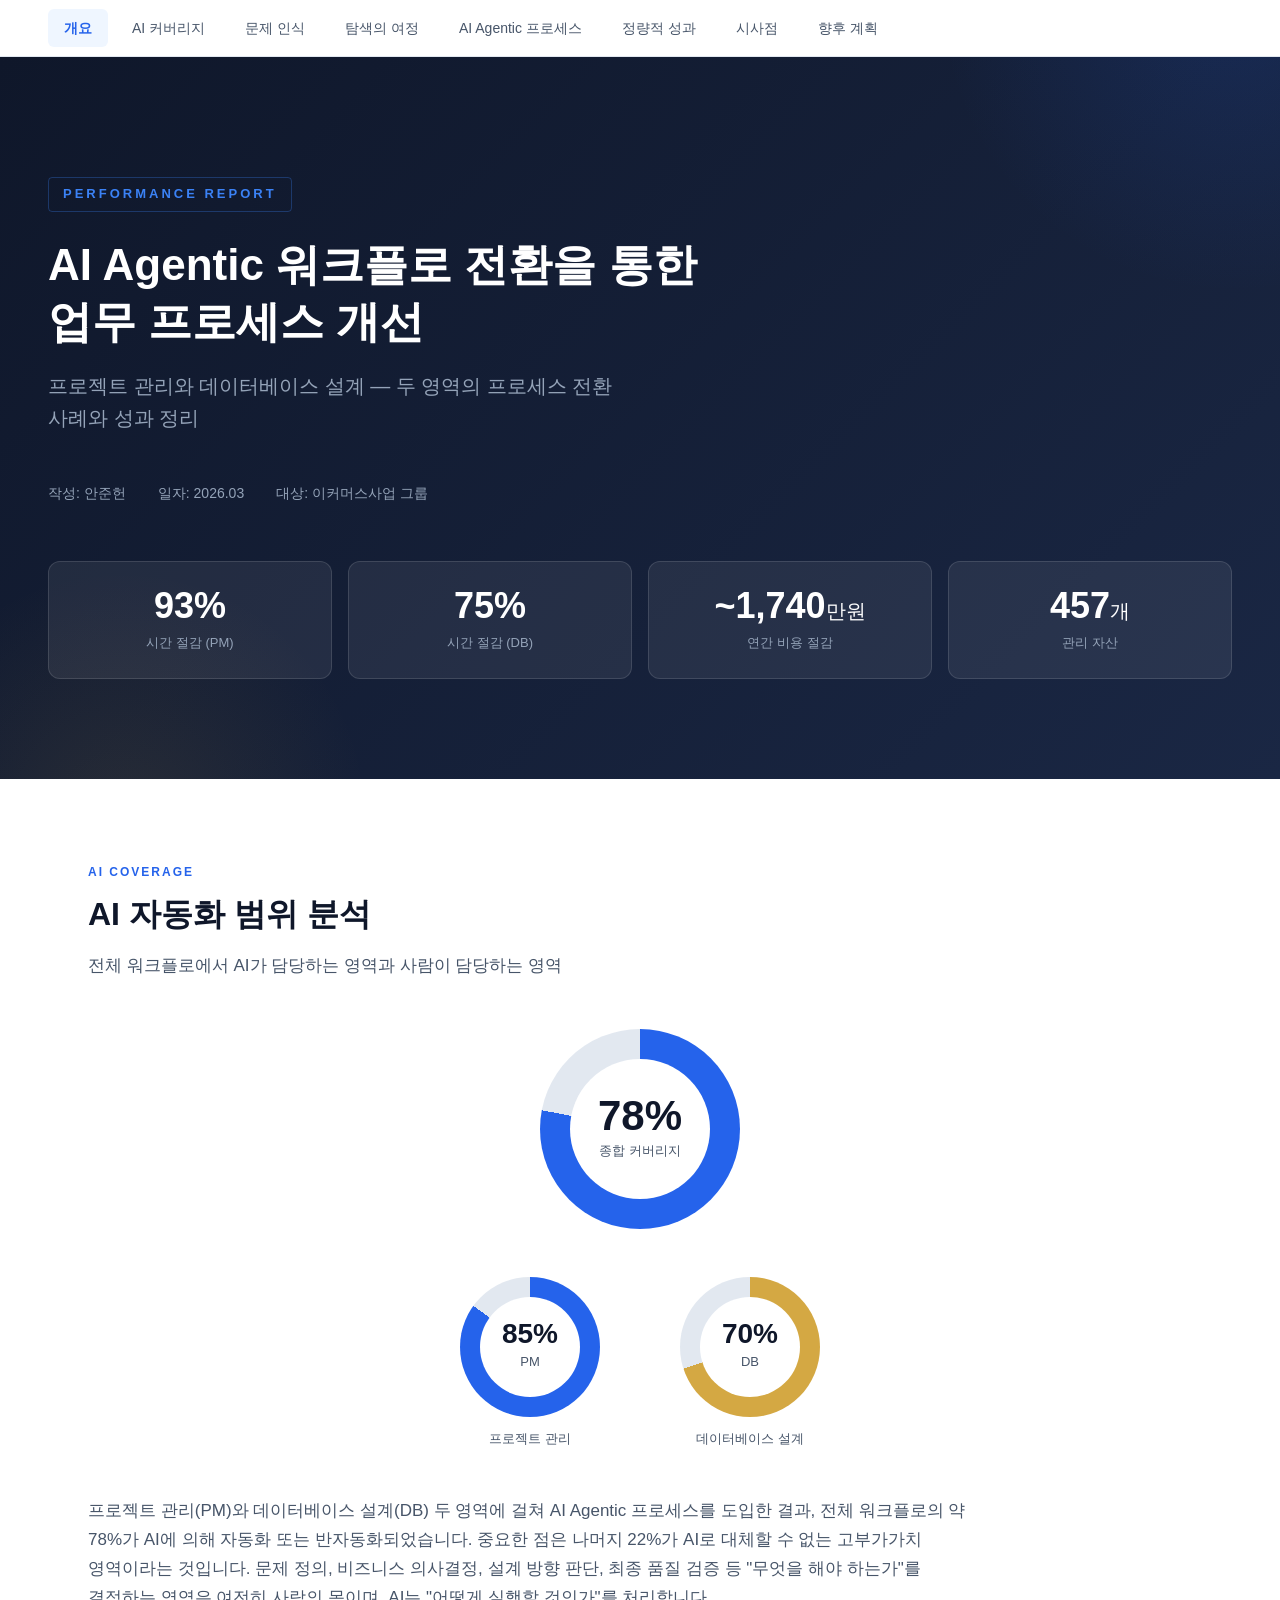
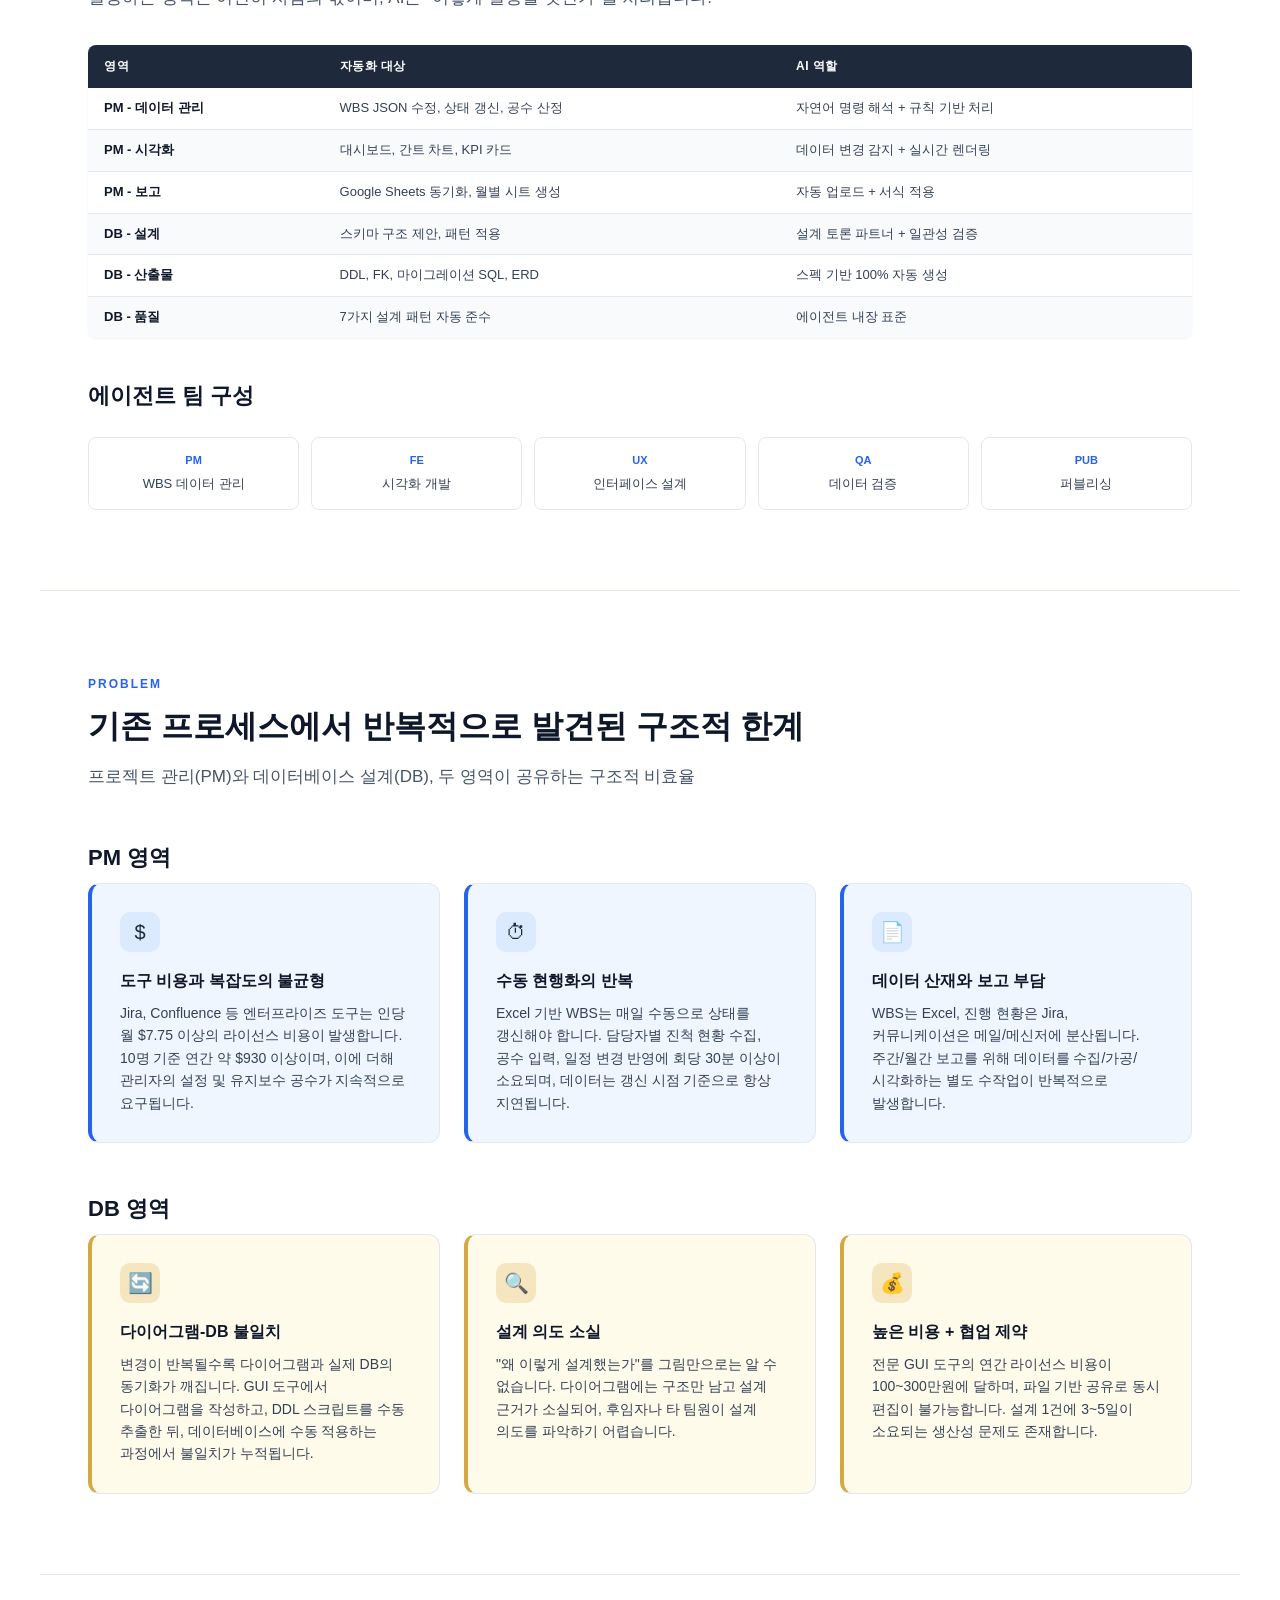
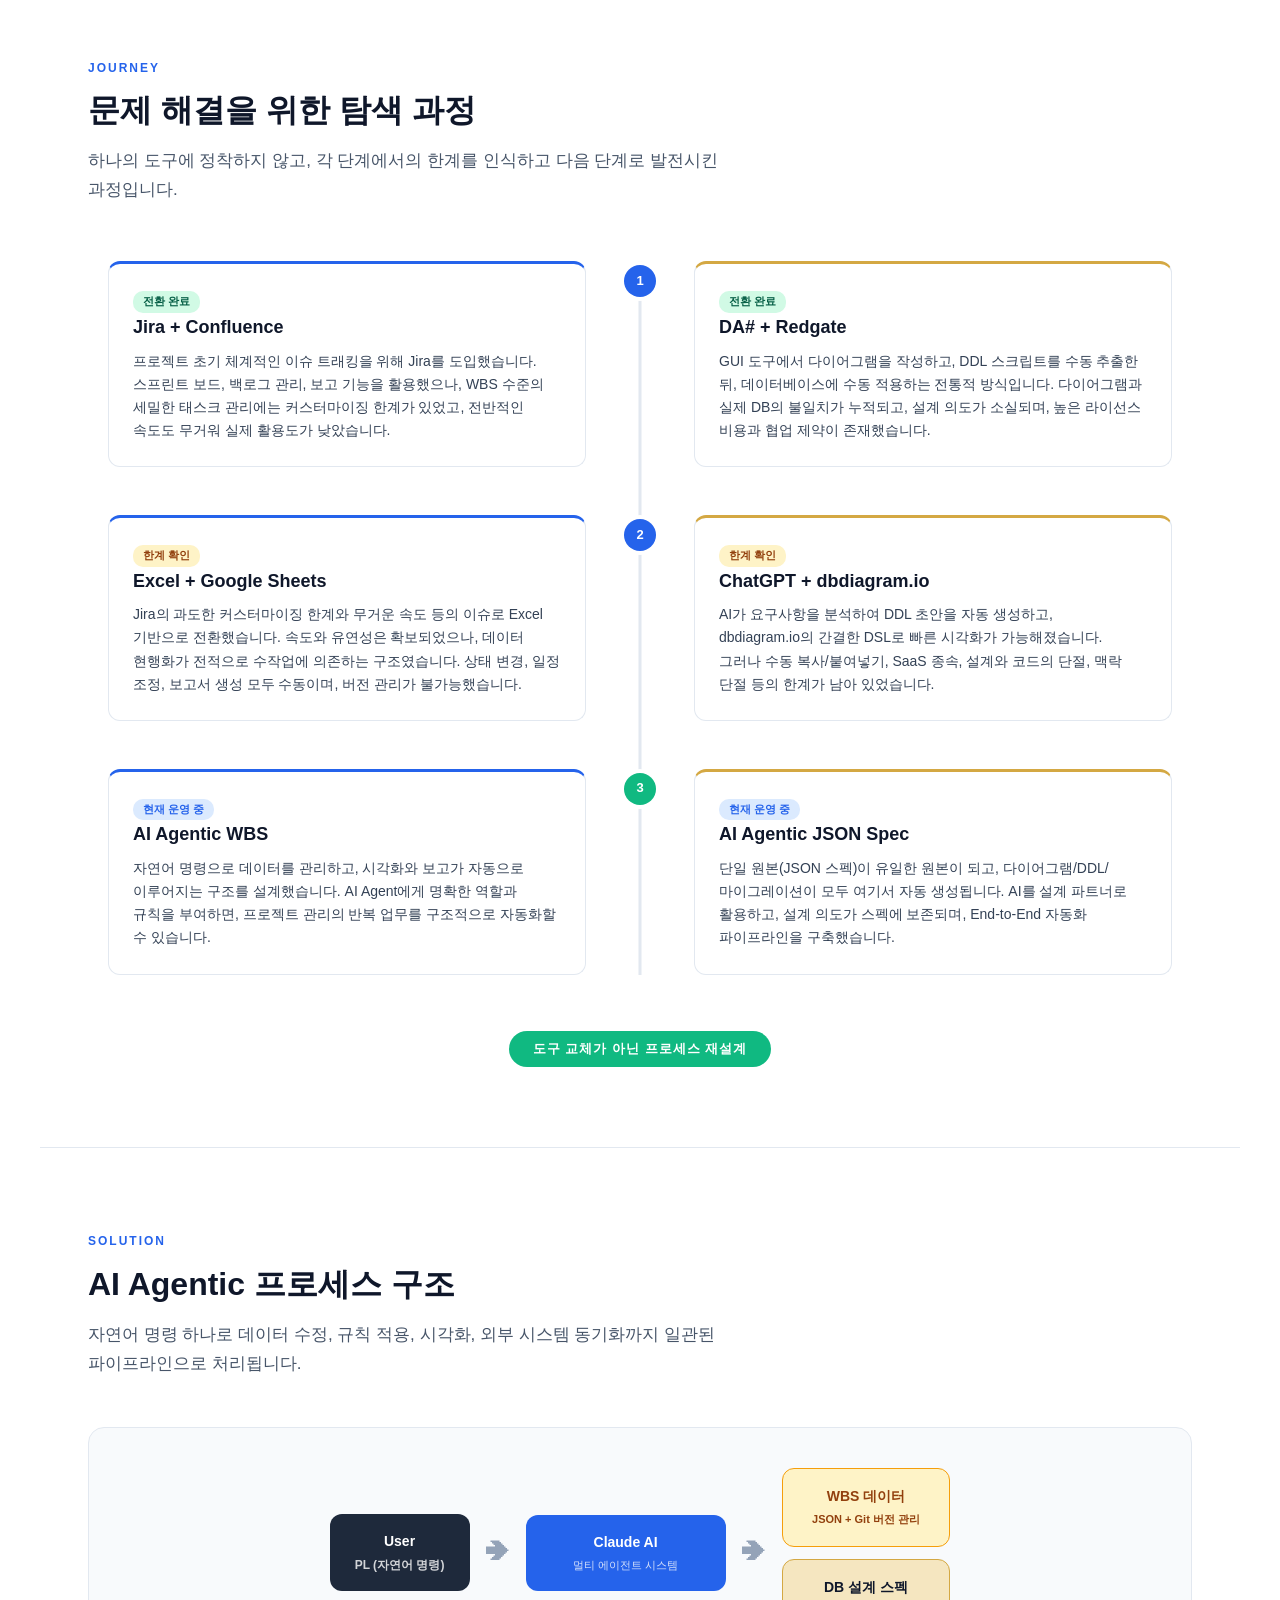
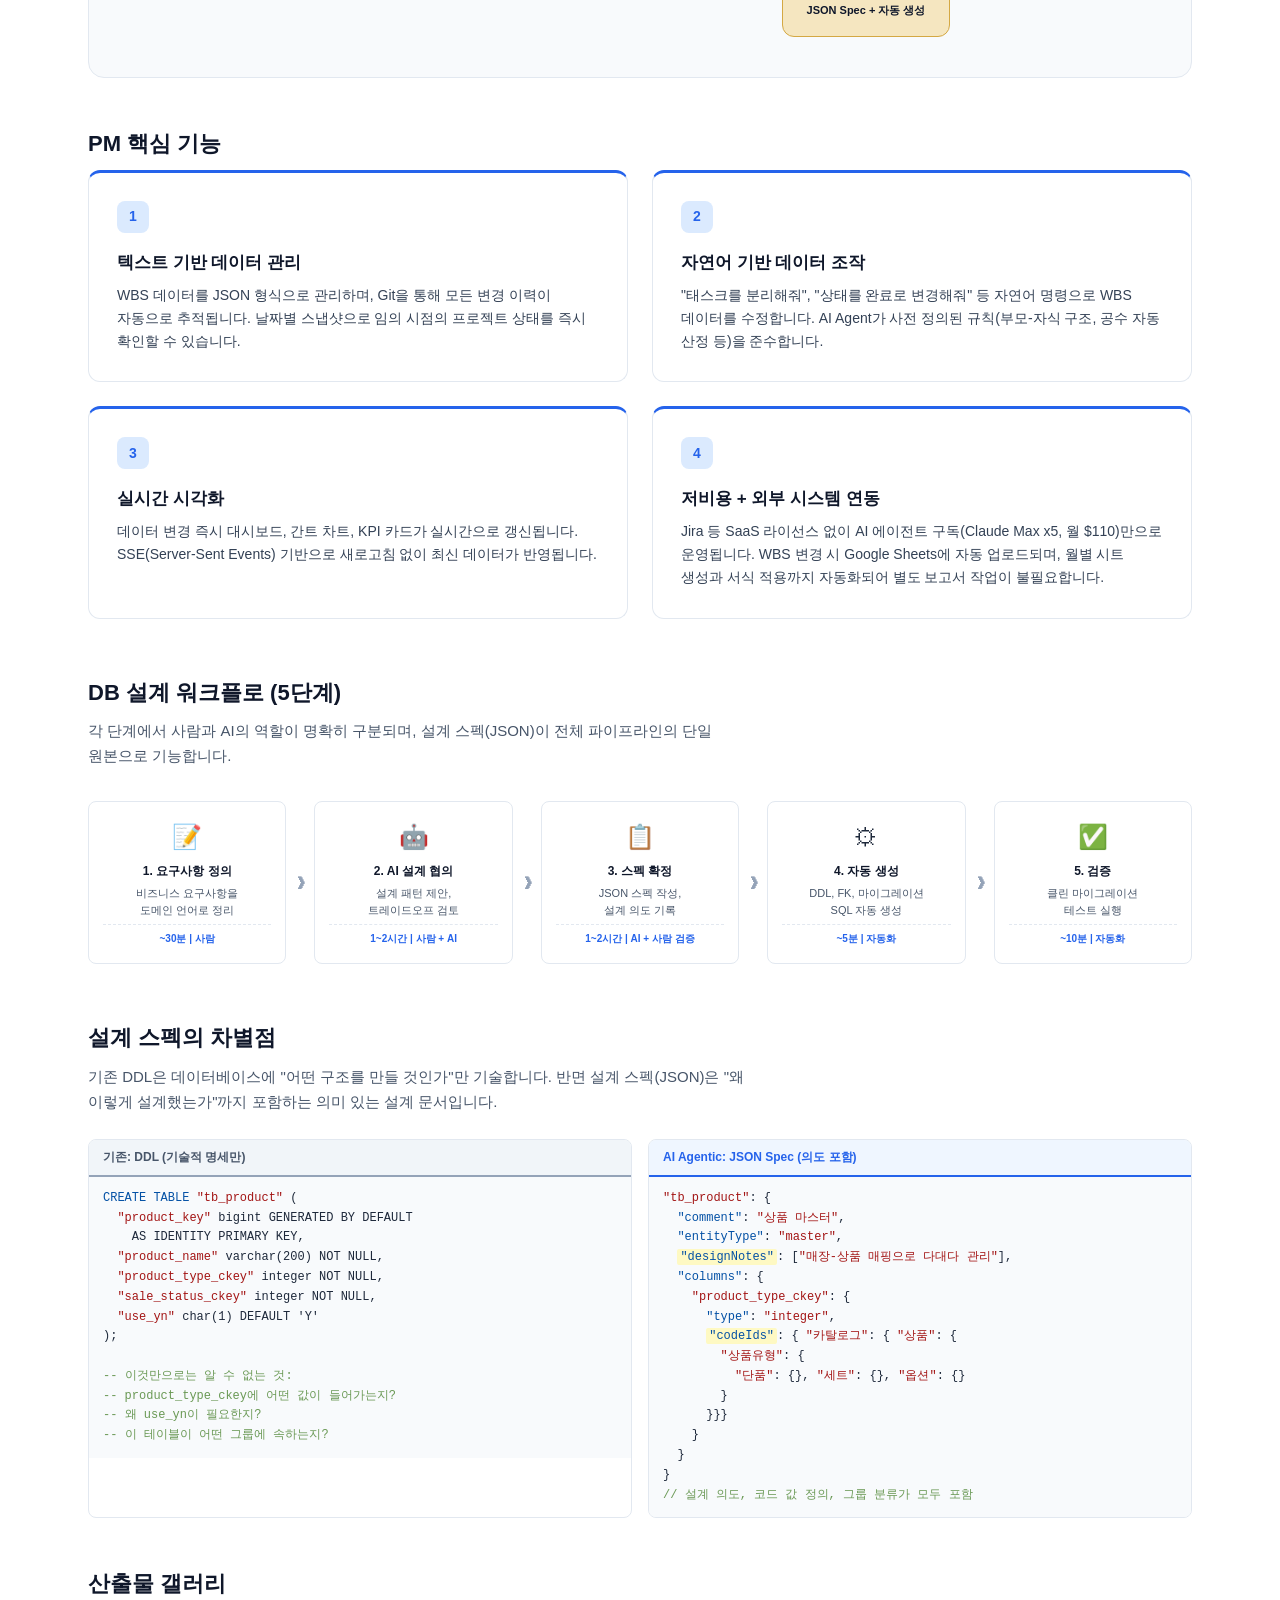
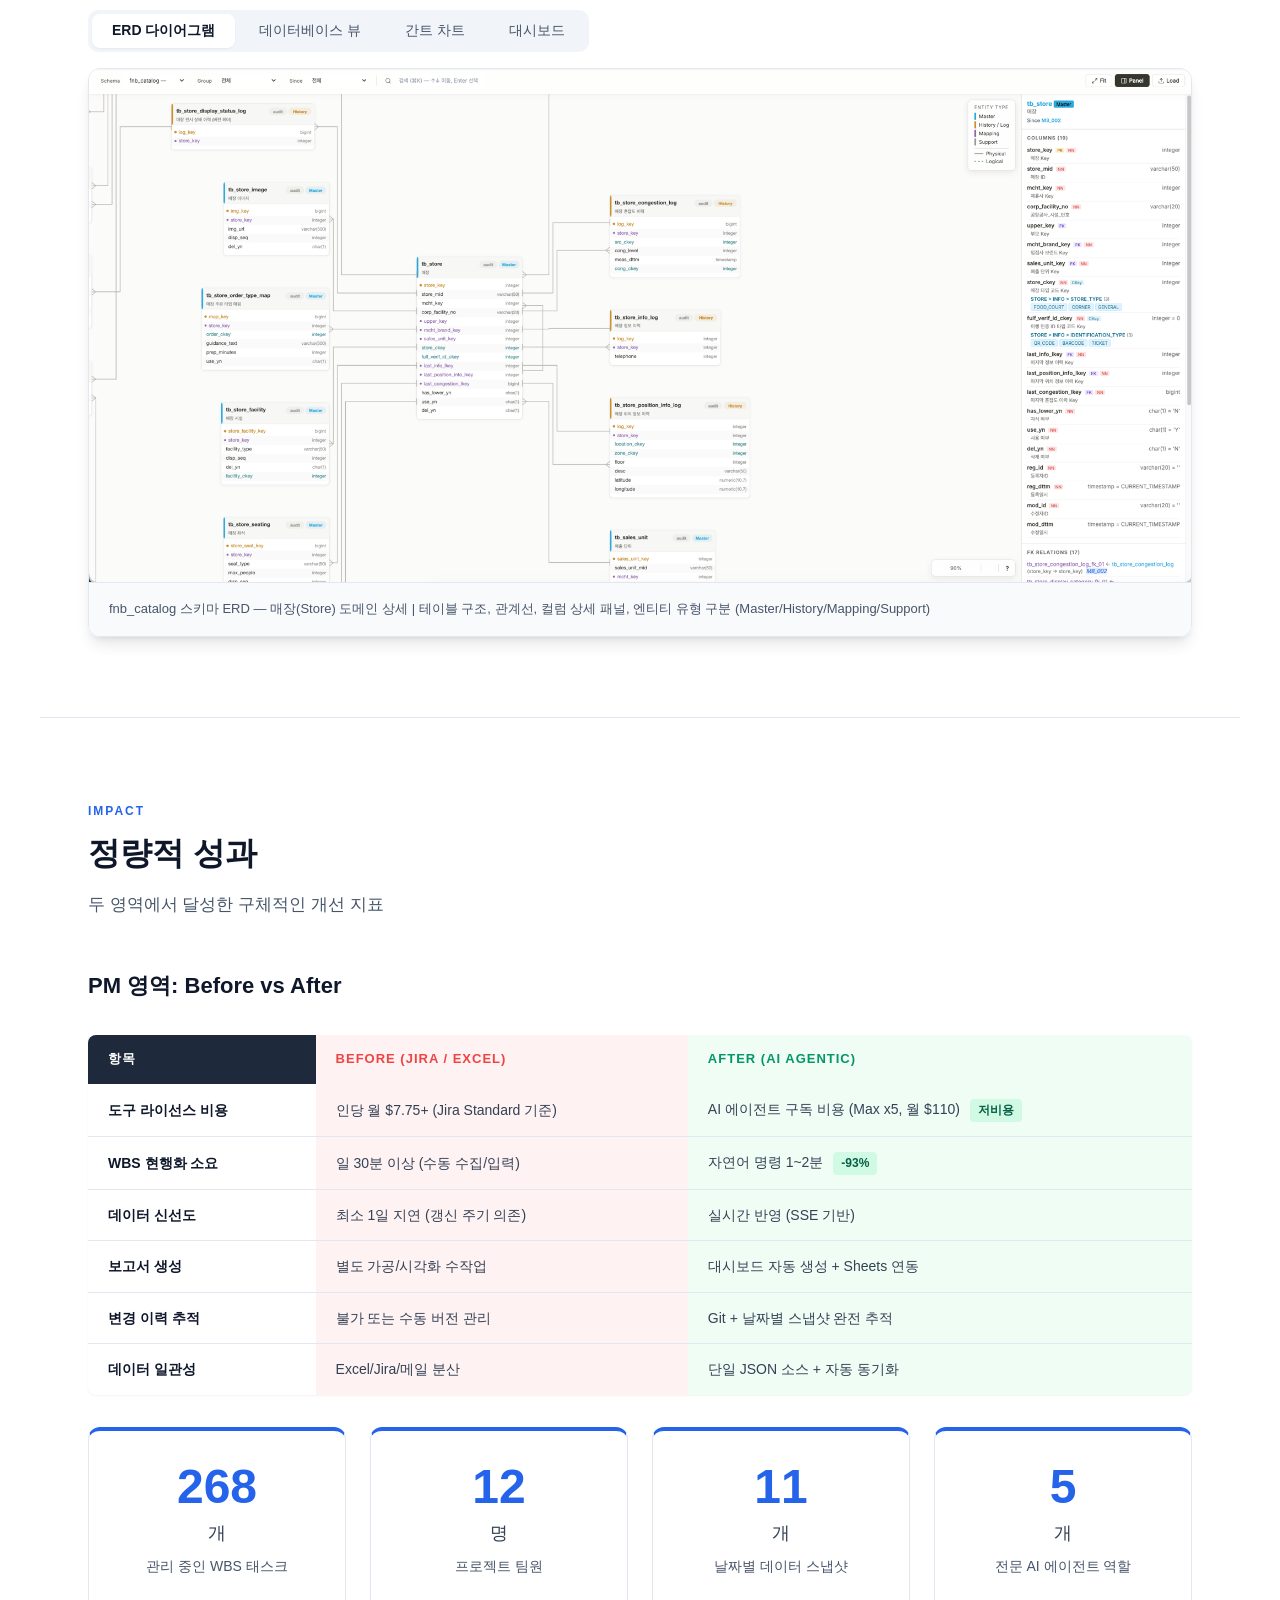
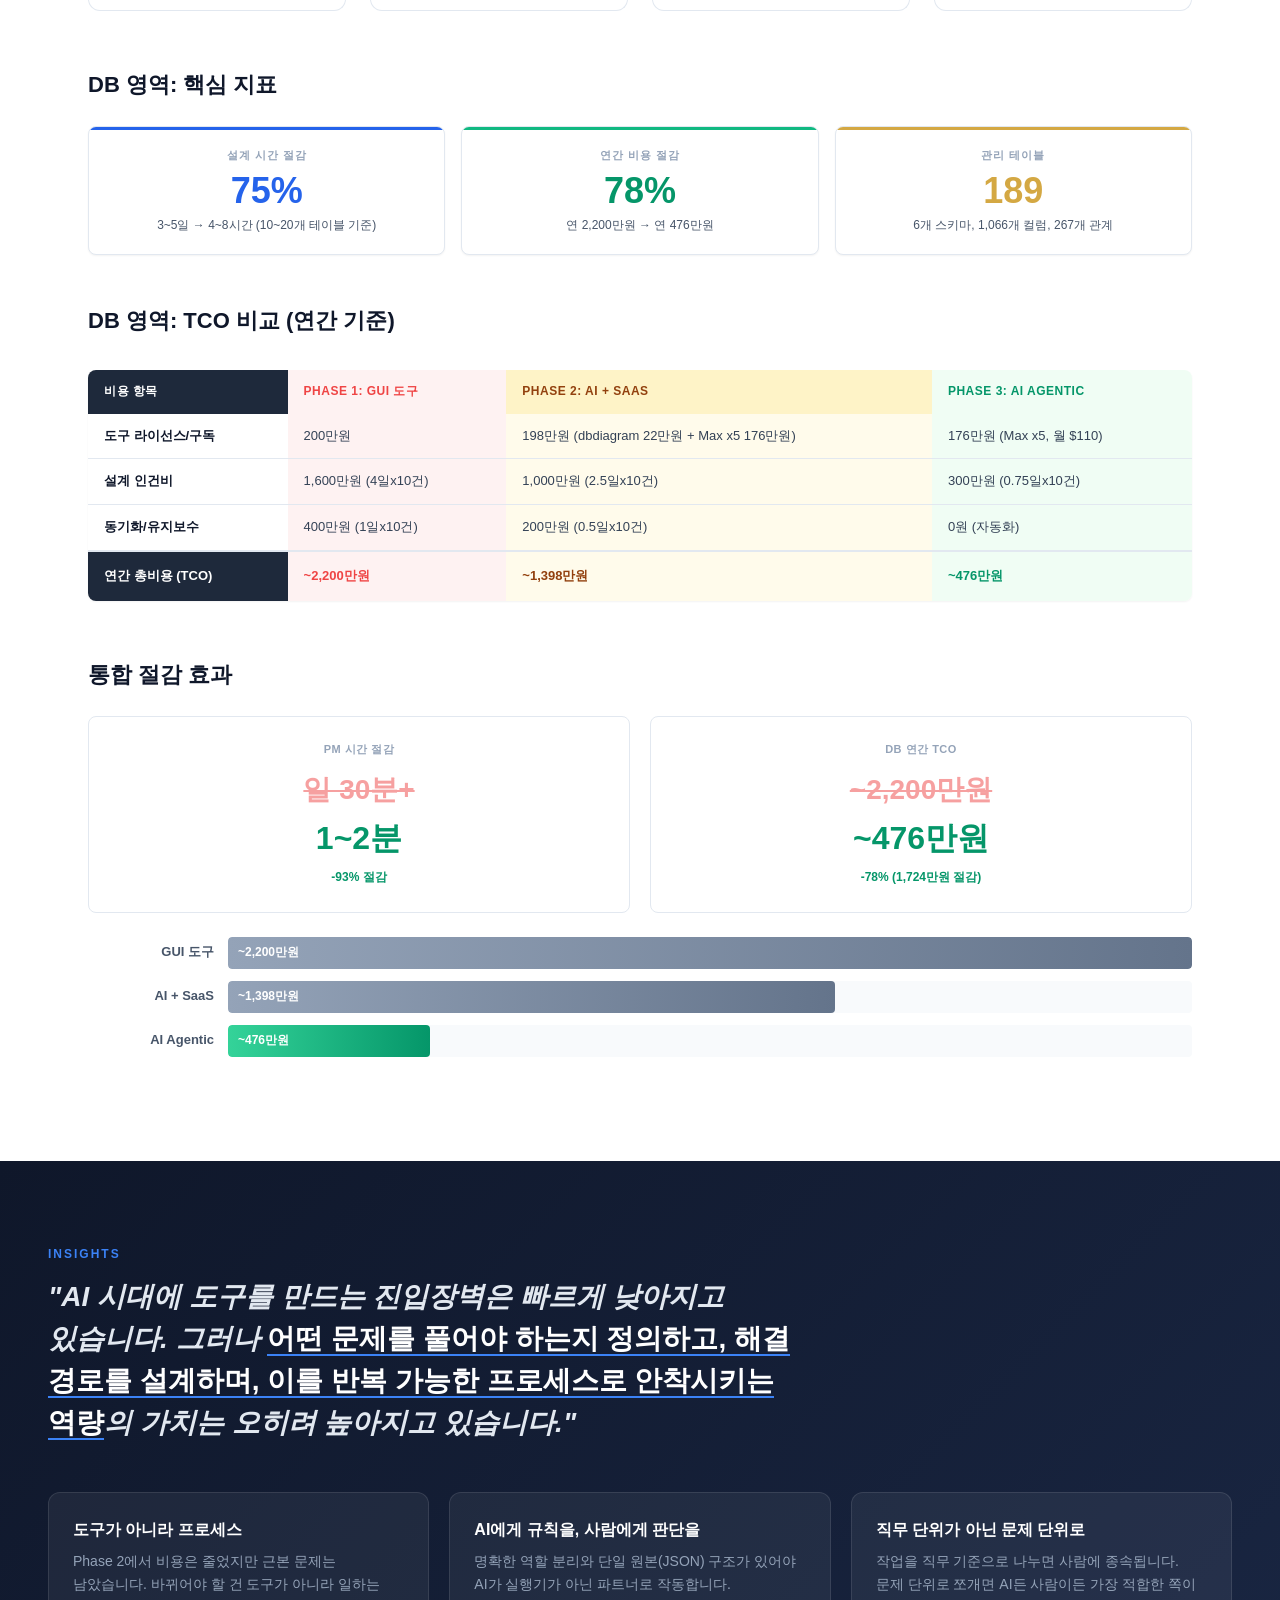
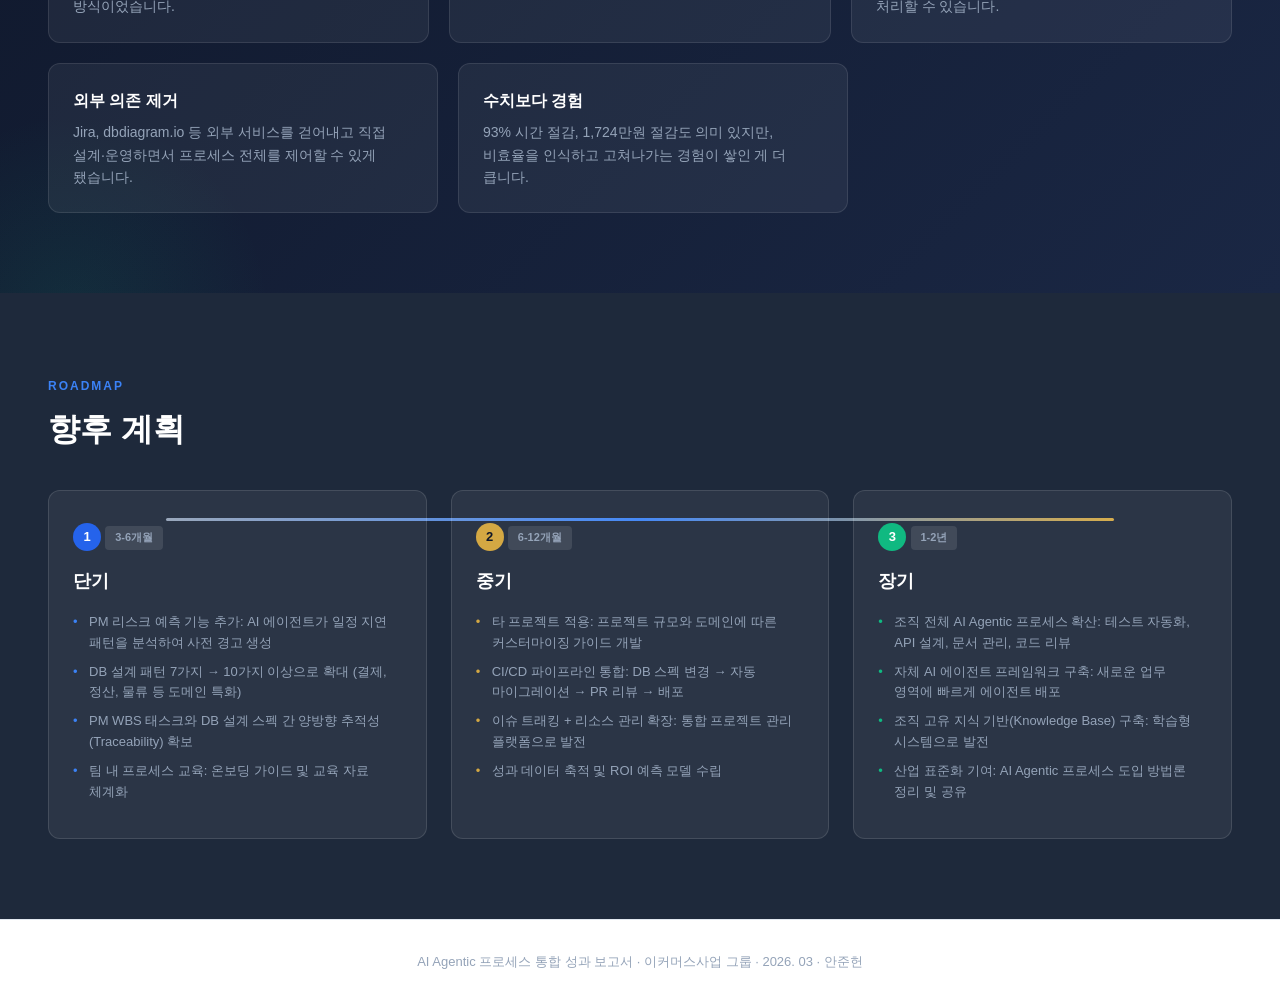
==== docs/index.html @ 4dbf7c89 "update: trim insights section, add problem-unit decomposition point Co-Authored-By: Claude Opus 4.6 " ====
<!DOCTYPE html>
<html lang="ko">
<head>
<meta charset="UTF-8">
<meta name="viewport" content="width=device-width, initial-scale=1.0">
<title>AI Agentic 워크플로 전환을 통한 업무 프로세스 개선</title>
<style>
/* ================================================================
   AI Agentic Workflow Report — Unified Design System
   Base: index.html (1200px, scroll-based navigation)
   Extended: ai-erd-process-report.html (gold accents, domain coding)

   Domain Color Coding:
     Blue (#2563EB) = PM (Project Management) domain
     Gold (#D4A843) = DB (Database Design) domain
   ================================================================ */

/* ===== 1. Reset & Custom Properties ===== */
*, *::before, *::after {
  margin: 0;
  padding: 0;
  box-sizing: border-box;
}

:root {
  /* --- Navy palette (primary neutrals) --- */
  --navy-900: #0F172A;
  --navy-800: #1E293B;
  --navy-700: #334155;
  --navy-600: #475569;
  --navy-400: #94A3B8;
  --navy-200: #E2E8F0;
  --navy-100: #F1F5F9;
  --navy-50:  #F8FAFC;

  /* --- Blue palette (PM domain accent) --- */
  --blue-600: #2563EB;
  --blue-500: #3B82F6;
  --blue-100: #DBEAFE;
  --blue-50:  #EFF6FF;

  /* --- Gold palette (DB domain accent) --- */
  --gold:       #D4A843;
  --gold-light: #F5E6C0;
  --gold-dark:  #B8941F;
  --gold-50:    #FFFBEB;

  /* --- Semantic colors --- */
  --green-600: #059669;
  --green-500: #10B981;
  --green-100: #D1FAE5;
  --red-500:   #EF4444;
  --red-100:   #FEE2E2;
  --red-50:    #FEF2F2;
  --amber-500: #F59E0B;
  --amber-100: #FEF3C7;

  /* --- Surfaces & Shadows --- */
  --white:     #FFFFFF;
  --row-alt:   #F8FAFC;
  --border:    #E2E8F0;
  --shadow-sm: 0 1px 2px rgba(0,0,0,0.05);
  --shadow-md: 0 4px 6px -1px rgba(0,0,0,0.1), 0 2px 4px -2px rgba(0,0,0,0.1);
  --shadow-lg: 0 10px 15px -3px rgba(0,0,0,0.1), 0 4px 6px -4px rgba(0,0,0,0.1);
  --radius:    8px;

  /* --- Typography --- */
  --font-sans: -apple-system, BlinkMacSystemFont, "Segoe UI",
               "Apple SD Gothic Neo", "Noto Sans KR", "Pretendard", sans-serif;
  --font-mono: "SF Mono", "Fira Code", "Consolas", monospace;
}

html { scroll-behavior: smooth; }

body {
  font-family: var(--font-sans);
  font-size: 15px;
  color: var(--navy-800);
  line-height: 1.6;
  background: var(--white);
  -webkit-font-smoothing: antialiased;
  word-break: keep-all;
}


/* ===== 2. Scroll Progress Bar ===== */
.scroll-progress {
  position: fixed;
  top: 0;
  left: 0;
  height: 3px;
  background: linear-gradient(90deg, var(--blue-600) 0%, var(--gold) 100%);
  z-index: 200;
  width: 0%;
  transition: width 0.1s linear;
}


/* ===== 3. Sticky Navigation ===== */
.nav {
  position: sticky;
  top: 0;
  z-index: 100;
  background: rgba(255,255,255,0.92);
  backdrop-filter: blur(12px);
  -webkit-backdrop-filter: blur(12px);
  border-bottom: 1px solid var(--navy-200);
  padding: 0 48px;
}
.nav-inner {
  max-width: 1200px;
  margin: 0 auto;
  display: flex;
  align-items: center;
  gap: 8px;
  height: 56px;
  overflow-x: auto;
}
.nav-link {
  display: inline-flex;
  align-items: center;
  padding: 8px 16px;
  font-size: 14px;
  font-weight: 500;
  color: var(--navy-600);
  text-decoration: none;
  border-radius: 6px;
  white-space: nowrap;
  transition: color 0.2s, background 0.2s;
}
.nav-link:hover {
  color: var(--navy-900);
  background: var(--navy-100);
}
.nav-link.active {
  color: var(--blue-600);
  background: var(--blue-50);
  font-weight: 600;
}


/* ===== 4. Section Base & Typography ===== */
.section {
  max-width: 1200px;
  margin: 0 auto;
  padding: 80px 48px;
}
.section-label {
  display: inline-block;
  font-size: 12px;
  font-weight: 700;
  letter-spacing: 2px;
  text-transform: uppercase;
  color: var(--blue-600);
  margin-bottom: 12px;
}
.section-label.gold { color: var(--gold); }

.section-title {
  font-size: 32px;
  font-weight: 700;
  color: var(--navy-900);
  line-height: 1.3;
  margin-bottom: 16px;
}
.section-desc {
  font-size: 17px;
  color: var(--navy-600);
  max-width: 680px;
  line-height: 1.7;
}
.divider {
  border: none;
  border-top: 1px solid var(--navy-200);
  margin: 0 48px;
  max-width: 1200px;
  margin-left: auto;
  margin-right: auto;
}

/* Grid utilities */
.grid-2 { display: grid; grid-template-columns: 1fr 1fr; gap: 24px; }
.grid-3 { display: grid; grid-template-columns: repeat(3, 1fr); gap: 24px; }
.grid-4 { display: grid; grid-template-columns: repeat(4, 1fr); gap: 24px; }


/* ===== 5. Cover / Hero (Section 1) ===== */
.cover {
  background: linear-gradient(135deg, var(--navy-900) 0%, #1a2744 100%);
  color: var(--white);
  padding: 120px 48px 100px;
  position: relative;
  overflow: hidden;
}
.cover::before {
  content: '';
  position: absolute;
  top: -50%;
  right: -20%;
  width: 600px;
  height: 600px;
  background: radial-gradient(circle, rgba(37,99,235,0.15) 0%, transparent 70%);
  border-radius: 50%;
}
.cover::after {
  content: '';
  position: absolute;
  bottom: -40%;
  left: -10%;
  width: 500px;
  height: 500px;
  background: radial-gradient(circle, rgba(212,168,67,0.1) 0%, transparent 70%);
  border-radius: 50%;
}
.cover-inner {
  max-width: 1200px;
  margin: 0 auto;
  position: relative;
  z-index: 1;
}
.cover-label {
  display: inline-block;
  font-size: 13px;
  font-weight: 600;
  letter-spacing: 3px;
  text-transform: uppercase;
  color: var(--blue-500);
  margin-bottom: 24px;
  padding: 6px 14px;
  border: 1px solid rgba(59,130,246,0.3);
  border-radius: 4px;
}
.cover-title {
  font-size: 44px;
  font-weight: 700;
  line-height: 1.3;
  margin-bottom: 20px;
  max-width: 800px;
}
.cover-subtitle {
  font-size: 20px;
  color: var(--navy-400);
  margin-bottom: 48px;
  max-width: 600px;
  line-height: 1.6;
}
.cover-meta {
  display: flex;
  gap: 32px;
  font-size: 14px;
  color: var(--navy-400);
}
.cover-meta span {
  display: flex;
  align-items: center;
  gap: 6px;
}

/* Hero KPI strip */
.hero-kpi-strip {
  display: grid;
  grid-template-columns: repeat(4, 1fr);
  gap: 16px;
  margin-top: 56px;
}
.hero-kpi {
  background: rgba(255,255,255,0.07);
  border: 1px solid rgba(255,255,255,0.12);
  border-radius: 12px;
  padding: 24px 20px;
  text-align: center;
}
.hero-kpi-value {
  font-size: 36px;
  font-weight: 800;
  line-height: 1.1;
  color: var(--white);
}
.hero-kpi-label {
  font-size: 13px;
  color: var(--navy-400);
  margin-top: 8px;
}


/* ===== 6. AI Coverage Dashboard (Section 2) ===== */

/* CSS-only donut chart */
.donut-wrap {
  display: flex;
  align-items: center;
  justify-content: center;
  gap: 48px;
  margin: 48px 0;
}
.donut {
  position: relative;
  width: 200px;
  height: 200px;
  border-radius: 50%;
  background: conic-gradient(
    var(--blue-600) 0% calc(var(--pct, 0) * 1%),
    var(--navy-200) calc(var(--pct, 0) * 1%) 100%
  );
  display: flex;
  align-items: center;
  justify-content: center;
}
.donut::before {
  content: '';
  position: absolute;
  width: 140px;
  height: 140px;
  background: var(--white);
  border-radius: 50%;
}
.donut-center {
  position: relative;
  z-index: 1;
  text-align: center;
}
.donut-number {
  font-size: 42px;
  font-weight: 800;
  color: var(--navy-900);
  line-height: 1;
}
.donut-sub {
  font-size: 13px;
  color: var(--navy-600);
  margin-top: 4px;
}

.donut.sm {
  width: 140px;
  height: 140px;
}
.donut.sm::before {
  width: 100px;
  height: 100px;
}
.donut.sm .donut-number {
  font-size: 28px;
}
.donut.gold {
  background: conic-gradient(
    var(--gold) 0% calc(var(--pct, 0) * 1%),
    var(--navy-200) calc(var(--pct, 0) * 1%) 100%
  );
}

/* Domain KPI cards (2-column) */
.domain-kpi-grid {
  display: grid;
  grid-template-columns: 1fr 1fr;
  gap: 20px;
  margin: 32px 0;
}
.domain-kpi-card {
  background: var(--white);
  border: 1px solid var(--navy-200);
  border-radius: 12px;
  padding: 24px;
  position: relative;
  overflow: hidden;
}
.domain-kpi-card::before {
  content: '';
  position: absolute;
  top: 0; left: 0; right: 0;
  height: 4px;
}
.domain-kpi-card.pm::before  { background: var(--blue-600); }
.domain-kpi-card.db::before  { background: var(--gold); }

.domain-kpi-card .kpi-value {
  font-size: 36px;
  font-weight: 800;
  line-height: 1.1;
}
.domain-kpi-card.pm .kpi-value { color: var(--blue-600); }
.domain-kpi-card.db .kpi-value { color: var(--gold); }
.domain-kpi-card .kpi-label {
  font-size: 11px;
  font-weight: 600;
  text-transform: uppercase;
  letter-spacing: 1px;
  color: var(--navy-400);
  margin-bottom: 6px;
}
.domain-kpi-card .kpi-desc {
  font-size: 13px;
  color: var(--navy-600);
  margin-top: 8px;
  line-height: 1.5;
}

/* Agent team grid */
.agent-grid {
  display: grid;
  grid-template-columns: repeat(5, 1fr);
  gap: 12px;
  margin-top: 24px;
}
.agent-badge {
  text-align: center;
  padding: 14px 8px;
  background: var(--white);
  border: 1px solid var(--navy-200);
  border-radius: 8px;
  font-size: 13px;
  font-weight: 500;
  color: var(--navy-700);
  transition: box-shadow 0.2s, transform 0.2s;
}
.agent-badge:hover {
  box-shadow: var(--shadow-md);
  transform: translateY(-2px);
}
.agent-badge .agent-icon {
  display: block;
  font-size: 11px;
  font-weight: 600;
  margin-bottom: 4px;
}
.agent-badge.pm .agent-icon { color: var(--blue-600); }
.agent-badge.db .agent-icon { color: var(--gold); }


/* ===== 7. Problem Section (Section 3) ===== */

/* Base card */
.card {
  background: var(--white);
  border: 1px solid var(--navy-200);
  border-radius: 12px;
  padding: 28px;
  transition: box-shadow 0.2s, transform 0.2s;
}
.card:hover {
  box-shadow: var(--shadow-md);
  transform: translateY(-2px);
}

/* Pain cards with domain color left border */
.pain-card {
  border-left: 4px solid var(--red-500);
  background: var(--red-50);
}
.pain-card.pm {
  border-left-color: var(--blue-600);
  background: var(--blue-50);
}
.pain-card.db {
  border-left-color: var(--gold);
  background: var(--gold-50);
}
.pain-icon {
  width: 40px;
  height: 40px;
  border-radius: 10px;
  display: flex;
  align-items: center;
  justify-content: center;
  font-size: 20px;
  margin-bottom: 16px;
}
.pain-card .pain-icon          { background: var(--red-100); }
.pain-card.pm .pain-icon       { background: var(--blue-100); }
.pain-card.db .pain-icon       { background: var(--gold-light); }

.pain-card h3 {
  font-size: 16px;
  font-weight: 700;
  color: var(--navy-900);
  margin-bottom: 8px;
}
.pain-card p {
  font-size: 14px;
  color: var(--navy-700);
  line-height: 1.6;
}


/* ===== 8. Journey / Dual-Track Timeline (Section 4) ===== */
.dual-timeline {
  position: relative;
  margin: 56px 0;
  padding: 0 20px;
}
/* Central vertical line */
.dual-timeline::before {
  content: '';
  position: absolute;
  left: 50%;
  top: 0;
  bottom: 0;
  width: 3px;
  background: var(--navy-200);
  transform: translateX(-50%);
}

.timeline-phase {
  position: relative;
  display: grid;
  grid-template-columns: 1fr 60px 1fr;
  gap: 0;
  margin-bottom: 48px;
}
.timeline-phase:last-child { margin-bottom: 0; }

/* Left track (PM / blue) */
.tl-left {
  text-align: right;
  padding-right: 24px;
}
/* Right track (DB / gold) */
.tl-right {
  text-align: left;
  padding-left: 24px;
}

/* Center marker */
.tl-marker {
  display: flex;
  align-items: flex-start;
  justify-content: center;
  padding-top: 4px;
}
.tl-dot {
  width: 32px;
  height: 32px;
  border-radius: 50%;
  display: flex;
  align-items: center;
  justify-content: center;
  font-size: 13px;
  font-weight: 700;
  color: var(--white);
  z-index: 2;
  box-shadow: 0 0 0 4px var(--white);
}
.tl-dot.pm  { background: var(--blue-600); }
.tl-dot.db  { background: var(--gold); color: var(--navy-900); }
.tl-dot.merge { background: var(--green-500); }

/* Phase cards */
.phase-card {
  background: var(--white);
  border: 1px solid var(--navy-200);
  border-radius: 12px;
  padding: 24px;
  text-align: left;
}
.phase-card.pm  { border-top: 3px solid var(--blue-600); }
.phase-card.db  { border-top: 3px solid var(--gold); }

.phase-card h3 {
  font-size: 18px;
  font-weight: 700;
  color: var(--navy-900);
  margin-bottom: 8px;
}
.phase-card p {
  font-size: 14px;
  color: var(--navy-700);
  line-height: 1.65;
}

/* Status badges */
.badge {
  display: inline-block;
  padding: 2px 10px;
  border-radius: 10px;
  font-size: 11px;
  font-weight: 600;
  white-space: nowrap;
}
.badge-done    { background: var(--green-100); color: #065F46; }
.badge-limited { background: var(--amber-100); color: #92400E; }
.badge-current { background: var(--blue-100); color: var(--blue-600); }
.badge-pm      { background: var(--blue-50); color: var(--blue-600); }
.badge-db      { background: var(--gold-50); color: var(--gold-dark); }

/* Convergence point */
.convergence {
  text-align: center;
  margin-top: 24px;
  position: relative;
  z-index: 2;
}
.convergence-label {
  display: inline-block;
  padding: 8px 24px;
  background: var(--green-500);
  color: var(--white);
  border-radius: 20px;
  font-size: 13px;
  font-weight: 700;
  letter-spacing: 1px;
}


/* ===== 9. Solution Section (Section 5) ===== */

/* Architecture flow diagram */
.arch-diagram {
  margin: 48px 0;
  padding: 40px;
  background: var(--navy-50);
  border-radius: 16px;
  border: 1px solid var(--navy-200);
}
.arch-flow {
  display: flex;
  align-items: center;
  justify-content: center;
  gap: 16px;
  flex-wrap: wrap;
}
.arch-node {
  padding: 16px 24px;
  border-radius: 12px;
  text-align: center;
  font-size: 14px;
  font-weight: 600;
  min-width: 140px;
}
.arch-node.user   { background: var(--navy-800); color: var(--white); }
.arch-node.ai     { background: var(--blue-600); color: var(--white); min-width: 200px; }
.arch-node.ai small { display: block; font-size: 11px; font-weight: 400; opacity: 0.8; margin-top: 4px; }
.arch-node.data   { background: var(--green-100); color: #065F46; border: 1px solid var(--green-500); }
.arch-node.output { background: var(--amber-100); color: #92400E; border: 1px solid var(--amber-500); }
.arch-node.db-out { background: var(--gold-light); color: var(--navy-900); border: 1px solid var(--gold); }
.arch-arrow { font-size: 24px; color: var(--navy-400); }

/* Agent role cards */
.role-grid {
  display: grid;
  grid-template-columns: repeat(3, 1fr);
  gap: 20px;
  margin-top: 32px;
}
.role-card {
  background: var(--white);
  border: 1px solid var(--navy-200);
  border-radius: 12px;
  padding: 24px;
  transition: box-shadow 0.2s;
}
.role-card:hover { box-shadow: var(--shadow-md); }
.role-card h4 {
  font-size: 15px;
  font-weight: 700;
  color: var(--navy-900);
  margin-bottom: 6px;
}
.role-card p {
  font-size: 13px;
  color: var(--navy-600);
  line-height: 1.6;
}

/* Feature cards (numbered, blue top border) */
.feature-card {
  border-top: 3px solid var(--blue-600);
}
.feature-card.db-feature { border-top-color: var(--gold); }
.feature-num {
  display: inline-flex;
  align-items: center;
  justify-content: center;
  width: 32px;
  height: 32px;
  background: var(--blue-100);
  color: var(--blue-600);
  border-radius: 8px;
  font-size: 14px;
  font-weight: 700;
  margin-bottom: 16px;
}
.feature-card.db-feature .feature-num {
  background: var(--gold-light);
  color: var(--gold-dark);
}
.feature-card h3 {
  font-size: 17px;
  font-weight: 700;
  color: var(--navy-900);
  margin-bottom: 8px;
}
.feature-card p {
  font-size: 14px;
  color: var(--navy-700);
  line-height: 1.65;
}

/* Process flow (5 steps with arrows) */
.process-flow {
  display: flex;
  gap: 0;
  margin: 32px 0;
  align-items: stretch;
}
.flow-step {
  flex: 1;
  background: var(--white);
  border: 1px solid var(--navy-200);
  padding: 16px 14px;
  text-align: center;
  position: relative;
  border-radius: var(--radius);
}
.flow-step:not(:last-child) { margin-right: 28px; }
.flow-step:not(:last-child)::after {
  content: "\276F";
  position: absolute;
  right: -20px;
  top: 50%;
  transform: translateY(-50%);
  font-size: 16px;
  color: var(--navy-400);
  font-weight: 700;
}
.flow-icon  { font-size: 24px; margin-bottom: 6px; }
.flow-title { font-size: 12px; font-weight: 700; color: var(--navy-900); margin-bottom: 4px; }
.flow-desc  { font-size: 11px; color: var(--navy-600); line-height: 1.5; }
.flow-time  {
  font-size: 10px;
  font-weight: 700;
  color: var(--blue-600);
  margin-top: 6px;
  padding-top: 6px;
  border-top: 1px dashed var(--navy-200);
}

/* Spec comparison (side-by-side code blocks) */
.spec-compare {
  display: grid;
  grid-template-columns: 1fr 1fr;
  gap: 16px;
  margin: 24px 0;
}
.spec-box {
  border: 1px solid var(--navy-200);
  border-radius: var(--radius);
  overflow: hidden;
}
.spec-box-header {
  padding: 8px 14px;
  font-size: 12px;
  font-weight: 700;
}
.spec-box.old .spec-box-header { background: var(--navy-100); color: var(--navy-600); border-bottom: 2px solid var(--navy-400); }
.spec-box.new .spec-box-header { background: var(--blue-50); color: var(--blue-600); border-bottom: 2px solid var(--blue-600); }
.spec-code {
  padding: 12px 14px;
  font-family: var(--font-mono);
  font-size: 12px;
  line-height: 1.65;
  color: var(--navy-800);
  background: var(--navy-50);
  white-space: pre-wrap;
  overflow-x: auto;
}
.spec-code .comment   { color: #6A9955; }
.spec-code .key       { color: #0451A5; }
.spec-code .str       { color: #A31515; }
.spec-code .highlight { background: #FEF9C3; padding: 1px 3px; border-radius: 2px; }

/* Screenshot gallery with tabs */
.gallery { margin-top: 48px; }
.gallery-tabs {
  display: flex;
  gap: 4px;
  margin-bottom: 16px;
  background: var(--navy-100);
  padding: 4px;
  border-radius: 10px;
  width: fit-content;
}
.gallery-tab {
  padding: 8px 20px;
  font-size: 14px;
  font-weight: 500;
  color: var(--navy-600);
  border: none;
  background: none;
  border-radius: 8px;
  cursor: pointer;
  transition: all 0.2s;
  font-family: inherit;
}
.gallery-tab:hover { color: var(--navy-900); }
.gallery-tab.active {
  background: var(--white);
  color: var(--navy-900);
  box-shadow: var(--shadow-sm);
  font-weight: 600;
}
.gallery-image {
  display: none;
  border-radius: 12px;
  border: 1px solid var(--navy-200);
  box-shadow: var(--shadow-lg);
  overflow: hidden;
}
.gallery-image.active { display: block; }
.gallery-image img { width: 100%; height: auto; display: block; }
.gallery-caption {
  padding: 16px 20px;
  background: var(--navy-50);
  font-size: 13px;
  color: var(--navy-600);
  border-top: 1px solid var(--navy-200);
}


/* ===== 10. Impact Section (Section 6) ===== */

/* Comparison table (striped, hover) */
.compare-table {
  width: 100%;
  border-collapse: collapse;
  margin-top: 32px;
  font-size: 14px;
  border-radius: var(--radius);
  overflow: hidden;
  box-shadow: var(--shadow-sm);
}
.compare-table thead th {
  padding: 14px 20px;
  text-align: left;
  font-weight: 700;
  font-size: 13px;
  text-transform: uppercase;
  letter-spacing: 1px;
}
.compare-table thead th:first-child { background: var(--navy-800); color: var(--white); }
.compare-table thead th:nth-child(2) { background: var(--red-50); color: var(--red-500); }
.compare-table thead th:nth-child(3) { background: #f0fdf4; color: var(--green-600); }
.compare-table tbody td {
  padding: 14px 20px;
  border-bottom: 1px solid var(--navy-200);
  color: var(--navy-700);
}
.compare-table tbody td:first-child { font-weight: 600; color: var(--navy-900); }
.compare-table tbody td:nth-child(2) { background: var(--red-50); }
.compare-table tbody td:nth-child(3) { background: #f0fdf4; }
.compare-table tbody tr:last-child td { border-bottom: none; }
.compare-table tbody tr:hover td { filter: brightness(0.97); }

.improve-badge {
  display: inline-block;
  padding: 2px 8px;
  background: var(--green-100);
  color: #065F46;
  border-radius: 4px;
  font-size: 12px;
  font-weight: 600;
  margin-left: 6px;
}

/* Counter animation cards */
.impact-card {
  text-align: center;
  border-top: 4px solid var(--green-500);
  padding: 32px 24px;
}
.impact-card.pm { border-top-color: var(--blue-600); }
.impact-card.db { border-top-color: var(--gold); }

.impact-number {
  font-size: 48px;
  font-weight: 700;
  color: var(--blue-600);
  line-height: 1;
  margin-bottom: 8px;
}
.impact-card.db .impact-number { color: var(--gold); }
.impact-unit {
  font-size: 18px;
  color: var(--navy-700);
  font-weight: 500;
}
.impact-label {
  font-size: 14px;
  color: var(--navy-600);
  margin-top: 8px;
}

/* KPI cards with colored top borders */
.kpi-row {
  display: grid;
  grid-template-columns: repeat(3, 1fr);
  gap: 16px;
  margin: 24px 0;
}
.kpi-card {
  background: var(--white);
  border: 1px solid var(--navy-200);
  border-radius: var(--radius);
  padding: 20px;
  text-align: center;
  box-shadow: var(--shadow-sm);
  position: relative;
  overflow: hidden;
}
.kpi-card::before {
  content: '';
  position: absolute;
  top: 0; left: 0; right: 0;
  height: 3px;
}
.kpi-card.pm::before  { background: var(--blue-600); }
.kpi-card.db::before  { background: var(--gold); }
.kpi-card.time::before { background: var(--blue-600); }
.kpi-card.cost::before { background: var(--green-500); }
.kpi-card.quality::before { background: var(--gold); }

.kpi-card .kpi-value {
  font-size: 36px;
  font-weight: 800;
  line-height: 1.1;
}
.kpi-card.pm .kpi-value, .kpi-card.time .kpi-value { color: var(--blue-600); }
.kpi-card.db .kpi-value, .kpi-card.quality .kpi-value { color: var(--gold); }
.kpi-card.cost .kpi-value { color: var(--green-600); }
.kpi-card .kpi-label {
  font-size: 11px;
  font-weight: 600;
  text-transform: uppercase;
  letter-spacing: 1px;
  color: var(--navy-400);
  margin-bottom: 6px;
}
.kpi-card .kpi-unit { font-size: 14px; font-weight: 600; }
.kpi-card .kpi-desc { font-size: 12px; color: var(--navy-600); margin-top: 6px; line-height: 1.5; }

/* Savings visualization */
.savings-visual {
  display: grid;
  grid-template-columns: 1fr 1fr;
  gap: 20px;
  margin: 24px 0;
}
.savings-card {
  border: 1px solid var(--navy-200);
  border-radius: var(--radius);
  padding: 24px;
  text-align: center;
}
.savings-card .sv-label {
  font-size: 11px;
  font-weight: 600;
  color: var(--navy-400);
  text-transform: uppercase;
  letter-spacing: 0.5px;
  margin-bottom: 10px;
}
.savings-card .sv-before {
  font-size: 28px;
  font-weight: 800;
  color: var(--red-500);
  text-decoration: line-through;
  text-decoration-thickness: 2px;
  opacity: 0.5;
}
.savings-card .sv-after {
  font-size: 32px;
  font-weight: 800;
  color: var(--green-600);
}
.savings-card .sv-delta {
  font-size: 12px;
  font-weight: 600;
  color: var(--green-600);
  margin-top: 4px;
}

/* CSS bar chart */
.bar-chart { margin: 24px 0; }
.bar-group {
  display: flex;
  align-items: center;
  margin-bottom: 12px;
}
.bar-label {
  width: 140px;
  font-size: 13px;
  font-weight: 600;
  color: var(--navy-600);
  text-align: right;
  padding-right: 14px;
  flex-shrink: 0;
}
.bar-track {
  flex: 1;
  height: 32px;
  background: var(--row-alt);
  border-radius: 4px;
  overflow: hidden;
  position: relative;
}
.bar-fill {
  height: 100%;
  border-radius: 4px;
  display: flex;
  align-items: center;
  padding-left: 10px;
  width: 0%;
  transition: width 1s ease;
}
.bar-fill span {
  font-size: 12px;
  font-weight: 700;
  color: var(--white);
  white-space: nowrap;
}
.bar-fill.pm     { background: linear-gradient(90deg, #60A5FA, var(--blue-600)); }
.bar-fill.db     { background: linear-gradient(90deg, var(--gold-light), var(--gold)); }
.bar-fill.before { background: linear-gradient(90deg, #94A3B8, #64748B); }
.bar-fill.after  { background: linear-gradient(90deg, #34D399, var(--green-600)); }


/* ===== 11. Insights Section (Section 7) ===== */
.insight-block {
  background: linear-gradient(135deg, var(--navy-900) 0%, #1a2744 100%);
  color: var(--white);
  padding: 80px 48px;
  position: relative;
  overflow: hidden;
}
.insight-block::before {
  content: '';
  position: absolute;
  bottom: -30%;
  left: -10%;
  width: 400px;
  height: 400px;
  background: radial-gradient(circle, rgba(16,185,129,0.1) 0%, transparent 70%);
  border-radius: 50%;
}
.insight-inner {
  max-width: 1200px;
  margin: 0 auto;
  position: relative;
  z-index: 1;
}
.insight-quote {
  font-size: 28px;
  font-weight: 600;
  line-height: 1.5;
  max-width: 800px;
  margin-bottom: 48px;
  color: var(--navy-200);
  font-style: italic;
}
.insight-quote em {
  color: var(--white);
  font-style: normal;
  border-bottom: 2px solid var(--blue-500);
}

/* Insight expansion cards */
.expansion-cards {
  display: grid;
  grid-template-columns: repeat(3, 1fr);
  gap: 20px;
}
.expansion-cards-row2 {
  display: grid;
  grid-template-columns: repeat(2, 1fr);
  gap: 20px;
  margin-top: 20px;
  max-width: 800px;
}
.expansion-card {
  padding: 24px;
  background: rgba(255,255,255,0.06);
  border: 1px solid rgba(255,255,255,0.1);
  border-radius: 12px;
}
.expansion-card h3 {
  font-size: 16px;
  font-weight: 600;
  color: var(--white);
  margin-bottom: 8px;
}
.expansion-card p {
  font-size: 14px;
  color: var(--navy-400);
  line-height: 1.6;
}


/* ===== 12. Future Plans / Roadmap (Section 8) ===== */
.roadmap-section {
  background: var(--navy-800);
  color: var(--white);
  padding: 80px 48px;
}
.roadmap-inner {
  max-width: 1200px;
  margin: 0 auto;
}
.roadmap-grid {
  display: grid;
  grid-template-columns: repeat(3, 1fr);
  gap: 24px;
  margin-top: 40px;
  position: relative;
}
/* Horizontal connector line behind phase cards */
.roadmap-grid::before {
  content: '';
  position: absolute;
  top: 28px;
  left: 10%;
  right: 10%;
  height: 3px;
  background: linear-gradient(90deg, var(--navy-400), var(--blue-500), var(--gold));
  border-radius: 2px;
  z-index: 0;
}
.roadmap-card {
  background: rgba(255,255,255,0.06);
  border: 1px solid rgba(255,255,255,0.12);
  border-radius: 12px;
  padding: 32px 24px;
  position: relative;
  z-index: 1;
}
.roadmap-phase-num {
  display: inline-block;
  width: 28px;
  height: 28px;
  line-height: 28px;
  text-align: center;
  background: var(--blue-600);
  color: var(--white);
  border-radius: 50%;
  font-size: 13px;
  font-weight: 700;
  margin-bottom: 16px;
}
.roadmap-card:nth-child(2) .roadmap-phase-num { background: var(--gold); color: var(--navy-900); }
.roadmap-card:nth-child(3) .roadmap-phase-num { background: var(--green-500); }
.roadmap-card h3 {
  font-size: 18px;
  font-weight: 700;
  color: var(--white);
  margin-bottom: 8px;
}
.roadmap-card p {
  font-size: 14px;
  color: var(--navy-400);
  line-height: 1.6;
}
.roadmap-card .timeline-tag {
  display: inline-block;
  font-size: 11px;
  font-weight: 600;
  padding: 3px 10px;
  border-radius: 4px;
  margin-bottom: 12px;
  background: rgba(255,255,255,0.1);
  color: var(--navy-400);
}
.roadmap-card ul {
  list-style: none;
  padding: 0;
  margin-top: 12px;
}
.roadmap-card ul li {
  font-size: 13px;
  color: var(--navy-400);
  line-height: 1.6;
  padding: 4px 0;
  padding-left: 16px;
  position: relative;
}
.roadmap-card ul li::before {
  content: "\2022";
  position: absolute;
  left: 0;
  color: var(--blue-500);
}
.roadmap-card:nth-child(2) ul li::before { color: var(--gold); }
.roadmap-card:nth-child(3) ul li::before { color: var(--green-500); }


/* ===== 13. Animations ===== */
.reveal {
  opacity: 0;
  transform: translateY(24px);
  transition: opacity 0.6s ease, transform 0.6s ease;
}
.reveal.visible {
  opacity: 1;
  transform: translateY(0);
}
.reveal-delay-1 { transition-delay: 0.1s; }
.reveal-delay-2 { transition-delay: 0.2s; }
.reveal-delay-3 { transition-delay: 0.3s; }
.reveal-delay-4 { transition-delay: 0.4s; }

/* Counter number display */
.counter {
  font-variant-numeric: tabular-nums;
  font-feature-settings: "tnum";
}

/* Bar chart fill animation */
.bar-fill.animate {
  /* width is set inline; transition handles the animation */
}

/* Donut chart rotation animation */
@keyframes donut-fill {
  from { background: conic-gradient(var(--blue-600) 0% 0%, var(--navy-200) 0% 100%); }
}
.donut.animate {
  animation: none;
  transition: background 1s ease;
}


/* ===== 14. Footer ===== */
.footer {
  padding: 32px 48px;
  text-align: center;
  font-size: 13px;
  color: var(--navy-400);
  border-top: 1px solid var(--navy-200);
}


/* ===== 15. Print Styles ===== */
@media print {
  body {
    background: #FFFFFF;
    font-size: 12px;
  }
  .nav,
  .scroll-progress {
    display: none;
  }
  .cover {
    padding: 60px 36px;
    print-color-adjust: exact;
    -webkit-print-color-adjust: exact;
  }
  .section {
    padding: 40px 36px;
    page-break-inside: avoid;
  }
  .insight-block,
  .roadmap-section {
    print-color-adjust: exact;
    -webkit-print-color-adjust: exact;
  }
  .card,
  .kpi-card,
  .phase-card,
  .impact-card,
  .savings-card,
  .compare-table,
  .bar-chart,
  .arch-diagram {
    break-inside: avoid;
    print-color-adjust: exact;
    -webkit-print-color-adjust: exact;
  }
  .hero-kpi,
  .badge,
  .bar-fill,
  .tl-dot,
  .flow-step,
  .donut,
  .expansion-card,
  .roadmap-card,
  thead tr {
    print-color-adjust: exact;
    -webkit-print-color-adjust: exact;
  }
  .reveal {
    opacity: 1 !important;
    transform: none !important;
  }
  h2, h3 { break-after: avoid; }
}

@page {
  size: A4;
  margin: 15mm 12mm;
}


/* ===== 16. Responsive (breakpoint: 900px) ===== */
@media (max-width: 900px) {
  .cover {
    padding: 80px 24px 60px;
  }
  .cover-title { font-size: 32px; }
  .cover-subtitle { font-size: 17px; }
  .cover-meta { flex-direction: column; gap: 8px; }

  .hero-kpi-strip {
    grid-template-columns: 1fr 1fr;
    gap: 12px;
  }

  .section { padding: 60px 24px; }
  .nav { padding: 0 16px; }
  .divider { margin-left: 24px; margin-right: 24px; }

  .grid-2,
  .grid-3,
  .grid-4,
  .expansion-cards,
  .expansion-cards-row2,
  .roadmap-grid,
  .role-grid,
  .spec-compare,
  .savings-visual,
  .domain-kpi-grid,
  .kpi-row { grid-template-columns: 1fr; }

  .agent-grid { grid-template-columns: repeat(3, 1fr); }

  /* Dual timeline collapses to single column */
  .timeline-phase {
    grid-template-columns: 40px 1fr;
  }
  .dual-timeline::before { left: 20px; transform: none; }
  .tl-left  { display: none; }
  .tl-right { padding-left: 16px; }

  /* Process flow stacks */
  .process-flow {
    flex-direction: column;
    gap: 12px;
  }
  .flow-step:not(:last-child) { margin-right: 0; margin-bottom: 12px; }
  .flow-step:not(:last-child)::after {
    content: "\25BE";
    right: auto;
    left: 50%;
    top: auto;
    bottom: -16px;
    transform: translateX(-50%);
  }

  .arch-flow { flex-direction: column; }
  .arch-arrow { transform: rotate(90deg); }

  .insight-block { padding: 60px 24px; }
  .insight-quote { font-size: 22px; }

  .roadmap-section { padding: 60px 24px; }
  .roadmap-grid::before { display: none; }

  .donut-wrap { flex-direction: column; gap: 24px; }

  .bar-label { width: 100px; font-size: 12px; }
}

/* ===== 17. Additional table styles for multi-column compare ===== */
.compare-table-multi {
  width: 100%;
  border-collapse: collapse;
  margin-top: 32px;
  font-size: 13px;
  border-radius: var(--radius);
  overflow: hidden;
  box-shadow: var(--shadow-sm);
}
.compare-table-multi thead th {
  padding: 12px 16px;
  text-align: left;
  font-weight: 700;
  font-size: 12px;
  text-transform: uppercase;
  letter-spacing: 0.5px;
}
.compare-table-multi thead th:first-child { background: var(--navy-800); color: var(--white); }
.compare-table-multi thead th:nth-child(2) { background: var(--red-50); color: var(--red-500); }
.compare-table-multi thead th:nth-child(3) { background: var(--amber-100); color: #92400E; }
.compare-table-multi thead th:nth-child(4) { background: #f0fdf4; color: var(--green-600); }
.compare-table-multi tbody td {
  padding: 12px 16px;
  border-bottom: 1px solid var(--navy-200);
  color: var(--navy-700);
}
.compare-table-multi tbody td:first-child { font-weight: 600; color: var(--navy-900); }
.compare-table-multi tbody td:nth-child(2) { background: var(--red-50); }
.compare-table-multi tbody td:nth-child(3) { background: #FFFBEB; }
.compare-table-multi tbody td:nth-child(4) { background: #f0fdf4; }
.compare-table-multi tbody tr:last-child td { border-bottom: none; }
.compare-table-multi tbody tr:hover td { filter: brightness(0.97); }
.compare-table-multi tfoot td {
  padding: 14px 16px;
  font-weight: 800;
  border-top: 2px solid var(--navy-200);
}
.compare-table-multi tfoot td:first-child { background: var(--navy-800); color: var(--white); }
.compare-table-multi tfoot td:nth-child(2) { background: var(--red-50); color: var(--red-500); }
.compare-table-multi tfoot td:nth-child(3) { background: #FFFBEB; color: #92400E; }
.compare-table-multi tfoot td:nth-child(4) { background: #f0fdf4; color: var(--green-600); }

/* Automation detail table */
.auto-table {
  width: 100%;
  border-collapse: collapse;
  margin-top: 24px;
  font-size: 13px;
  border-radius: var(--radius);
  overflow: hidden;
  box-shadow: var(--shadow-sm);
}
.auto-table thead th {
  padding: 12px 16px;
  text-align: left;
  font-weight: 700;
  font-size: 12px;
  background: var(--navy-800);
  color: var(--white);
  letter-spacing: 0.5px;
}
.auto-table tbody td {
  padding: 10px 16px;
  border-bottom: 1px solid var(--navy-200);
  color: var(--navy-700);
}
.auto-table tbody td:first-child { font-weight: 600; color: var(--navy-900); }
.auto-table tbody tr:nth-child(even) td { background: var(--navy-50); }
.auto-table tbody tr:last-child td { border-bottom: none; }

/* Sub-section headers */
.sub-title {
  font-size: 22px;
  font-weight: 700;
  color: var(--navy-900);
  margin-top: 48px;
  margin-bottom: 8px;
}
.sub-desc {
  font-size: 15px;
  color: var(--navy-600);
  line-height: 1.7;
  margin-bottom: 24px;
  max-width: 680px;
}
</style>
</head>
<body>

<!-- Scroll Progress Bar -->
<div class="scroll-progress" id="scrollProgress"></div>

<!-- Sticky Navigation -->
<nav class="nav">
  <div class="nav-inner">
    <a href="#cover" class="nav-link active" data-section="cover">개요</a>
    <a href="#coverage" class="nav-link" data-section="coverage">AI 커버리지</a>
    <a href="#problem" class="nav-link" data-section="problem">문제 인식</a>
    <a href="#journey" class="nav-link" data-section="journey">탐색의 여정</a>
    <a href="#solution" class="nav-link" data-section="solution">AI Agentic 프로세스</a>
    <a href="#impact" class="nav-link" data-section="impact">정량적 성과</a>
    <a href="#insights" class="nav-link" data-section="insights">시사점</a>
    <a href="#future" class="nav-link" data-section="future">향후 계획</a>
  </div>
</nav>


<!-- ============================================================
     SECTION 1: COVER
     ============================================================ -->
<section class="cover" id="cover">
  <div class="cover-inner">
    <span class="cover-label">PERFORMANCE REPORT</span>
    <h1 class="cover-title">AI Agentic 워크플로 전환을 통한<br>업무 프로세스 개선</h1>
    <p class="cover-subtitle">프로젝트 관리와 데이터베이스 설계 &mdash; 두 영역의 프로세스 전환 사례와 성과 정리</p>
    <div class="cover-meta">
      <span>작성: 안준헌</span>
      <span>일자: 2026.03</span>
      <span>대상: 이커머스사업 그룹</span>
    </div>

    <div class="hero-kpi-strip">
      <div class="hero-kpi">
        <div class="hero-kpi-value">93%</div>
        <div class="hero-kpi-label">시간 절감 (PM)</div>
      </div>
      <div class="hero-kpi">
        <div class="hero-kpi-value">75%</div>
        <div class="hero-kpi-label">시간 절감 (DB)</div>
      </div>
      <div class="hero-kpi">
        <div class="hero-kpi-value">~1,740<span style="font-size:20px;font-weight:500;">만원</span></div>
        <div class="hero-kpi-label">연간 비용 절감</div>
      </div>
      <div class="hero-kpi">
        <div class="hero-kpi-value">457<span style="font-size:20px;font-weight:500;">개</span></div>
        <div class="hero-kpi-label">관리 자산</div>
      </div>
    </div>
  </div>
</section>


<!-- ============================================================
     SECTION 2: AI COVERAGE DASHBOARD
     ============================================================ -->
<section class="section" id="coverage">
  <div class="reveal">
    <span class="section-label">AI COVERAGE</span>
    <h2 class="section-title">AI 자동화 범위 분석</h2>
    <p class="section-desc">전체 워크플로에서 AI가 담당하는 영역과 사람이 담당하는 영역</p>
  </div>

  <!-- Main donut: 78% -->
  <div class="donut-wrap reveal">
    <div class="donut" style="--pct: 78;">
      <div class="donut-center">
        <div class="donut-number">78%</div>
        <div class="donut-sub">종합 커버리지</div>
      </div>
    </div>
  </div>

  <!-- Two smaller donuts side by side -->
  <div class="donut-wrap reveal" style="gap: 80px;">
    <div style="text-align:center;">
      <div class="donut sm" style="--pct: 85; margin: 0 auto;">
        <div class="donut-center">
          <div class="donut-number">85%</div>
          <div class="donut-sub">PM</div>
        </div>
      </div>
      <p style="margin-top:12px; font-size:13px; color:var(--navy-600);">프로젝트 관리</p>
    </div>
    <div style="text-align:center;">
      <div class="donut sm gold" style="--pct: 70; margin: 0 auto;">
        <div class="donut-center">
          <div class="donut-number">70%</div>
          <div class="donut-sub">DB</div>
        </div>
      </div>
      <p style="margin-top:12px; font-size:13px; color:var(--navy-600);">데이터베이스 설계</p>
    </div>
  </div>

  <!-- Text explanation -->
  <div class="reveal" style="margin-top:32px;">
    <p class="section-desc" style="max-width:900px;">
      프로젝트 관리(PM)와 데이터베이스 설계(DB) 두 영역에 걸쳐 AI Agentic 프로세스를 도입한 결과, 전체 워크플로의 약 78%가 AI에 의해 자동화 또는 반자동화되었습니다.
      중요한 점은 나머지 22%가 AI로 대체할 수 없는 고부가가치 영역이라는 것입니다. 문제 정의, 비즈니스 의사결정, 설계 방향 판단, 최종 품질 검증 등 "무엇을 해야 하는가"를 결정하는 영역은 여전히 사람의 몫이며, AI는 "어떻게 실행할 것인가"를 처리합니다.
    </p>
  </div>

  <!-- Automation detail table -->
  <div class="reveal" style="margin-top:32px;">
    <table class="auto-table">
      <thead>
        <tr>
          <th>영역</th>
          <th>자동화 대상</th>
          <th>AI 역할</th>
        </tr>
      </thead>
      <tbody>
        <tr>
          <td>PM - 데이터 관리</td>
          <td>WBS JSON 수정, 상태 갱신, 공수 산정</td>
          <td>자연어 명령 해석 + 규칙 기반 처리</td>
        </tr>
        <tr>
          <td>PM - 시각화</td>
          <td>대시보드, 간트 차트, KPI 카드</td>
          <td>데이터 변경 감지 + 실시간 렌더링</td>
        </tr>
        <tr>
          <td>PM - 보고</td>
          <td>Google Sheets 동기화, 월별 시트 생성</td>
          <td>자동 업로드 + 서식 적용</td>
        </tr>
        <tr>
          <td>DB - 설계</td>
          <td>스키마 구조 제안, 패턴 적용</td>
          <td>설계 토론 파트너 + 일관성 검증</td>
        </tr>
        <tr>
          <td>DB - 산출물</td>
          <td>DDL, FK, 마이그레이션 SQL, ERD</td>
          <td>스펙 기반 100% 자동 생성</td>
        </tr>
        <tr>
          <td>DB - 품질</td>
          <td>7가지 설계 패턴 자동 준수</td>
          <td>에이전트 내장 표준</td>
        </tr>
      </tbody>
    </table>
  </div>

  <!-- Agent team grid -->
  <div class="reveal" style="margin-top:40px;">
    <h3 class="sub-title" style="margin-top:0;">에이전트 팀 구성</h3>
    <div class="agent-grid">
      <div class="agent-badge pm">
        <span class="agent-icon">PM</span>
        WBS 데이터 관리
      </div>
      <div class="agent-badge pm">
        <span class="agent-icon">FE</span>
        시각화 개발
      </div>
      <div class="agent-badge pm">
        <span class="agent-icon">UX</span>
        인터페이스 설계
      </div>
      <div class="agent-badge pm">
        <span class="agent-icon">QA</span>
        데이터 검증
      </div>
      <div class="agent-badge pm">
        <span class="agent-icon">PUB</span>
        퍼블리싱
      </div>
    </div>
  </div>
</section>

<hr class="divider">


<!-- ============================================================
     SECTION 3: PROBLEM RECOGNITION
     ============================================================ -->
<section class="section" id="problem">
  <div class="reveal">
    <span class="section-label">PROBLEM</span>
    <h2 class="section-title">기존 프로세스에서 반복적으로 발견된 구조적 한계</h2>
    <p class="section-desc">프로젝트 관리(PM)와 데이터베이스 설계(DB), 두 영역이 공유하는 구조적 비효율</p>
  </div>

  <!-- PM Pain Cards -->
  <h3 class="sub-title reveal">PM 영역</h3>
  <div class="grid-3 reveal">
    <div class="card pain-card pm">
      <div class="pain-icon">$</div>
      <h3>도구 비용과 복잡도의 불균형</h3>
      <p>Jira, Confluence 등 엔터프라이즈 도구는 인당 월 $7.75 이상의 라이선스 비용이 발생합니다. 10명 기준 연간 약 $930 이상이며, 이에 더해 관리자의 설정 및 유지보수 공수가 지속적으로 요구됩니다.</p>
    </div>
    <div class="card pain-card pm">
      <div class="pain-icon">&#9201;</div>
      <h3>수동 현행화의 반복</h3>
      <p>Excel 기반 WBS는 매일 수동으로 상태를 갱신해야 합니다. 담당자별 진척 현황 수집, 공수 입력, 일정 변경 반영에 회당 30분 이상이 소요되며, 데이터는 갱신 시점 기준으로 항상 지연됩니다.</p>
    </div>
    <div class="card pain-card pm">
      <div class="pain-icon">&#128196;</div>
      <h3>데이터 산재와 보고 부담</h3>
      <p>WBS는 Excel, 진행 현황은 Jira, 커뮤니케이션은 메일/메신저에 분산됩니다. 주간/월간 보고를 위해 데이터를 수집/가공/시각화하는 별도 수작업이 반복적으로 발생합니다.</p>
    </div>
  </div>

  <!-- DB Pain Cards -->
  <h3 class="sub-title reveal" style="margin-top:48px;">DB 영역</h3>
  <div class="grid-3 reveal">
    <div class="card pain-card db">
      <div class="pain-icon">&#128260;</div>
      <h3>다이어그램-DB 불일치</h3>
      <p>변경이 반복될수록 다이어그램과 실제 DB의 동기화가 깨집니다. GUI 도구에서 다이어그램을 작성하고, DDL 스크립트를 수동 추출한 뒤, 데이터베이스에 수동 적용하는 과정에서 불일치가 누적됩니다.</p>
    </div>
    <div class="card pain-card db">
      <div class="pain-icon">&#128269;</div>
      <h3>설계 의도 소실</h3>
      <p>"왜 이렇게 설계했는가"를 그림만으로는 알 수 없습니다. 다이어그램에는 구조만 남고 설계 근거가 소실되어, 후임자나 타 팀원이 설계 의도를 파악하기 어렵습니다.</p>
    </div>
    <div class="card pain-card db">
      <div class="pain-icon">&#128176;</div>
      <h3>높은 비용 + 협업 제약</h3>
      <p>전문 GUI 도구의 연간 라이선스 비용이 100~300만원에 달하며, 파일 기반 공유로 동시 편집이 불가능합니다. 설계 1건에 3~5일이 소요되는 생산성 문제도 존재합니다.</p>
    </div>
  </div>
</section>

<hr class="divider">


<!-- ============================================================
     SECTION 4: JOURNEY (Dual-Track Timeline)
     ============================================================ -->
<section class="section" id="journey">
  <div class="reveal">
    <span class="section-label">JOURNEY</span>
    <h2 class="section-title">문제 해결을 위한 탐색 과정</h2>
    <p class="section-desc">하나의 도구에 정착하지 않고, 각 단계에서의 한계를 인식하고 다음 단계로 발전시킨 과정입니다.</p>
  </div>

  <div class="dual-timeline reveal">
    <!-- Phase 1 -->
    <div class="timeline-phase">
      <div class="tl-left">
        <div class="phase-card pm">
          <span class="badge badge-done">전환 완료</span>
          <h3>Jira + Confluence</h3>
          <p>프로젝트 초기 체계적인 이슈 트래킹을 위해 Jira를 도입했습니다. 스프린트 보드, 백로그 관리, 보고 기능을 활용했으나, WBS 수준의 세밀한 태스크 관리에는 커스터마이징 한계가 있었고, 전반적인 속도도 무거워 실제 활용도가 낮았습니다.</p>
        </div>
      </div>
      <div class="tl-marker"><span class="tl-dot pm">1</span></div>
      <div class="tl-right">
        <div class="phase-card db">
          <span class="badge badge-done">전환 완료</span>
          <h3>DA# + Redgate</h3>
          <p>GUI 도구에서 다이어그램을 작성하고, DDL 스크립트를 수동 추출한 뒤, 데이터베이스에 수동 적용하는 전통적 방식입니다. 다이어그램과 실제 DB의 불일치가 누적되고, 설계 의도가 소실되며, 높은 라이선스 비용과 협업 제약이 존재했습니다.</p>
        </div>
      </div>
    </div>

    <!-- Phase 2 -->
    <div class="timeline-phase">
      <div class="tl-left">
        <div class="phase-card pm">
          <span class="badge badge-limited">한계 확인</span>
          <h3>Excel + Google Sheets</h3>
          <p>Jira의 과도한 커스터마이징 한계와 무거운 속도 등의 이슈로 Excel 기반으로 전환했습니다. 속도와 유연성은 확보되었으나, 데이터 현행화가 전적으로 수작업에 의존하는 구조였습니다. 상태 변경, 일정 조정, 보고서 생성 모두 수동이며, 버전 관리가 불가능했습니다.</p>
        </div>
      </div>
      <div class="tl-marker"><span class="tl-dot pm">2</span></div>
      <div class="tl-right">
        <div class="phase-card db">
          <span class="badge badge-limited">한계 확인</span>
          <h3>ChatGPT + dbdiagram.io</h3>
          <p>AI가 요구사항을 분석하여 DDL 초안을 자동 생성하고, dbdiagram.io의 간결한 DSL로 빠른 시각화가 가능해졌습니다. 그러나 수동 복사/붙여넣기, SaaS 종속, 설계와 코드의 단절, 맥락 단절 등의 한계가 남아 있었습니다.</p>
        </div>
      </div>
    </div>

    <!-- Phase 3 -->
    <div class="timeline-phase">
      <div class="tl-left">
        <div class="phase-card pm">
          <span class="badge badge-current">현재 운영 중</span>
          <h3>AI Agentic WBS</h3>
          <p>자연어 명령으로 데이터를 관리하고, 시각화와 보고가 자동으로 이루어지는 구조를 설계했습니다. AI Agent에게 명확한 역할과 규칙을 부여하면, 프로젝트 관리의 반복 업무를 구조적으로 자동화할 수 있습니다.</p>
        </div>
      </div>
      <div class="tl-marker"><span class="tl-dot merge">3</span></div>
      <div class="tl-right">
        <div class="phase-card db">
          <span class="badge badge-current">현재 운영 중</span>
          <h3>AI Agentic JSON Spec</h3>
          <p>단일 원본(JSON 스펙)이 유일한 원본이 되고, 다이어그램/DDL/마이그레이션이 모두 여기서 자동 생성됩니다. AI를 설계 파트너로 활용하고, 설계 의도가 스펙에 보존되며, End-to-End 자동화 파이프라인을 구축했습니다.</p>
        </div>
      </div>
    </div>
  </div>

  <!-- Convergence point -->
  <div class="convergence reveal">
    <span class="convergence-label">도구 교체가 아닌 프로세스 재설계</span>
  </div>
</section>

<hr class="divider">


<!-- ============================================================
     SECTION 5: SOLUTION
     ============================================================ -->
<section class="section" id="solution">
  <div class="reveal">
    <span class="section-label">SOLUTION</span>
    <h2 class="section-title">AI Agentic 프로세스 구조</h2>
    <p class="section-desc">자연어 명령 하나로 데이터 수정, 규칙 적용, 시각화, 외부 시스템 동기화까지 일관된 파이프라인으로 처리됩니다.</p>
  </div>

  <!-- Architecture flow diagram -->
  <div class="arch-diagram reveal">
    <div class="arch-flow">
      <div class="arch-node user">User<br><small style="font-size:12px;opacity:0.8;">PL (자연어 명령)</small></div>
      <span class="arch-arrow">&#10132;</span>
      <div class="arch-node ai">Claude AI<small>멀티 에이전트 시스템</small></div>
      <span class="arch-arrow">&#10132;</span>
      <div style="display:flex;flex-direction:column;gap:12px;">
        <div class="arch-node output">WBS 데이터<br><small style="font-size:11px;">JSON + Git 버전 관리</small></div>
        <div class="arch-node db-out">DB 설계 스펙<br><small style="font-size:11px;">JSON Spec + 자동 생성</small></div>
      </div>
    </div>
  </div>

  <!-- PM Feature Cards -->
  <h3 class="sub-title reveal">PM 핵심 기능</h3>
  <div class="grid-2 reveal">
    <div class="card feature-card">
      <div class="feature-num">1</div>
      <h3>텍스트 기반 데이터 관리</h3>
      <p>WBS 데이터를 JSON 형식으로 관리하며, Git을 통해 모든 변경 이력이 자동으로 추적됩니다. 날짜별 스냅샷으로 임의 시점의 프로젝트 상태를 즉시 확인할 수 있습니다.</p>
    </div>
    <div class="card feature-card">
      <div class="feature-num">2</div>
      <h3>자연어 기반 데이터 조작</h3>
      <p>"태스크를 분리해줘", "상태를 완료로 변경해줘" 등 자연어 명령으로 WBS 데이터를 수정합니다. AI Agent가 사전 정의된 규칙(부모-자식 구조, 공수 자동 산정 등)을 준수합니다.</p>
    </div>
    <div class="card feature-card">
      <div class="feature-num">3</div>
      <h3>실시간 시각화</h3>
      <p>데이터 변경 즉시 대시보드, 간트 차트, KPI 카드가 실시간으로 갱신됩니다. SSE(Server-Sent Events) 기반으로 새로고침 없이 최신 데이터가 반영됩니다.</p>
    </div>
    <div class="card feature-card">
      <div class="feature-num">4</div>
      <h3>저비용 + 외부 시스템 연동</h3>
      <p>Jira 등 SaaS 라이선스 없이 AI 에이전트 구독(Claude Max x5, 월 $110)만으로 운영됩니다. WBS 변경 시 Google Sheets에 자동 업로드되며, 월별 시트 생성과 서식 적용까지 자동화되어 별도 보고서 작업이 불필요합니다.</p>
    </div>
  </div>

  <!-- DB Process Flow (5 steps) -->
  <h3 class="sub-title reveal" style="margin-top:56px;">DB 설계 워크플로 (5단계)</h3>
  <p class="sub-desc reveal">각 단계에서 사람과 AI의 역할이 명확히 구분되며, 설계 스펙(JSON)이 전체 파이프라인의 단일 원본으로 기능합니다.</p>

  <div class="process-flow reveal">
    <div class="flow-step">
      <div class="flow-icon">&#128221;</div>
      <div class="flow-title">1. 요구사항 정의</div>
      <div class="flow-desc">비즈니스 요구사항을<br>도메인 언어로 정리</div>
      <div class="flow-time">~30분 | 사람</div>
    </div>
    <div class="flow-step">
      <div class="flow-icon">&#129302;</div>
      <div class="flow-title">2. AI 설계 협의</div>
      <div class="flow-desc">설계 패턴 제안,<br>트레이드오프 검토</div>
      <div class="flow-time">1~2시간 | 사람 + AI</div>
    </div>
    <div class="flow-step">
      <div class="flow-icon">&#128203;</div>
      <div class="flow-title">3. 스펙 확정</div>
      <div class="flow-desc">JSON 스펙 작성,<br>설계 의도 기록</div>
      <div class="flow-time">1~2시간 | AI + 사람 검증</div>
    </div>
    <div class="flow-step">
      <div class="flow-icon">&#9881;</div>
      <div class="flow-title">4. 자동 생성</div>
      <div class="flow-desc">DDL, FK, 마이그레이션<br>SQL 자동 생성</div>
      <div class="flow-time">~5분 | 자동화</div>
    </div>
    <div class="flow-step">
      <div class="flow-icon">&#9989;</div>
      <div class="flow-title">5. 검증</div>
      <div class="flow-desc">클린 마이그레이션<br>테스트 실행</div>
      <div class="flow-time">~10분 | 자동화</div>
    </div>
  </div>

  <!-- Spec Comparison (DDL vs JSON) -->
  <h3 class="sub-title reveal" style="margin-top:56px;">설계 스펙의 차별점</h3>
  <p class="sub-desc reveal">기존 DDL은 데이터베이스에 "어떤 구조를 만들 것인가"만 기술합니다. 반면 설계 스펙(JSON)은 "왜 이렇게 설계했는가"까지 포함하는 의미 있는 설계 문서입니다.</p>

  <div class="spec-compare reveal">
    <div class="spec-box old">
      <div class="spec-box-header">기존: DDL (기술적 명세만)</div>
      <div class="spec-code"><span class="key">CREATE TABLE</span> <span class="str">"tb_product"</span> (
  <span class="str">"product_key"</span> bigint GENERATED BY DEFAULT
    AS IDENTITY PRIMARY KEY,
  <span class="str">"product_name"</span> varchar(200) NOT NULL,
  <span class="str">"product_type_ckey"</span> integer NOT NULL,
  <span class="str">"sale_status_ckey"</span> integer NOT NULL,
  <span class="str">"use_yn"</span> char(1) DEFAULT 'Y'
);

<span class="comment">-- 이것만으로는 알 수 없는 것:</span>
<span class="comment">-- product_type_ckey에 어떤 값이 들어가는지?</span>
<span class="comment">-- 왜 use_yn이 필요한지?</span>
<span class="comment">-- 이 테이블이 어떤 그룹에 속하는지?</span></div>
    </div>
    <div class="spec-box new">
      <div class="spec-box-header">AI Agentic: JSON Spec (의도 포함)</div>
      <div class="spec-code"><span class="str">"tb_product"</span>: {
  <span class="key">"comment"</span>: <span class="str">"상품 마스터"</span>,
  <span class="key">"entityType"</span>: <span class="str">"master"</span>,
  <span class="key highlight">"designNotes"</span>: [<span class="str">"매장-상품 매핑으로 다대다 관리"</span>],
  <span class="key">"columns"</span>: {
    <span class="str">"product_type_ckey"</span>: {
      <span class="key">"type"</span>: <span class="str">"integer"</span>,
      <span class="key highlight">"codeIds"</span>: { <span class="str">"카탈로그"</span>: { <span class="str">"상품"</span>: {
        <span class="str">"상품유형"</span>: {
          <span class="str">"단품"</span>: {}, <span class="str">"세트"</span>: {}, <span class="str">"옵션"</span>: {}
        }
      }}}
    }
  }
}
<span class="comment">// 설계 의도, 코드 값 정의, 그룹 분류가 모두 포함</span></div>
    </div>
  </div>

  <!-- Gallery: ERD screenshot -->
  <div class="gallery reveal">
    <h3 class="sub-title" style="margin-top:0;">산출물 갤러리</h3>
    <div class="gallery-tabs">
      <button class="gallery-tab active" data-tab="erd">ERD 다이어그램</button>
      <button class="gallery-tab" data-tab="database">데이터베이스 뷰</button>
      <button class="gallery-tab" data-tab="gantt">간트 차트</button>
      <button class="gallery-tab" data-tab="dashboard">대시보드</button>
    </div>
    <div class="gallery-image active" data-tab="erd">
      <img src="[data-uri]" alt="ERD Viewer - fnb_catalog 스키마 매장 그룹" loading="lazy">
      <div class="gallery-caption">fnb_catalog 스키마 ERD &mdash; 매장(Store) 도메인 상세 | 테이블 구조, 관계선, 컬럼 상세 패널, 엔티티 유형 구분 (Master/History/Mapping/Support)</div>
    </div>
    <div class="gallery-image" data-tab="database">
      <img src="screenshots/wbs-database-view.png" alt="WBS 데이터베이스 뷰" loading="lazy">
      <div class="gallery-caption">268개 태스크의 전체 현황을 테이블 형태로 조회. 도메인, 담당자, 상태별 필터링 및 정렬 지원.</div>
    </div>
    <div class="gallery-image" data-tab="gantt">
      <img src="screenshots/wbs-gantt-chart.png" alt="WBS 간트 차트" loading="lazy">
      <div class="gallery-caption">일/주/월 단위 타임라인으로 태스크 일정을 시각화. 상태별 색상 구분, 오늘 날짜 기준선 표시.</div>
    </div>
    <div class="gallery-image" data-tab="dashboard">
      <img src="screenshots/wbs-dashboard.png" alt="WBS 대시보드" loading="lazy">
      <div class="gallery-caption">진척률 추이, 상태 분포, 담당자별 공수, 번다운 차트 등 KPI를 자동 집계하여 시각화.</div>
    </div>
  </div>
</section>

<hr class="divider">


<!-- ============================================================
     SECTION 6: QUANTITATIVE IMPACT
     ============================================================ -->
<section class="section" id="impact">
  <div class="reveal">
    <span class="section-label">IMPACT</span>
    <h2 class="section-title">정량적 성과</h2>
    <p class="section-desc">두 영역에서 달성한 구체적인 개선 지표</p>
  </div>

  <!-- PM Comparison Table (Before/After) -->
  <h3 class="sub-title reveal">PM 영역: Before vs After</h3>
  <div class="reveal">
    <table class="compare-table">
      <thead>
        <tr>
          <th>항목</th>
          <th>Before (Jira / Excel)</th>
          <th>After (AI Agentic)</th>
        </tr>
      </thead>
      <tbody>
        <tr>
          <td>도구 라이선스 비용</td>
          <td>인당 월 $7.75+ (Jira Standard 기준)</td>
          <td>AI 에이전트 구독 비용 (Max x5, 월 $110) <span class="improve-badge">저비용</span></td>
        </tr>
        <tr>
          <td>WBS 현행화 소요</td>
          <td>일 30분 이상 (수동 수집/입력)</td>
          <td>자연어 명령 1~2분 <span class="improve-badge">-93%</span></td>
        </tr>
        <tr>
          <td>데이터 신선도</td>
          <td>최소 1일 지연 (갱신 주기 의존)</td>
          <td>실시간 반영 (SSE 기반)</td>
        </tr>
        <tr>
          <td>보고서 생성</td>
          <td>별도 가공/시각화 수작업</td>
          <td>대시보드 자동 생성 + Sheets 연동</td>
        </tr>
        <tr>
          <td>변경 이력 추적</td>
          <td>불가 또는 수동 버전 관리</td>
          <td>Git + 날짜별 스냅샷 완전 추적</td>
        </tr>
        <tr>
          <td>데이터 일관성</td>
          <td>Excel/Jira/메일 분산</td>
          <td>단일 JSON 소스 + 자동 동기화</td>
        </tr>
      </tbody>
    </table>
  </div>

  <!-- PM Counter Cards -->
  <div class="grid-4 reveal" style="margin-top:32px;">
    <div class="card impact-card pm">
      <div class="impact-number"><span class="counter" data-target="268">0</span></div>
      <div class="impact-unit">개</div>
      <div class="impact-label">관리 중인 WBS 태스크</div>
    </div>
    <div class="card impact-card pm">
      <div class="impact-number"><span class="counter" data-target="12">0</span></div>
      <div class="impact-unit">명</div>
      <div class="impact-label">프로젝트 팀원</div>
    </div>
    <div class="card impact-card pm">
      <div class="impact-number"><span class="counter" data-target="11">0</span></div>
      <div class="impact-unit">개</div>
      <div class="impact-label">날짜별 데이터 스냅샷</div>
    </div>
    <div class="card impact-card pm">
      <div class="impact-number"><span class="counter" data-target="5">0</span></div>
      <div class="impact-unit">개</div>
      <div class="impact-label">전문 AI 에이전트 역할</div>
    </div>
  </div>

  <!-- DB KPI Cards -->
  <h3 class="sub-title reveal" style="margin-top:56px;">DB 영역: 핵심 지표</h3>
  <div class="kpi-row reveal">
    <div class="kpi-card time">
      <div class="kpi-label">설계 시간 절감</div>
      <div class="kpi-value">75%</div>
      <div class="kpi-desc">3~5일 &rarr; 4~8시간 (10~20개 테이블 기준)</div>
    </div>
    <div class="kpi-card cost">
      <div class="kpi-label">연간 비용 절감</div>
      <div class="kpi-value">78%</div>
      <div class="kpi-desc">연 2,200만원 &rarr; 연 476만원</div>
    </div>
    <div class="kpi-card quality">
      <div class="kpi-label">관리 테이블</div>
      <div class="kpi-value"><span class="counter" data-target="189">0</span></div>
      <div class="kpi-desc">6개 스키마, 1,066개 컬럼, 267개 관계</div>
    </div>
  </div>

  <!-- DB Cost Table (3-phase TCO) -->
  <h3 class="sub-title reveal" style="margin-top:48px;">DB 영역: TCO 비교 (연간 기준)</h3>
  <div class="reveal">
    <table class="compare-table-multi">
      <thead>
        <tr>
          <th>비용 항목</th>
          <th>Phase 1: GUI 도구</th>
          <th>Phase 2: AI + SaaS</th>
          <th>Phase 3: AI Agentic</th>
        </tr>
      </thead>
      <tbody>
        <tr>
          <td>도구 라이선스/구독</td>
          <td>200만원</td>
          <td>198만원 (dbdiagram 22만원 + Max x5 176만원)</td>
          <td>176만원 (Max x5, 월 $110)</td>
        </tr>
        <tr>
          <td>설계 인건비</td>
          <td>1,600만원 (4일x10건)</td>
          <td>1,000만원 (2.5일x10건)</td>
          <td>300만원 (0.75일x10건)</td>
        </tr>
        <tr>
          <td>동기화/유지보수</td>
          <td>400만원 (1일x10건)</td>
          <td>200만원 (0.5일x10건)</td>
          <td>0원 (자동화)</td>
        </tr>
      </tbody>
      <tfoot>
        <tr>
          <td>연간 총비용 (TCO)</td>
          <td>~2,200만원</td>
          <td>~1,398만원</td>
          <td>~476만원</td>
        </tr>
      </tfoot>
    </table>
  </div>

  <!-- Combined Savings Visualization -->
  <h3 class="sub-title reveal" style="margin-top:56px;">통합 절감 효과</h3>
  <div class="savings-visual reveal">
    <div class="savings-card">
      <div class="sv-label">PM 시간 절감</div>
      <div class="sv-before">일 30분+</div>
      <div class="sv-after">1~2분</div>
      <div class="sv-delta">-93% 절감</div>
    </div>
    <div class="savings-card">
      <div class="sv-label">DB 연간 TCO</div>
      <div class="sv-before">~2,200만원</div>
      <div class="sv-after">~476만원</div>
      <div class="sv-delta">-78% (1,724만원 절감)</div>
    </div>
  </div>

  <!-- Bar chart -->
  <div class="bar-chart reveal" id="barChart">
    <div class="bar-group">
      <div class="bar-label">GUI 도구</div>
      <div class="bar-track">
        <div class="bar-fill before" data-width="100%"><span>~2,200만원</span></div>
      </div>
    </div>
    <div class="bar-group">
      <div class="bar-label">AI + SaaS</div>
      <div class="bar-track">
        <div class="bar-fill before" data-width="63%"><span>~1,398만원</span></div>
      </div>
    </div>
    <div class="bar-group">
      <div class="bar-label">AI Agentic</div>
      <div class="bar-track">
        <div class="bar-fill after" data-width="21%"><span>~476만원</span></div>
      </div>
    </div>
  </div>
</section>


<!-- ============================================================
     SECTION 7: INSIGHTS (dark section)
     ============================================================ -->
<section class="insight-block" id="insights">
  <div class="insight-inner">
    <div class="reveal">
      <span class="section-label" style="color:var(--blue-500);">INSIGHTS</span>
      <div class="insight-quote">
        "AI 시대에 도구를 만드는 진입장벽은 빠르게 낮아지고 있습니다. 그러나 <em>어떤 문제를 풀어야 하는지 정의하고, 해결 경로를 설계하며, 이를 반복 가능한 프로세스로 안착시키는 역량</em>의 가치는 오히려 높아지고 있습니다."
      </div>
    </div>

    <div class="expansion-cards reveal">
      <div class="expansion-card">
        <h3>도구가 아니라 프로세스</h3>
        <p>Phase 2에서 비용은 줄었지만 근본 문제는 남았습니다. 바뀌어야 할 건 도구가 아니라 일하는 방식이었습니다.</p>
      </div>
      <div class="expansion-card">
        <h3>AI에게 규칙을, 사람에게 판단을</h3>
        <p>명확한 역할 분리와 단일 원본(JSON) 구조가 있어야 AI가 실행기가 아닌 파트너로 작동합니다.</p>
      </div>
      <div class="expansion-card">
        <h3>직무 단위가 아닌 문제 단위로</h3>
        <p>작업을 직무 기준으로 나누면 사람에 종속됩니다. 문제 단위로 쪼개면 AI든 사람이든 가장 적합한 쪽이 처리할 수 있습니다.</p>
      </div>
    </div>
    <div class="expansion-cards-row2 reveal">
      <div class="expansion-card">
        <h3>외부 의존 제거</h3>
        <p>Jira, dbdiagram.io 등 외부 서비스를 걷어내고 직접 설계·운영하면서 프로세스 전체를 제어할 수 있게 됐습니다.</p>
      </div>
      <div class="expansion-card">
        <h3>수치보다 경험</h3>
        <p>93% 시간 절감, 1,724만원 절감도 의미 있지만, 비효율을 인식하고 고쳐나가는 경험이 쌓인 게 더 큽니다.</p>
      </div>
    </div>
  </div>
</section>


<!-- ============================================================
     SECTION 8: FUTURE PLANS
     ============================================================ -->
<section class="roadmap-section" id="future">
  <div class="roadmap-inner">
    <div class="reveal">
      <span class="section-label" style="color:var(--blue-500);">ROADMAP</span>
      <h2 class="section-title" style="color:var(--white);">향후 계획</h2>
    </div>

    <div class="roadmap-grid reveal">
      <div class="roadmap-card">
        <div class="roadmap-phase-num">1</div>
        <span class="timeline-tag">3-6개월</span>
        <h3>단기</h3>
        <ul>
          <li>PM 리스크 예측 기능 추가: AI 에이전트가 일정 지연 패턴을 분석하여 사전 경고 생성</li>
          <li>DB 설계 패턴 7가지 &rarr; 10가지 이상으로 확대 (결제, 정산, 물류 등 도메인 특화)</li>
          <li>PM WBS 태스크와 DB 설계 스펙 간 양방향 추적성(Traceability) 확보</li>
          <li>팀 내 프로세스 교육: 온보딩 가이드 및 교육 자료 체계화</li>
        </ul>
      </div>
      <div class="roadmap-card">
        <div class="roadmap-phase-num">2</div>
        <span class="timeline-tag">6-12개월</span>
        <h3>중기</h3>
        <ul>
          <li>타 프로젝트 적용: 프로젝트 규모와 도메인에 따른 커스터마이징 가이드 개발</li>
          <li>CI/CD 파이프라인 통합: DB 스펙 변경 &rarr; 자동 마이그레이션 &rarr; PR 리뷰 &rarr; 배포</li>
          <li>이슈 트래킹 + 리소스 관리 확장: 통합 프로젝트 관리 플랫폼으로 발전</li>
          <li>성과 데이터 축적 및 ROI 예측 모델 수립</li>
        </ul>
      </div>
      <div class="roadmap-card">
        <div class="roadmap-phase-num">3</div>
        <span class="timeline-tag">1-2년</span>
        <h3>장기</h3>
        <ul>
          <li>조직 전체 AI Agentic 프로세스 확산: 테스트 자동화, API 설계, 문서 관리, 코드 리뷰</li>
          <li>자체 AI 에이전트 프레임워크 구축: 새로운 업무 영역에 빠르게 에이전트 배포</li>
          <li>조직 고유 지식 기반(Knowledge Base) 구축: 학습형 시스템으로 발전</li>
          <li>산업 표준화 기여: AI Agentic 프로세스 도입 방법론 정리 및 공유</li>
        </ul>
      </div>
    </div>
  </div>
</section>


<!-- ============================================================
     SECTION 9: FOOTER
     ============================================================ -->
<footer class="footer">
  AI Agentic 프로세스 통합 성과 보고서 &middot; 이커머스사업 그룹 &middot; 2026. 03 &middot; 안준헌
</footer>


<!-- ============================================================
     JAVASCRIPT
     ============================================================ -->
<script>
(function() {
  'use strict';

  // 1. Scroll Progress Bar
  const progressBar = document.getElementById('scrollProgress');
  function updateProgress() {
    const scrollTop = window.scrollY;
    const docHeight = document.documentElement.scrollHeight - window.innerHeight;
    const pct = docHeight > 0 ? (scrollTop / docHeight) * 100 : 0;
    progressBar.style.width = pct + '%';
  }
  window.addEventListener('scroll', updateProgress, { passive: true });

  // 2. IntersectionObserver for .reveal elements
  const revealObserver = new IntersectionObserver(function(entries) {
    entries.forEach(function(entry) {
      if (entry.isIntersecting) {
        entry.target.classList.add('visible');
        revealObserver.unobserve(entry.target);
      }
    });
  }, { threshold: 0.1 });

  document.querySelectorAll('.reveal').forEach(function(el) {
    revealObserver.observe(el);
  });

  // 3. IntersectionObserver for nav active state
  const sections = document.querySelectorAll('[id]');
  const navLinks = document.querySelectorAll('.nav-link');
  const navObserver = new IntersectionObserver(function(entries) {
    entries.forEach(function(entry) {
      if (entry.isIntersecting) {
        const id = entry.target.getAttribute('id');
        navLinks.forEach(function(link) {
          link.classList.toggle('active', link.getAttribute('data-section') === id);
        });
      }
    });
  }, { rootMargin: '-20% 0px -80% 0px' });

  sections.forEach(function(section) {
    if (section.getAttribute('id')) {
      navObserver.observe(section);
    }
  });

  // 4. Counter animation
  function animateCounter(el) {
    const target = parseInt(el.getAttribute('data-target'), 10);
    const duration = 1200;
    const startTime = performance.now();

    function update(currentTime) {
      const elapsed = currentTime - startTime;
      const progress = Math.min(elapsed / duration, 1);
      // ease-out cubic
      const eased = 1 - Math.pow(1 - progress, 3);
      const current = Math.round(eased * target);
      el.textContent = current.toLocaleString();
      if (progress < 1) {
        requestAnimationFrame(update);
      }
    }
    requestAnimationFrame(update);
  }

  const counterObserver = new IntersectionObserver(function(entries) {
    entries.forEach(function(entry) {
      if (entry.isIntersecting) {
        animateCounter(entry.target);
        counterObserver.unobserve(entry.target);
      }
    });
  }, { threshold: 0.5 });

  document.querySelectorAll('.counter').forEach(function(el) {
    counterObserver.observe(el);
  });

  // 5. Gallery tab switching
  document.querySelectorAll('.gallery-tab').forEach(function(tab) {
    tab.addEventListener('click', function() {
      var tabId = this.getAttribute('data-tab');
      // Update tab active state
      this.closest('.gallery-tabs').querySelectorAll('.gallery-tab').forEach(function(t) {
        t.classList.remove('active');
      });
      this.classList.add('active');
      // Update image active state
      var gallery = this.closest('.gallery');
      gallery.querySelectorAll('.gallery-image').forEach(function(img) {
        img.classList.toggle('active', img.getAttribute('data-tab') === tabId);
      });
    });
  });

  // 6. Bar chart animation
  const barChartObserver = new IntersectionObserver(function(entries) {
    entries.forEach(function(entry) {
      if (entry.isIntersecting) {
        entry.target.querySelectorAll('.bar-fill').forEach(function(bar) {
          bar.classList.add('animate');
          bar.style.width = bar.getAttribute('data-width');
        });
        barChartObserver.unobserve(entry.target);
      }
    });
  }, { threshold: 0.3 });

  var barChart = document.getElementById('barChart');
  if (barChart) {
    barChartObserver.observe(barChart);
  }

})();
</script>

</body>
</html>
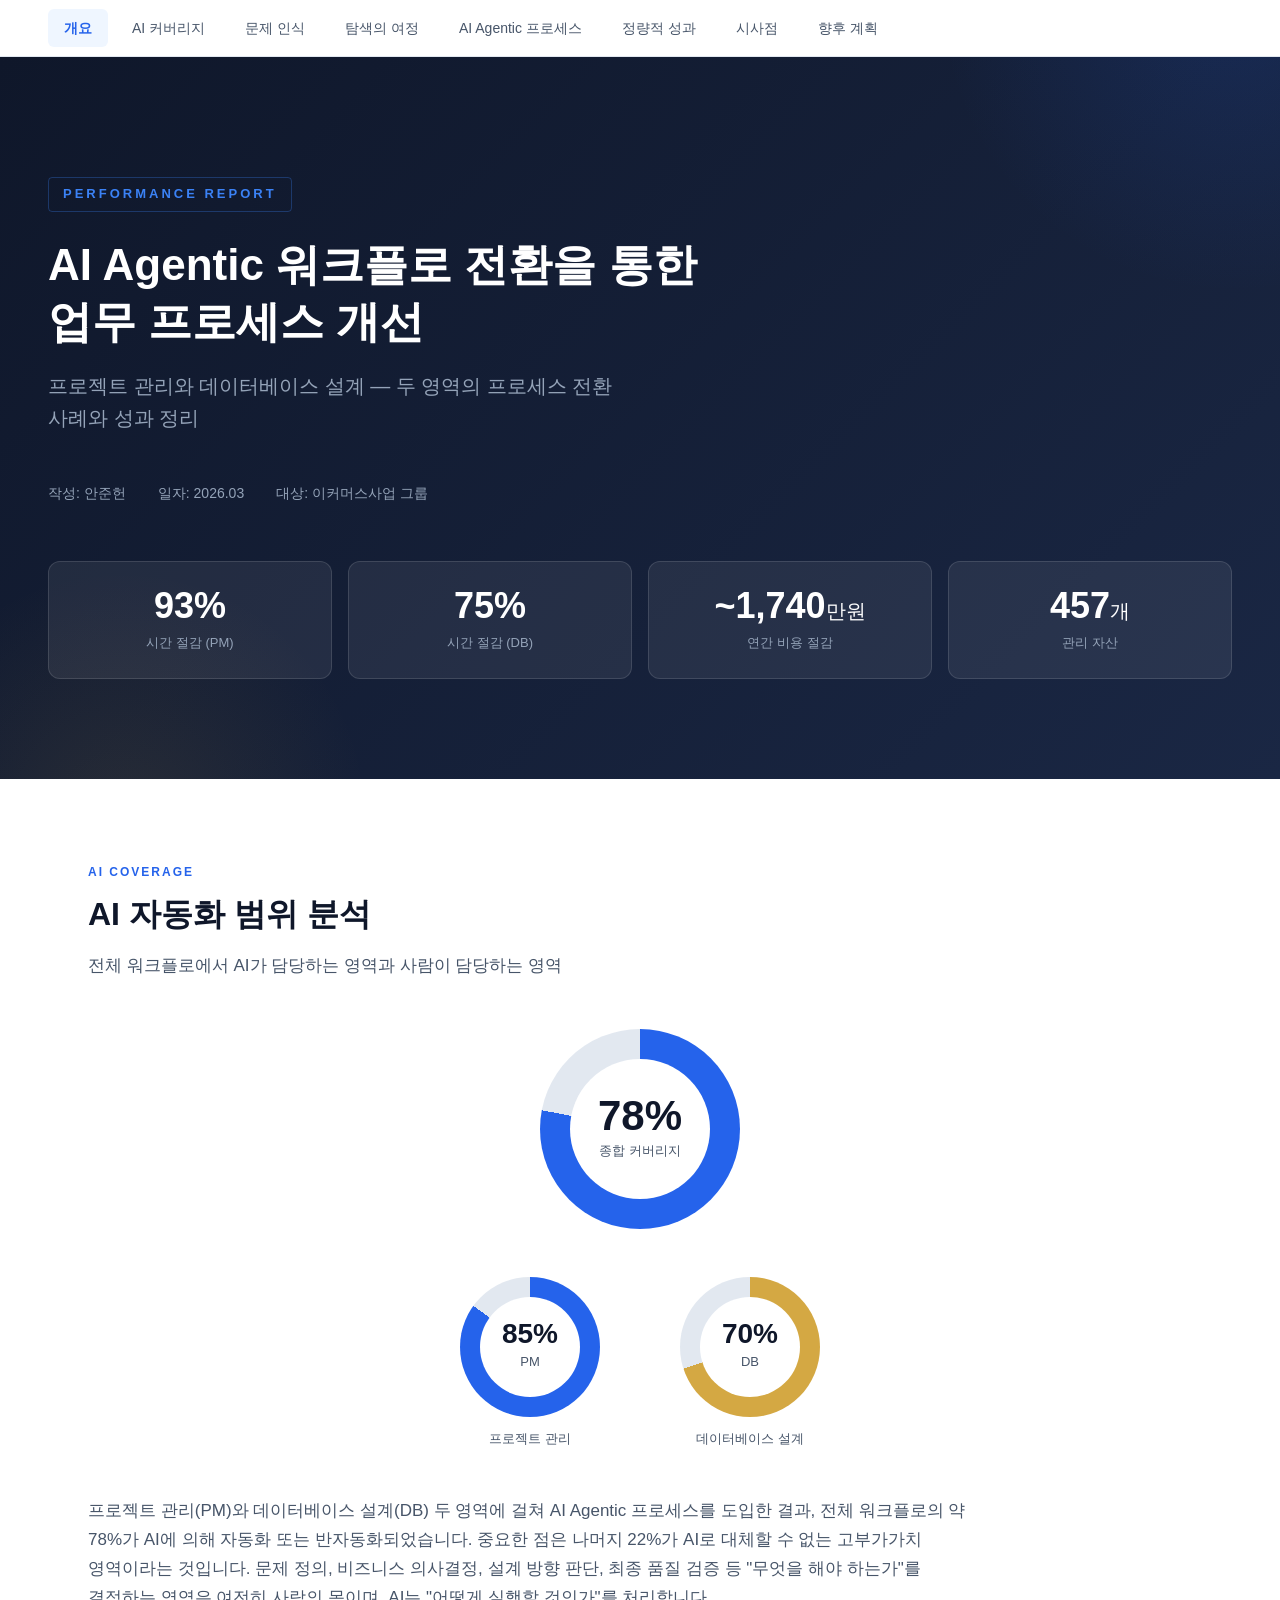
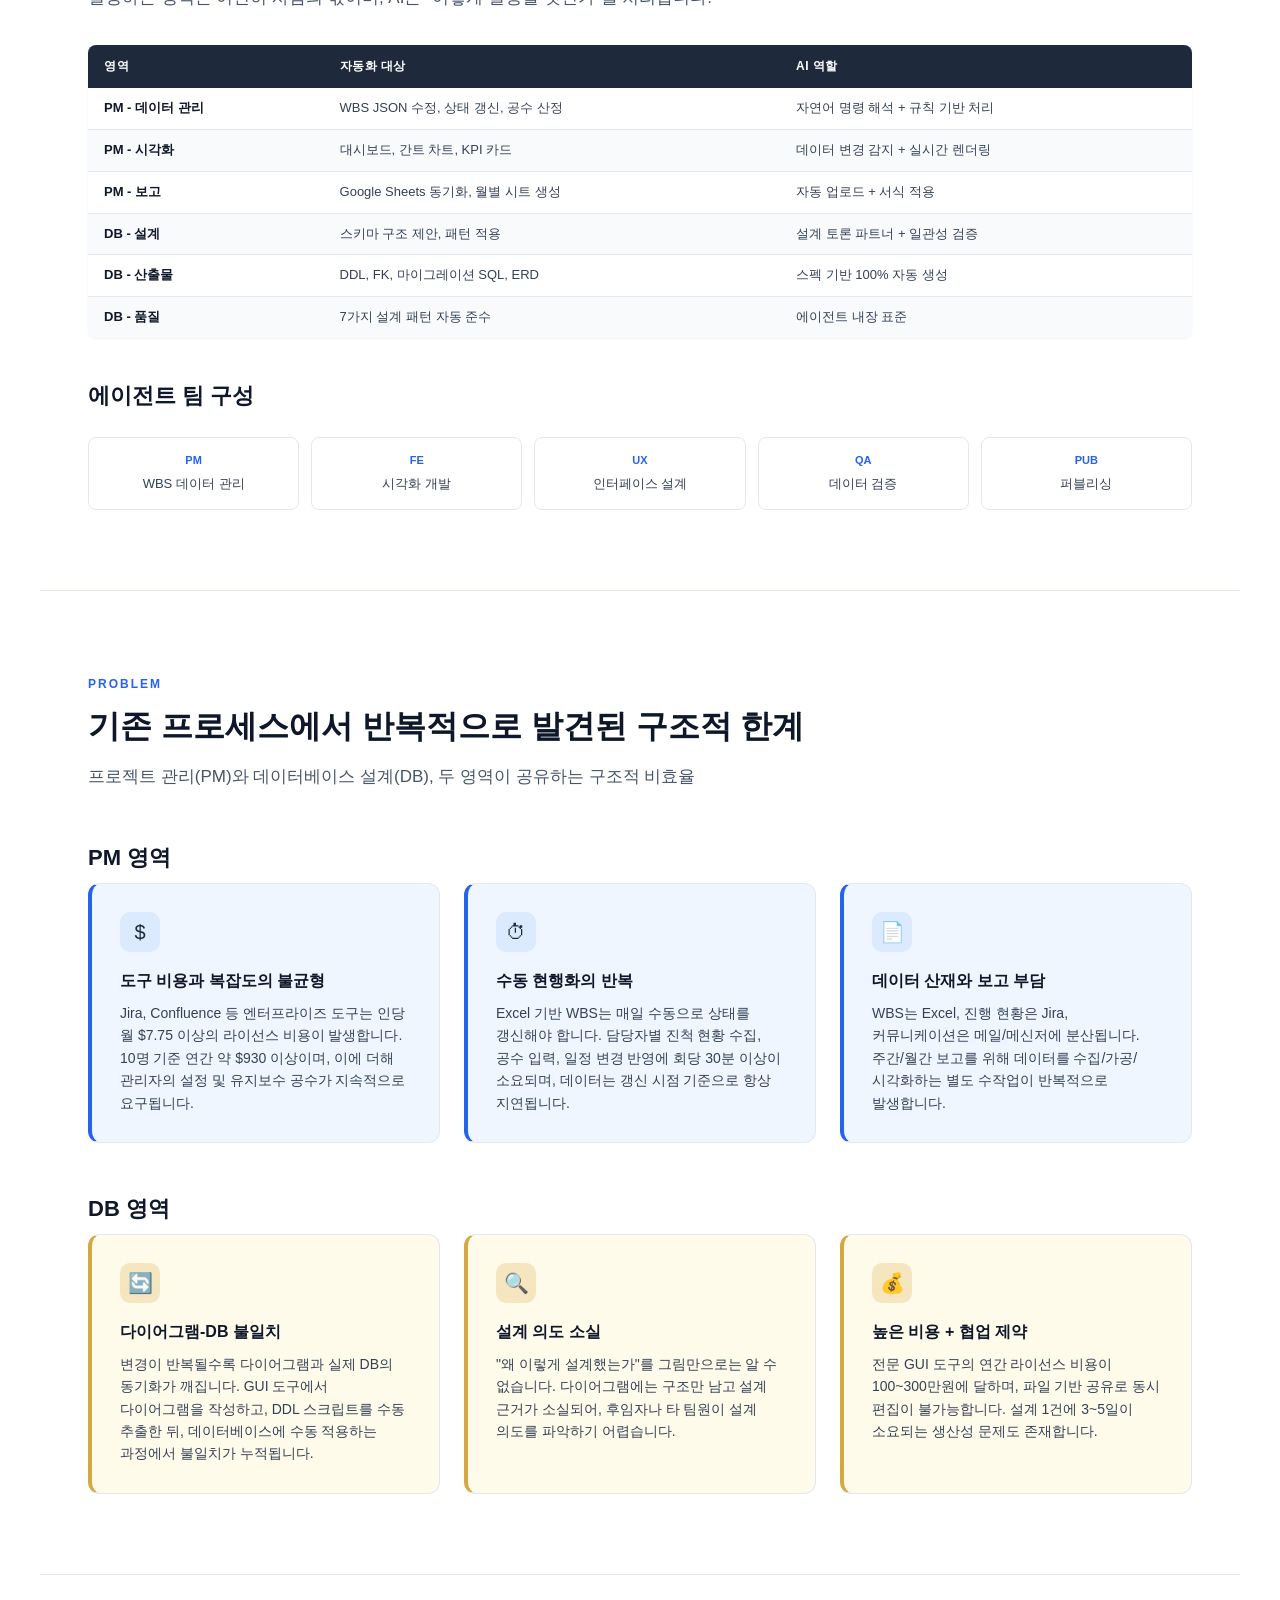
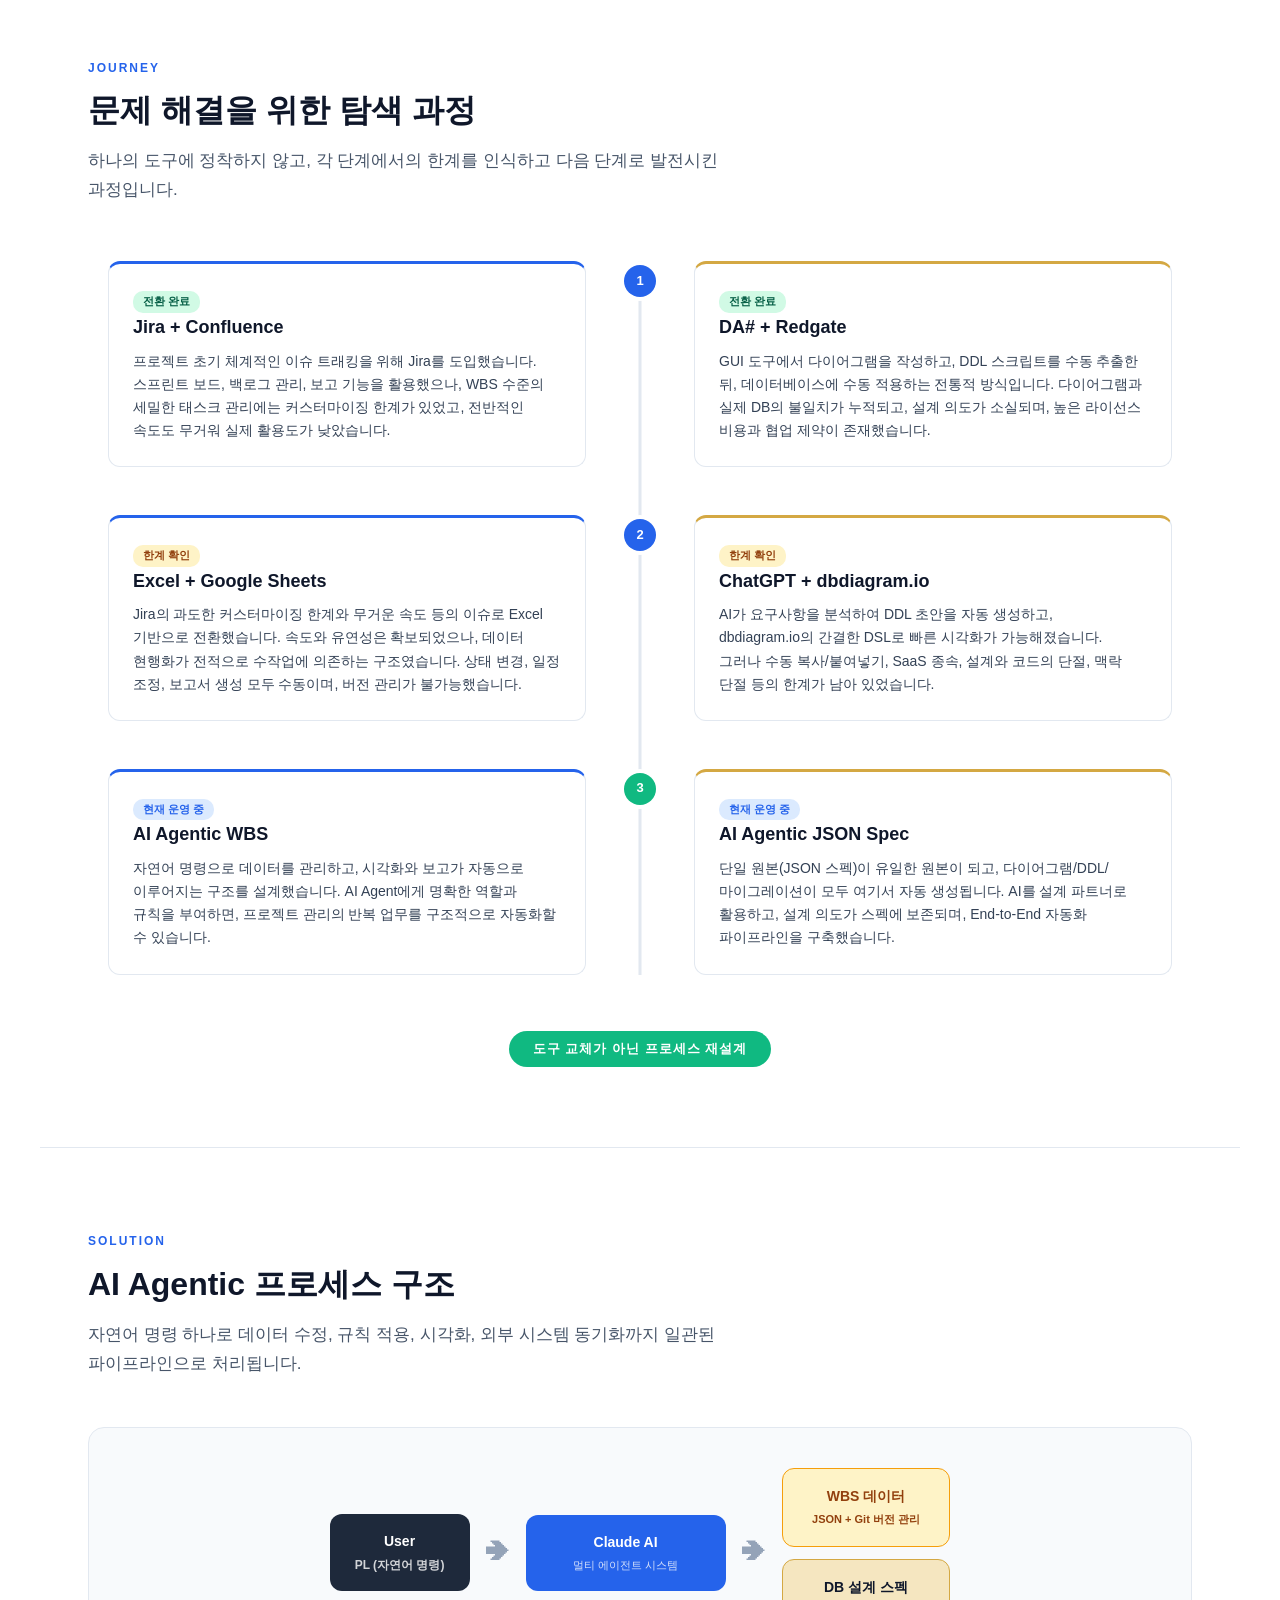
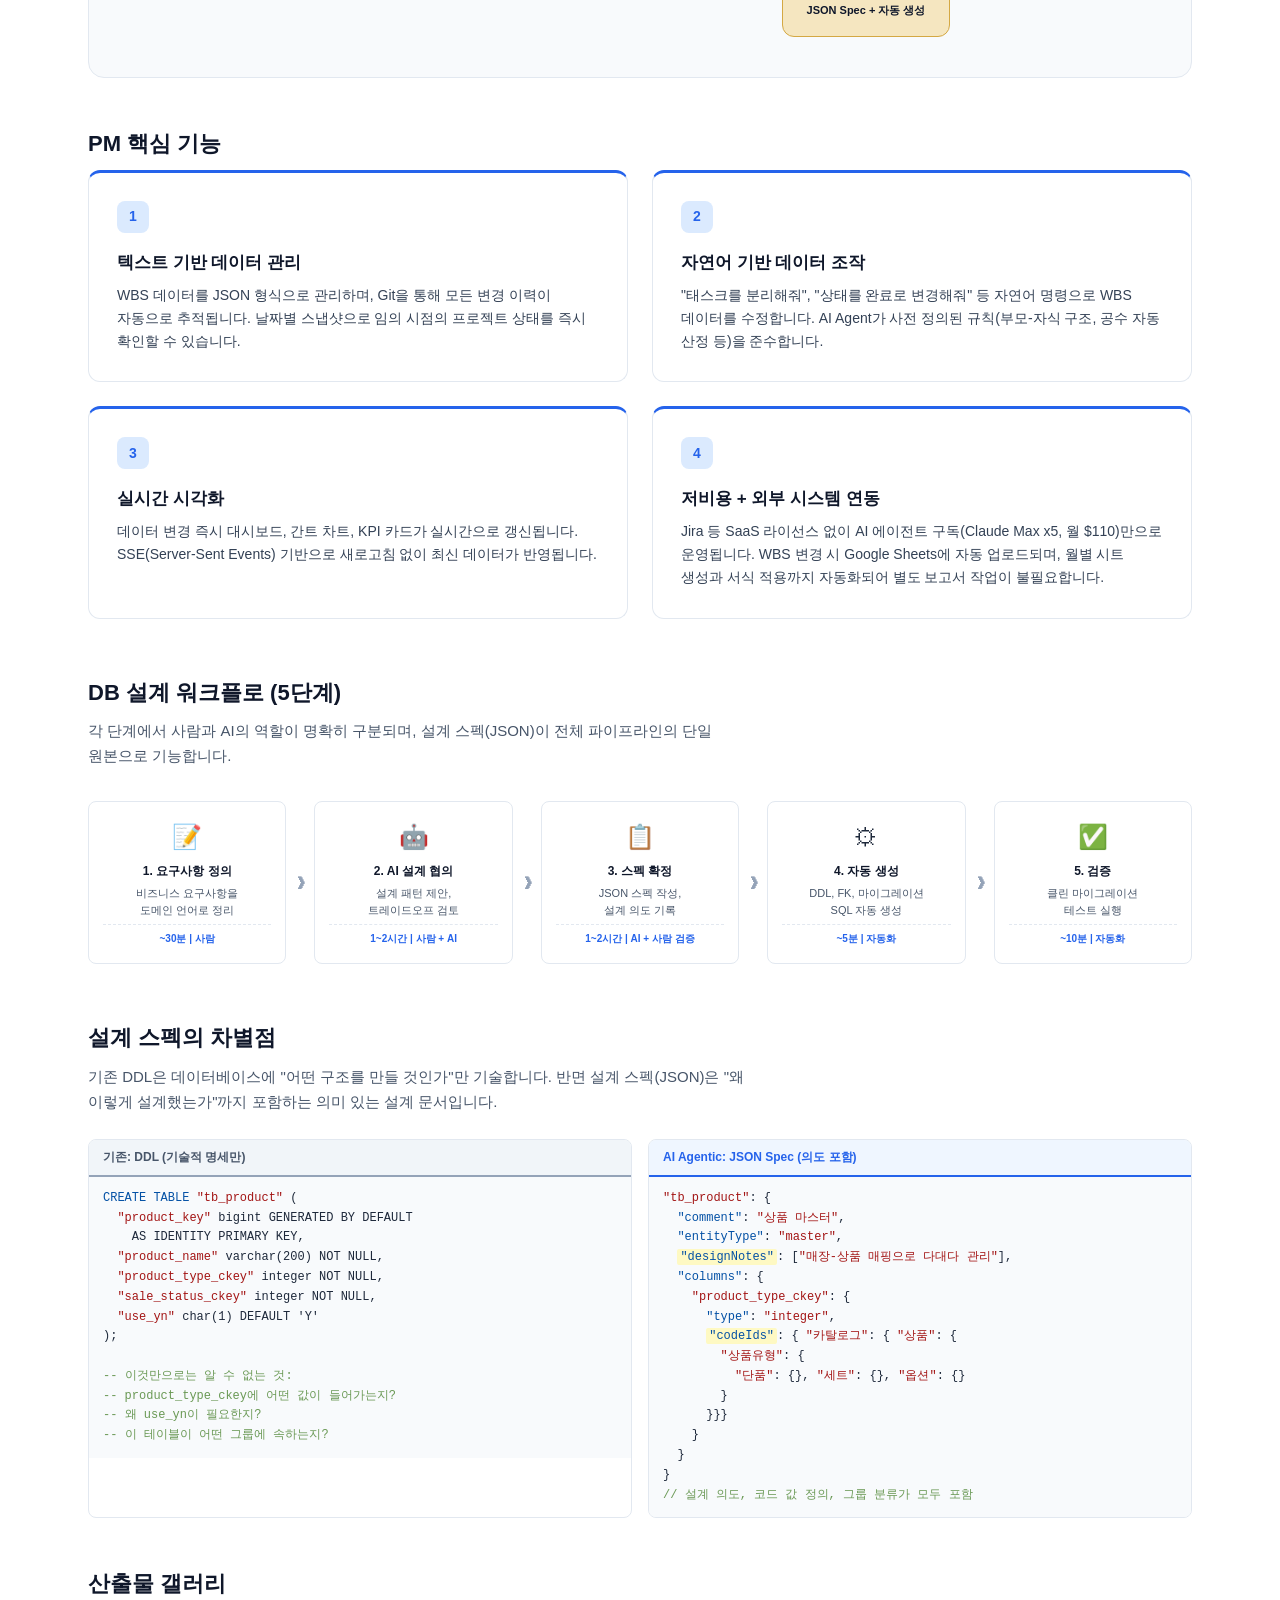
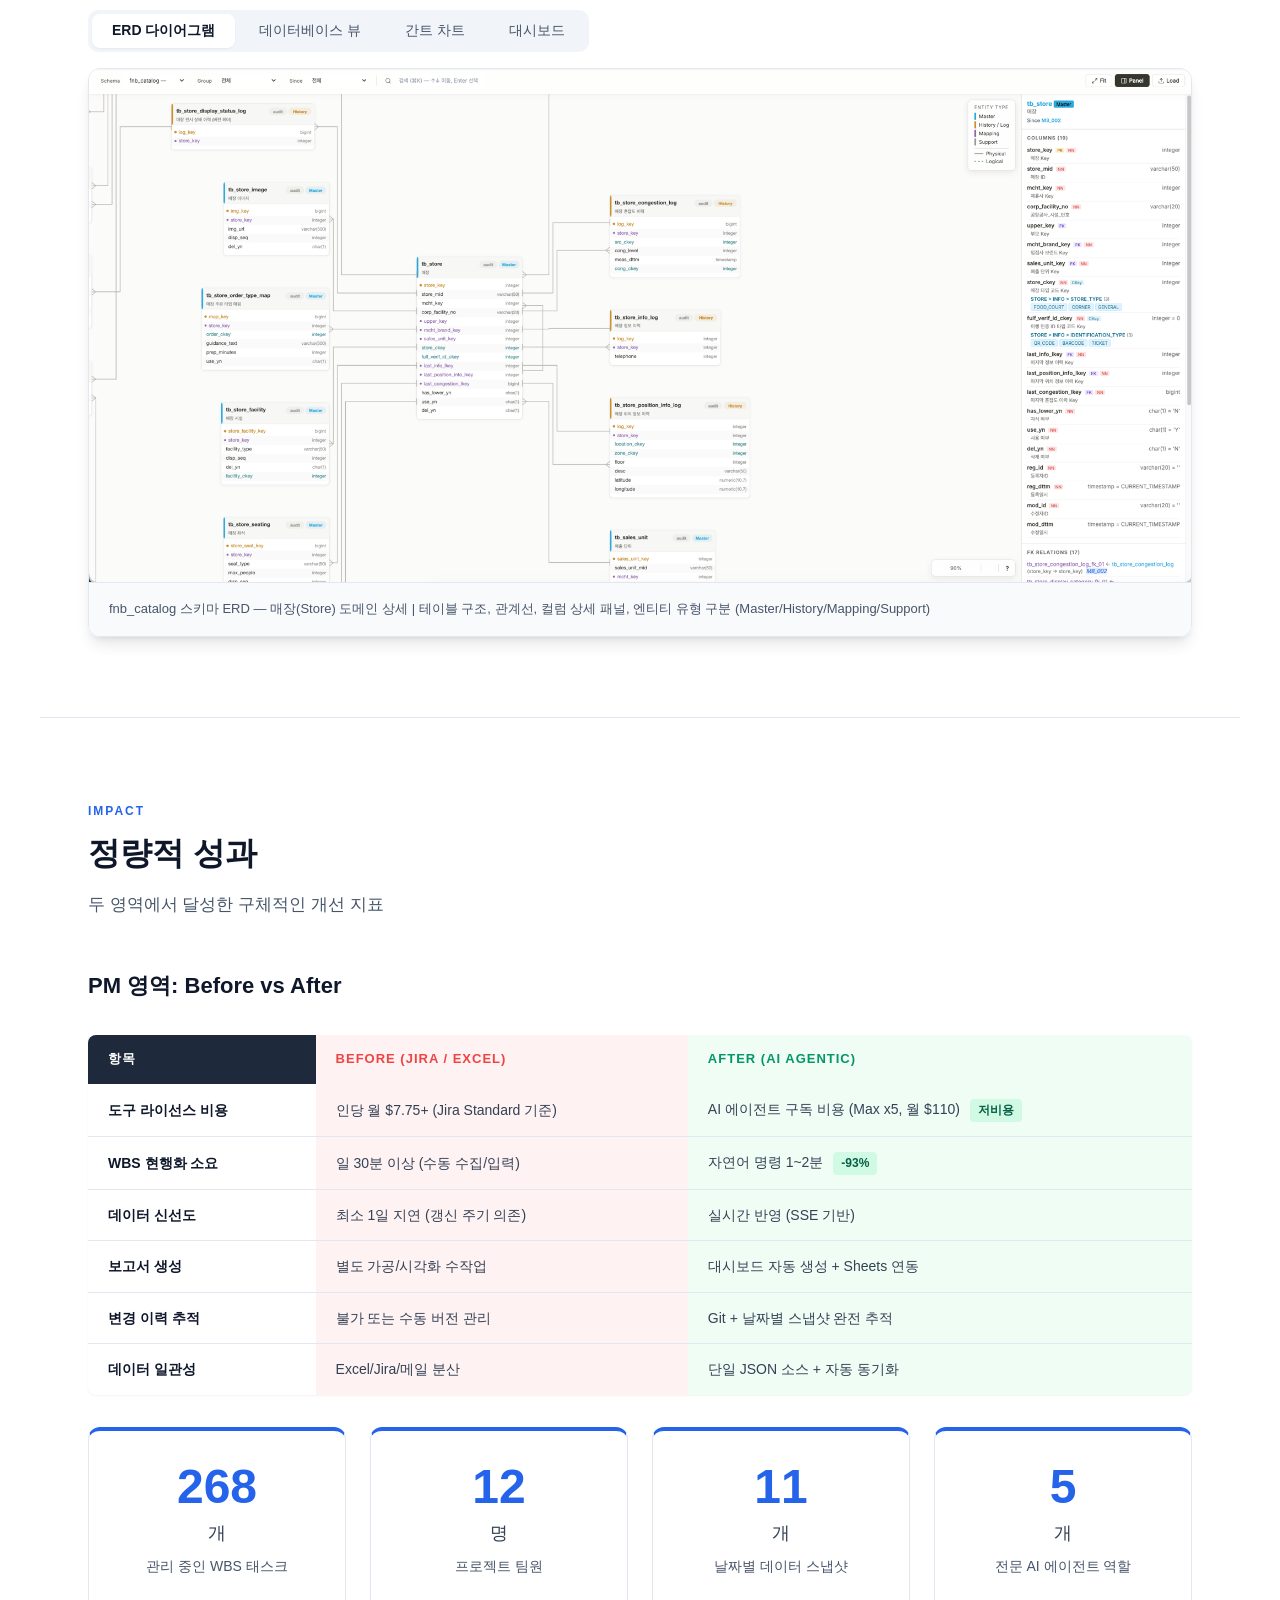
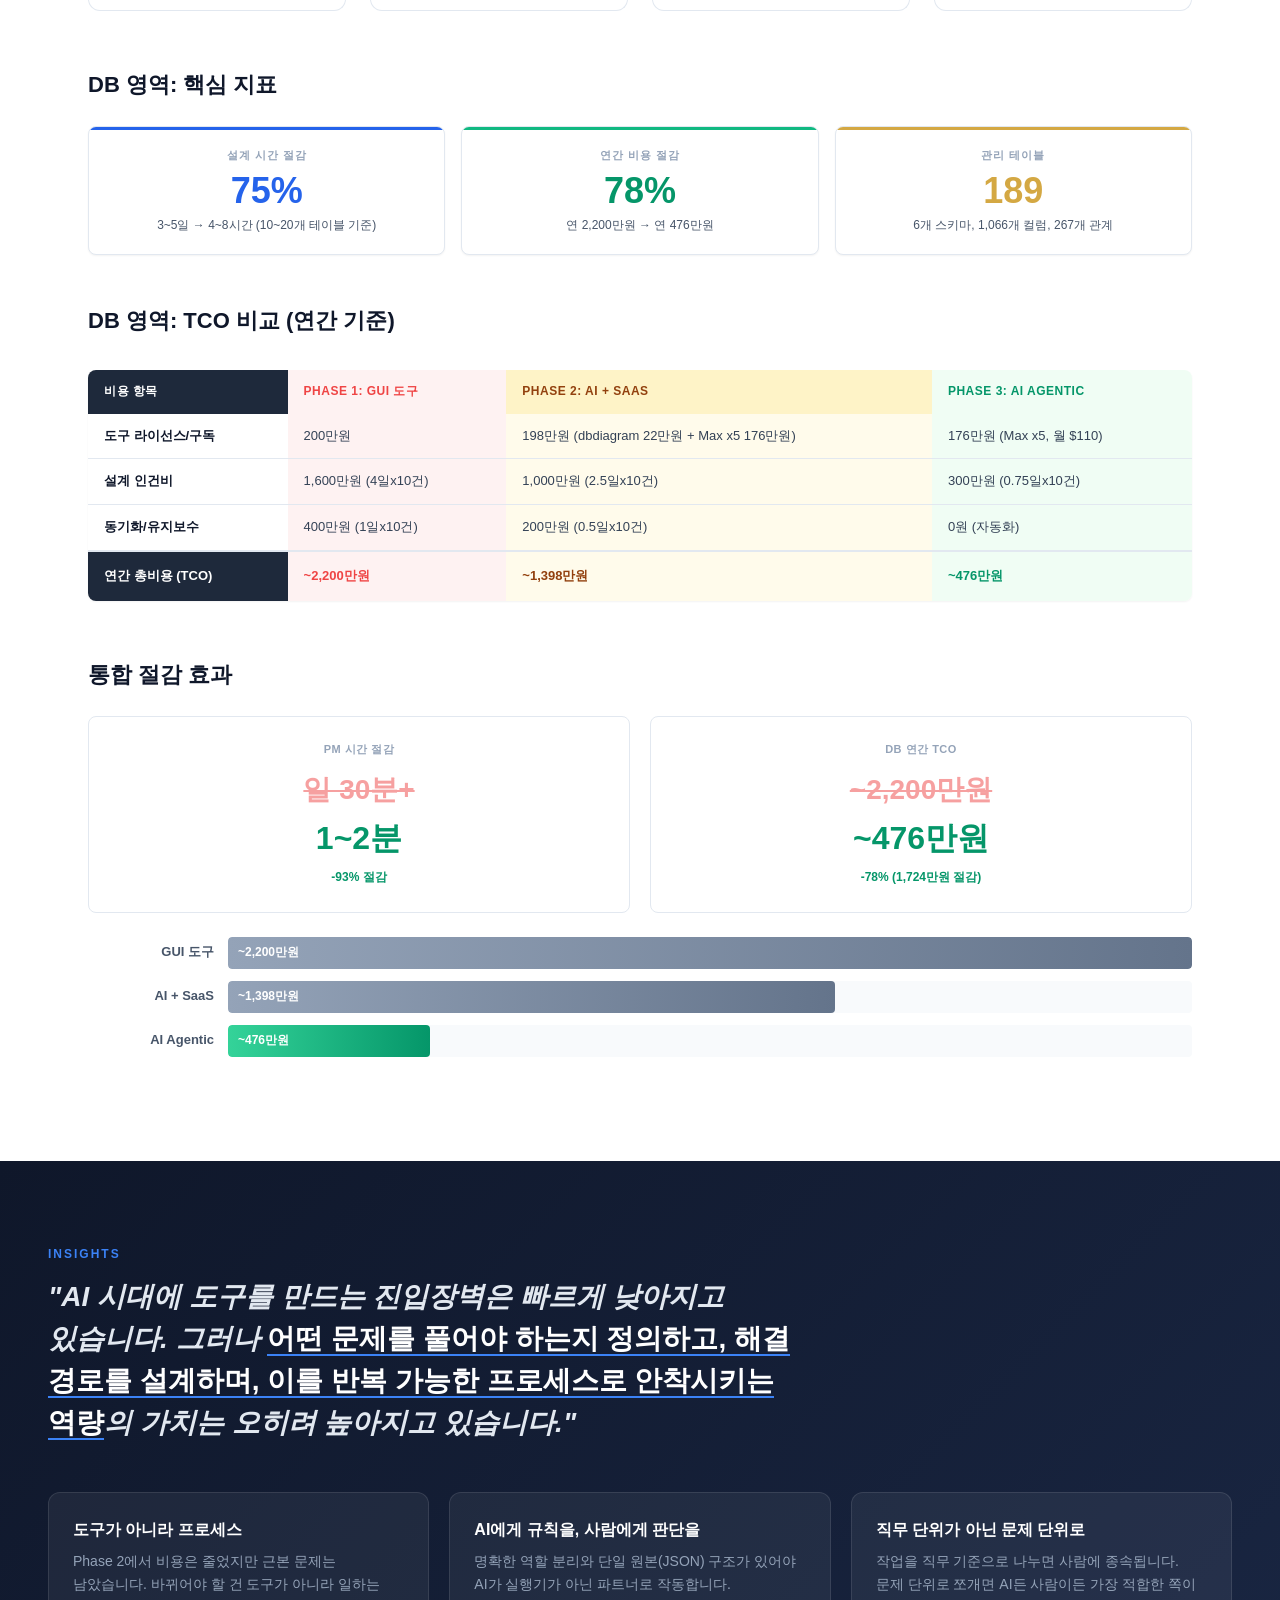
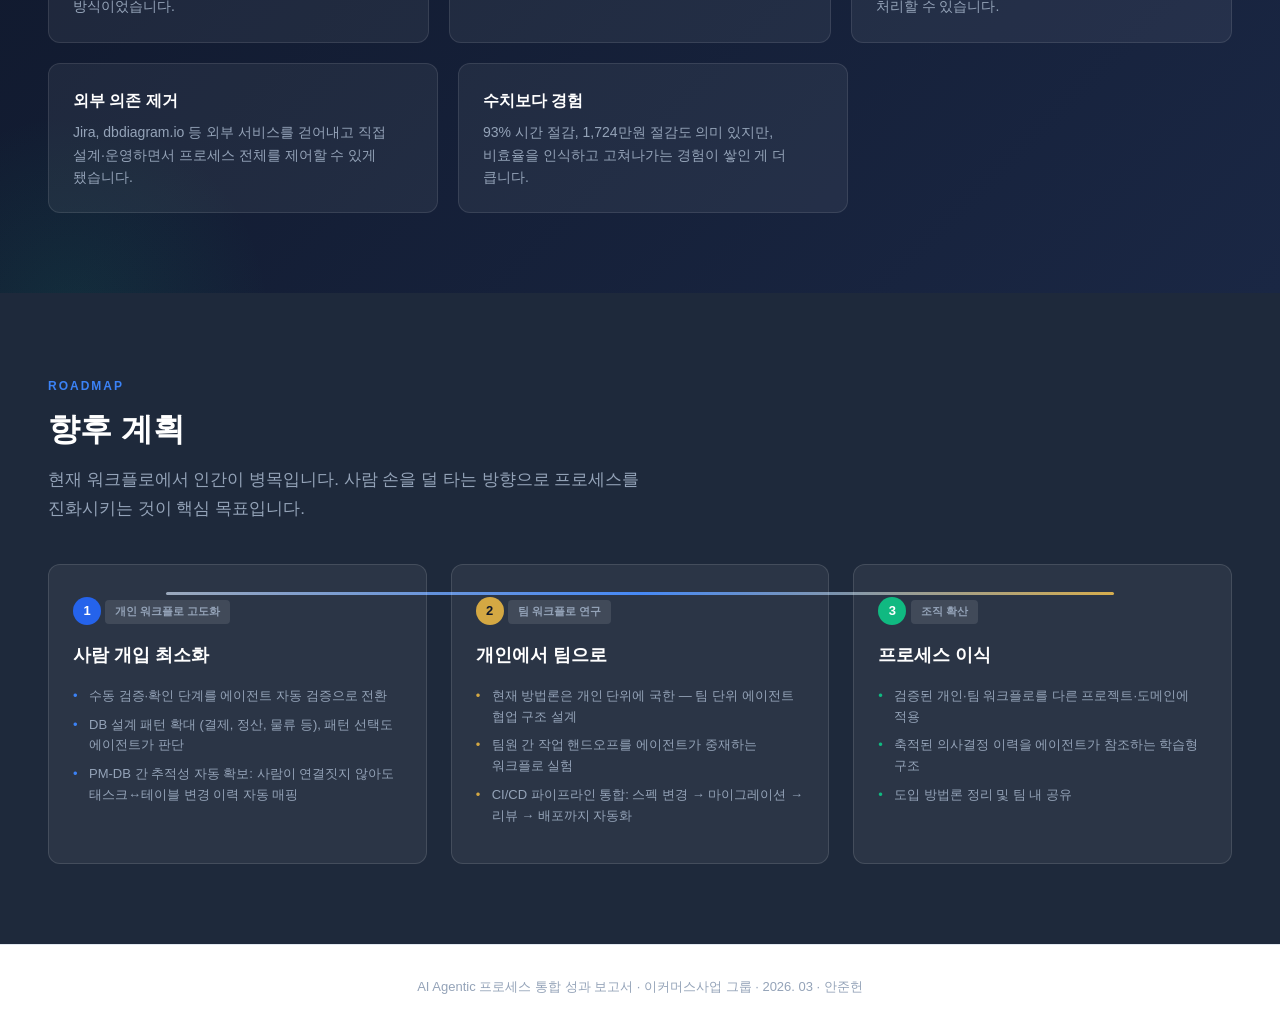
==== commit a1eb2c25: "update: rewrite roadmap - human bottleneck focus, individual to team workflow Co-Authored-By: Claude" ====
--- a/docs/index.html
+++ b/docs/index.html
@@ -2159,40 +2159,38 @@
     <div class="reveal">
       <span class="section-label" style="color:var(--blue-500);">ROADMAP</span>
       <h2 class="section-title" style="color:var(--white);">향후 계획</h2>
+      <p class="section-desc" style="color:var(--navy-400);">현재 워크플로에서 인간이 병목입니다. 사람 손을 덜 타는 방향으로 프로세스를 진화시키는 것이 핵심 목표입니다.</p>
     </div>
 
     <div class="roadmap-grid reveal">
       <div class="roadmap-card">
         <div class="roadmap-phase-num">1</div>
-        <span class="timeline-tag">3-6개월</span>
-        <h3>단기</h3>
+        <span class="timeline-tag">개인 워크플로 고도화</span>
+        <h3>사람 개입 최소화</h3>
         <ul>
-          <li>PM 리스크 예측 기능 추가: AI 에이전트가 일정 지연 패턴을 분석하여 사전 경고 생성</li>
-          <li>DB 설계 패턴 7가지 &rarr; 10가지 이상으로 확대 (결제, 정산, 물류 등 도메인 특화)</li>
-          <li>PM WBS 태스크와 DB 설계 스펙 간 양방향 추적성(Traceability) 확보</li>
-          <li>팀 내 프로세스 교육: 온보딩 가이드 및 교육 자료 체계화</li>
+          <li>수동 검증·확인 단계를 에이전트 자동 검증으로 전환</li>
+          <li>DB 설계 패턴 확대 (결제, 정산, 물류 등), 패턴 선택도 에이전트가 판단</li>
+          <li>PM-DB 간 추적성 자동 확보: 사람이 연결짓지 않아도 태스크↔테이블 변경 이력 자동 매핑</li>
         </ul>
       </div>
       <div class="roadmap-card">
         <div class="roadmap-phase-num">2</div>
-        <span class="timeline-tag">6-12개월</span>
-        <h3>중기</h3>
+        <span class="timeline-tag">팀 워크플로 연구</span>
+        <h3>개인에서 팀으로</h3>
         <ul>
-          <li>타 프로젝트 적용: 프로젝트 규모와 도메인에 따른 커스터마이징 가이드 개발</li>
-          <li>CI/CD 파이프라인 통합: DB 스펙 변경 &rarr; 자동 마이그레이션 &rarr; PR 리뷰 &rarr; 배포</li>
-          <li>이슈 트래킹 + 리소스 관리 확장: 통합 프로젝트 관리 플랫폼으로 발전</li>
-          <li>성과 데이터 축적 및 ROI 예측 모델 수립</li>
+          <li>현재 방법론은 개인 단위에 국한 &mdash; 팀 단위 에이전트 협업 구조 설계</li>
+          <li>팀원 간 작업 핸드오프를 에이전트가 중재하는 워크플로 실험</li>
+          <li>CI/CD 파이프라인 통합: 스펙 변경 &rarr; 마이그레이션 &rarr; 리뷰 &rarr; 배포까지 자동화</li>
         </ul>
       </div>
       <div class="roadmap-card">
         <div class="roadmap-phase-num">3</div>
-        <span class="timeline-tag">1-2년</span>
-        <h3>장기</h3>
+        <span class="timeline-tag">조직 확산</span>
+        <h3>프로세스 이식</h3>
         <ul>
-          <li>조직 전체 AI Agentic 프로세스 확산: 테스트 자동화, API 설계, 문서 관리, 코드 리뷰</li>
-          <li>자체 AI 에이전트 프레임워크 구축: 새로운 업무 영역에 빠르게 에이전트 배포</li>
-          <li>조직 고유 지식 기반(Knowledge Base) 구축: 학습형 시스템으로 발전</li>
-          <li>산업 표준화 기여: AI Agentic 프로세스 도입 방법론 정리 및 공유</li>
+          <li>검증된 개인·팀 워크플로를 다른 프로젝트·도메인에 적용</li>
+          <li>축적된 의사결정 이력을 에이전트가 참조하는 학습형 구조</li>
+          <li>도입 방법론 정리 및 팀 내 공유</li>
         </ul>
       </div>
     </div>
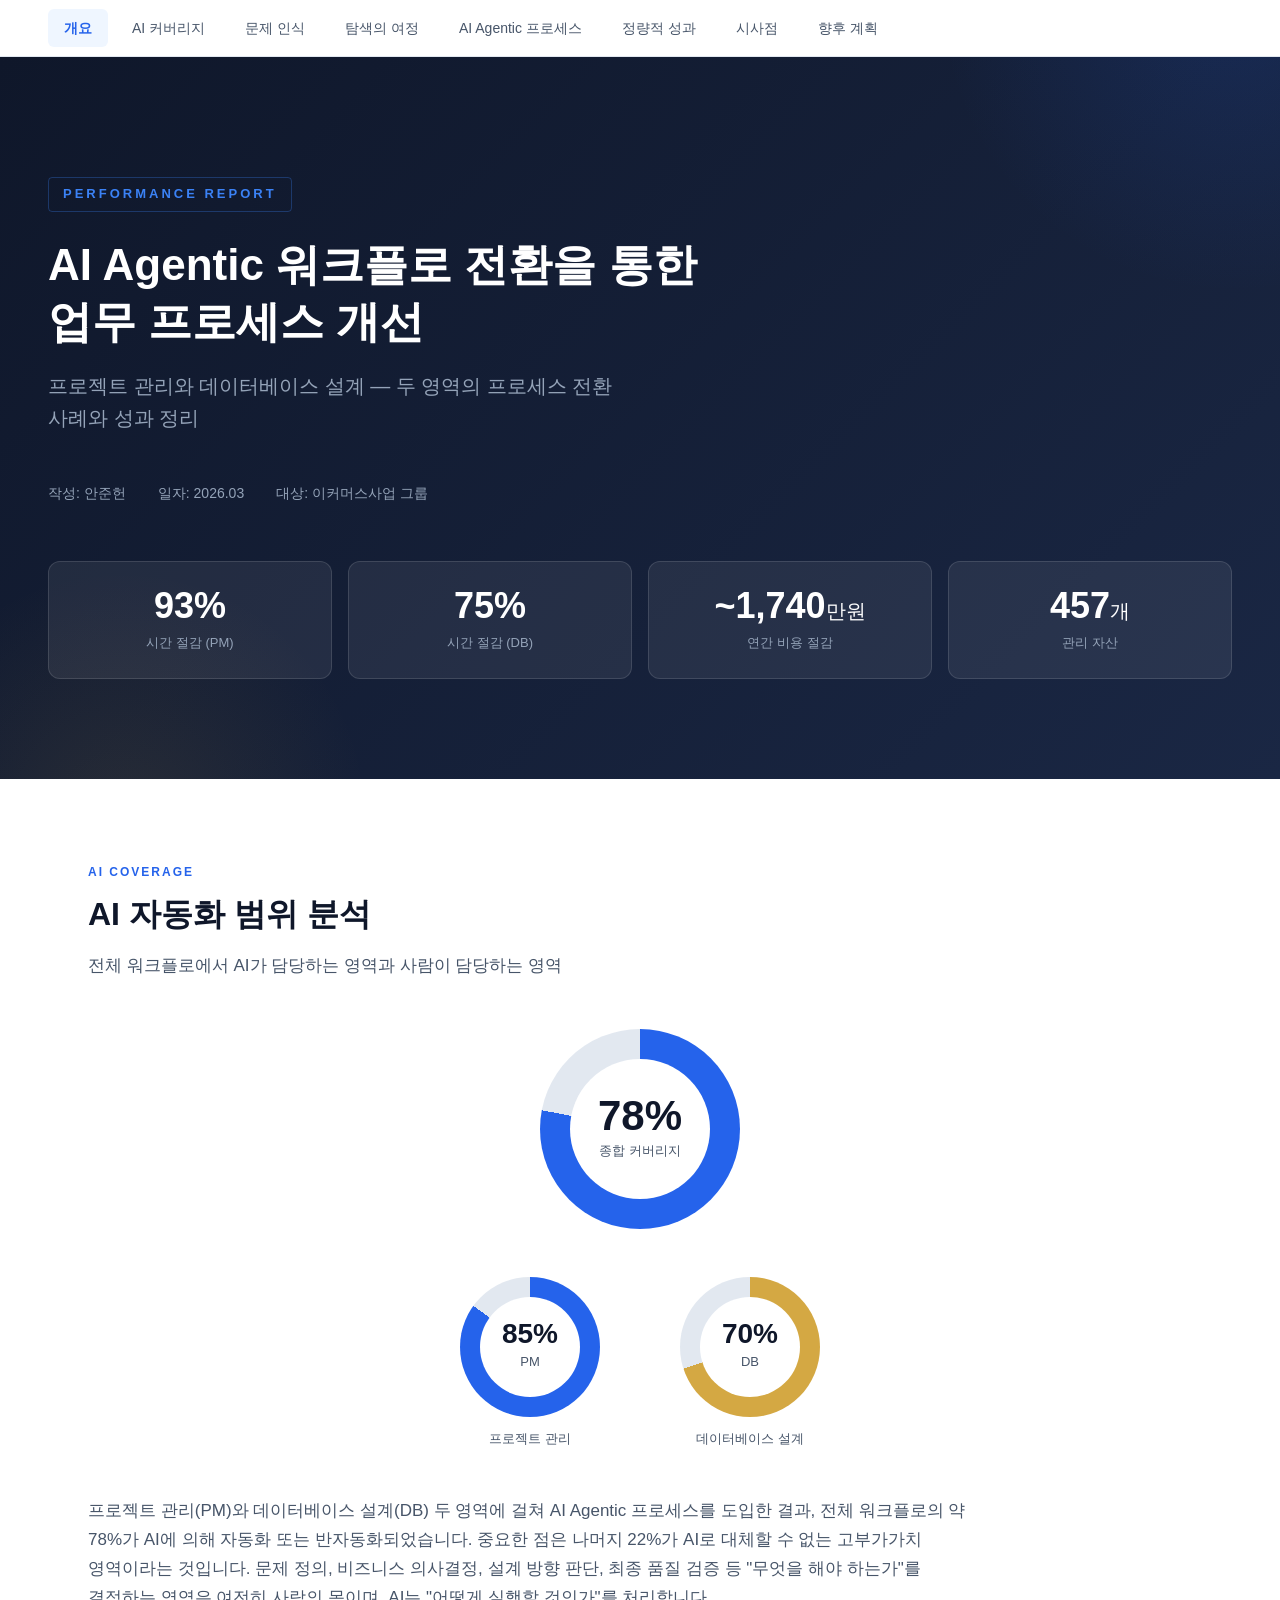
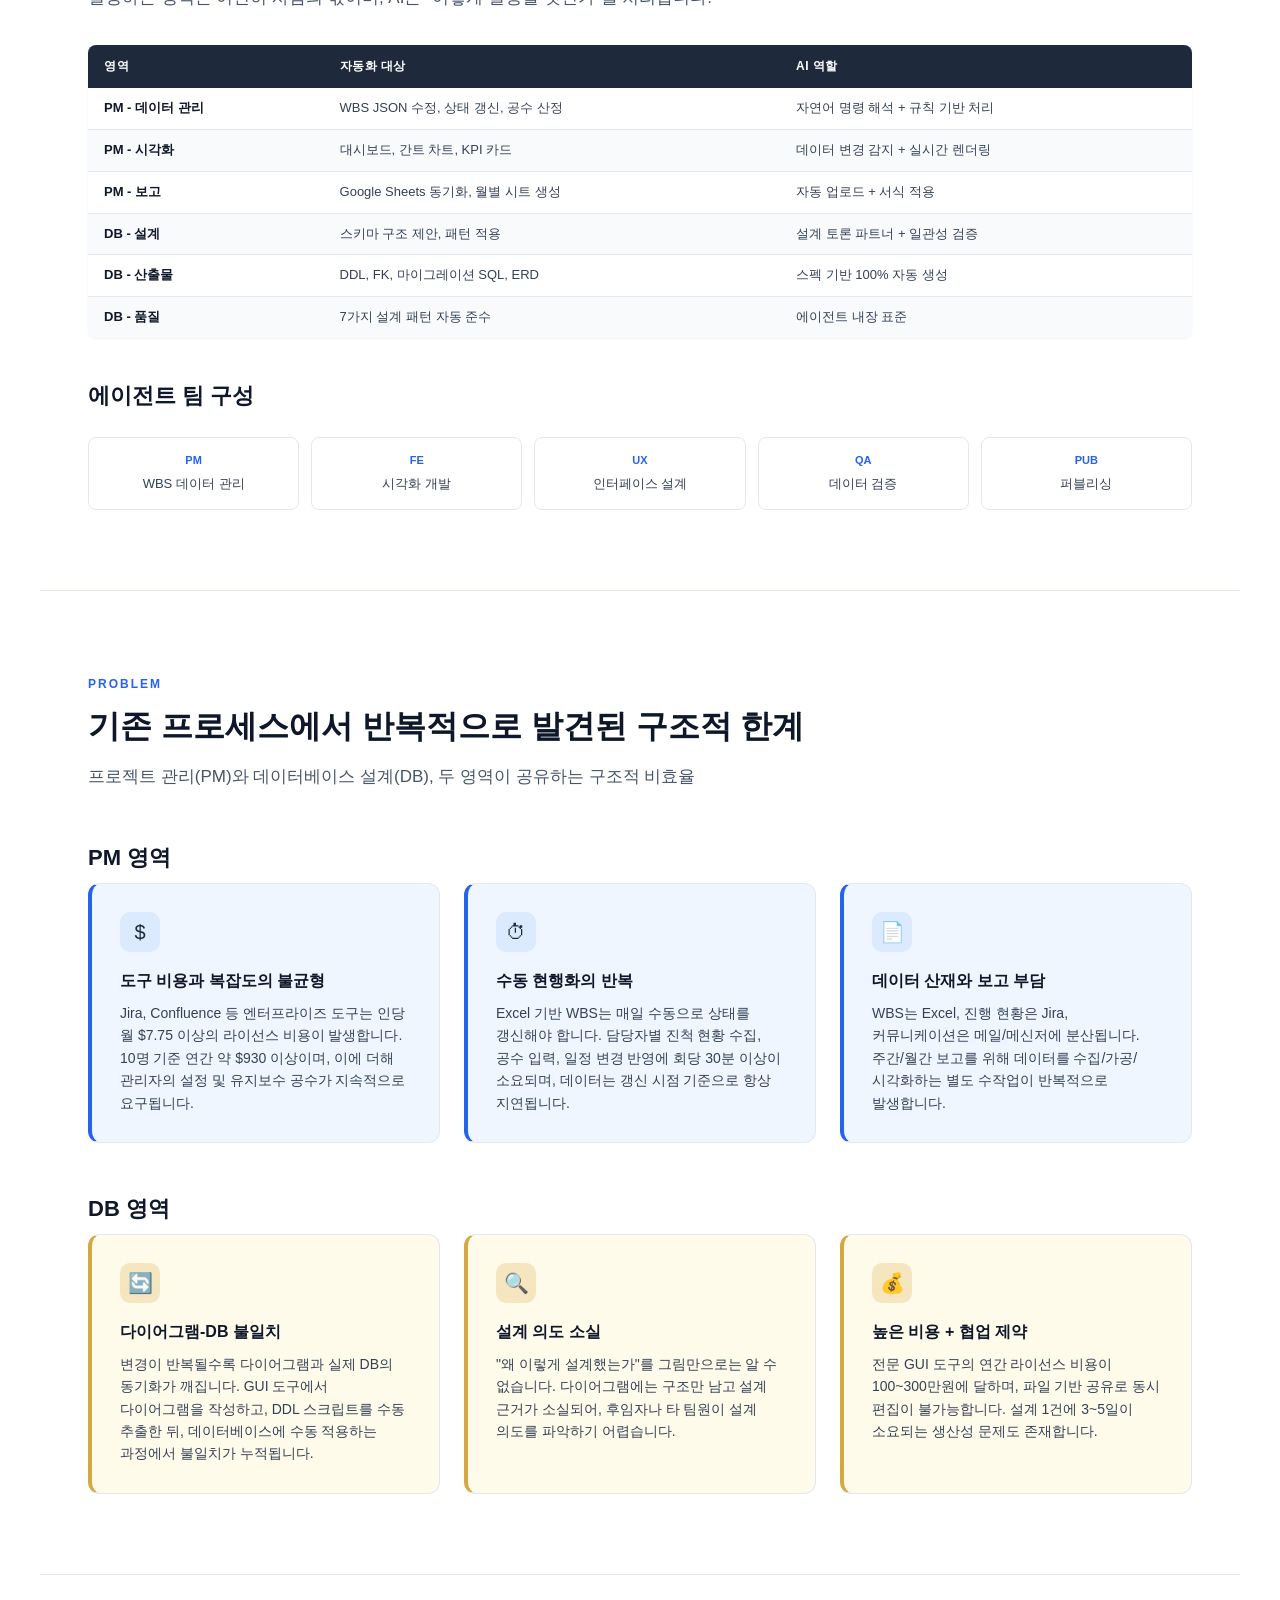
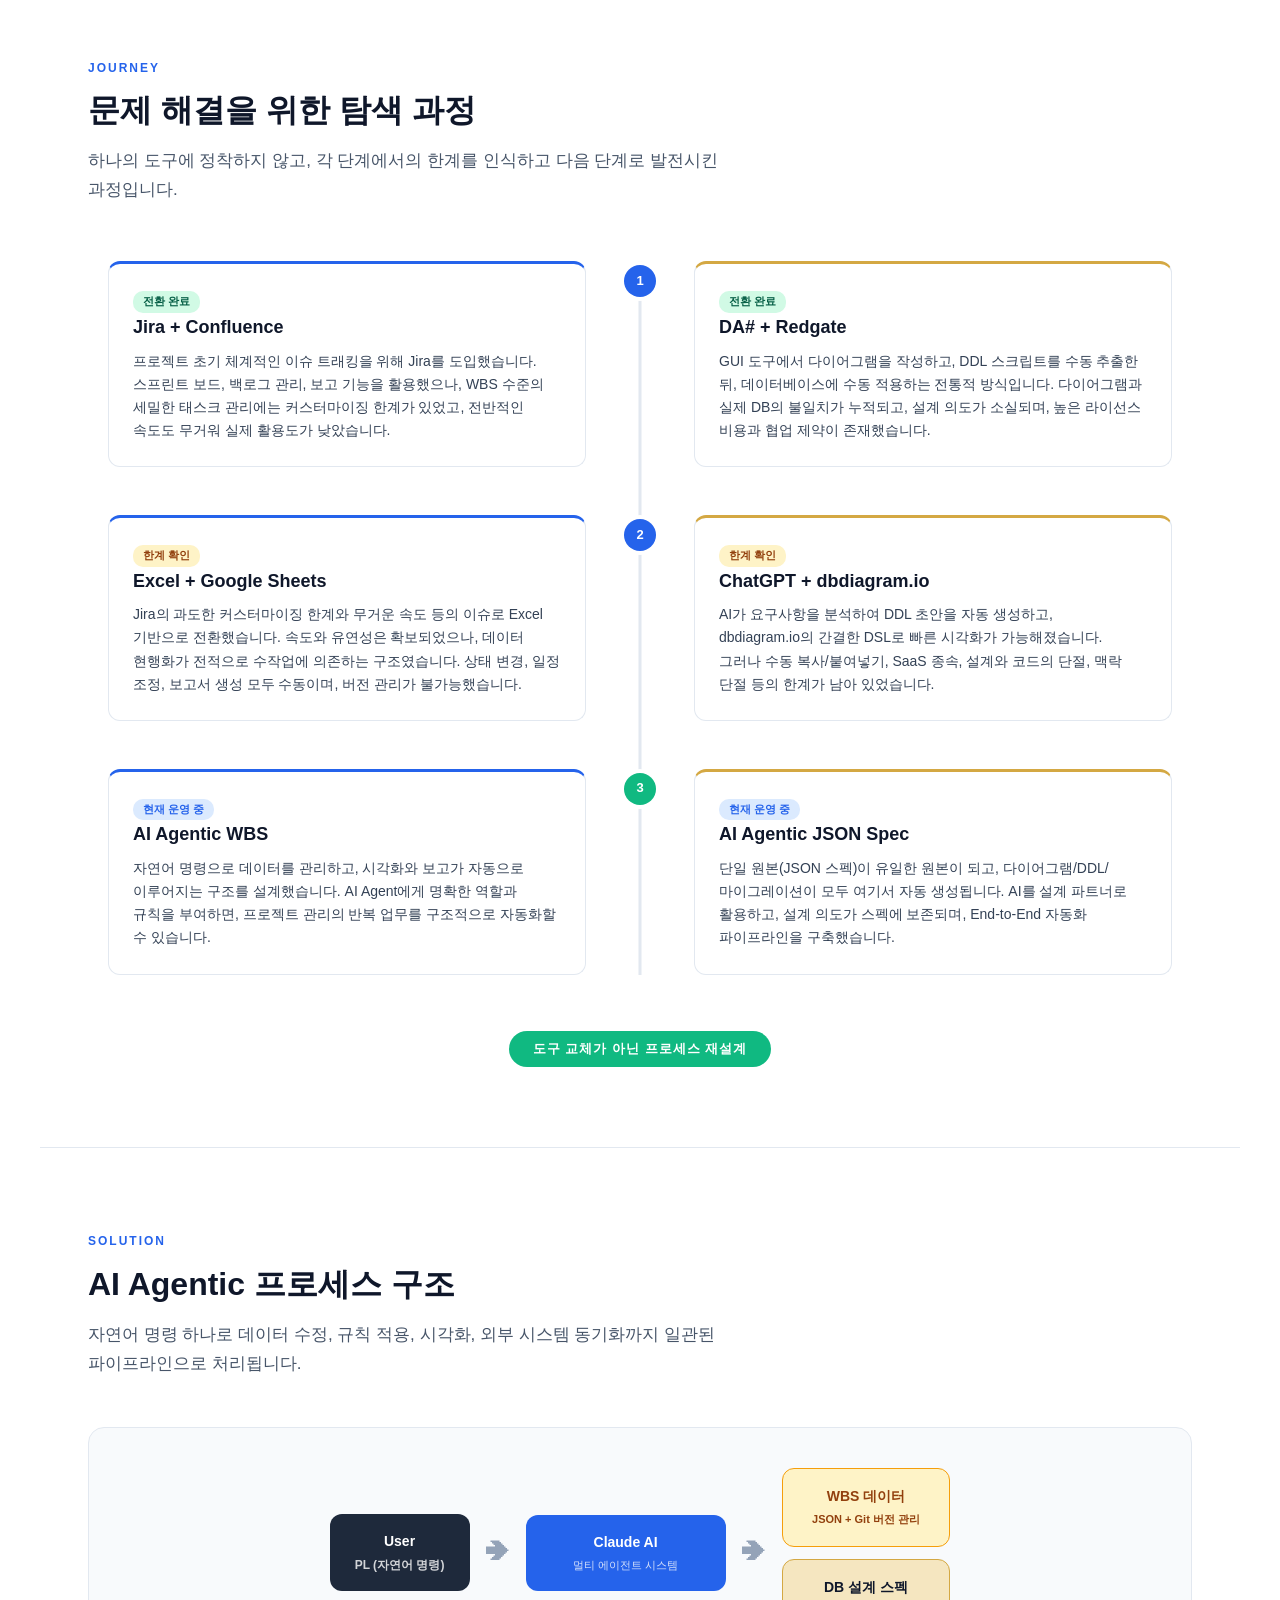
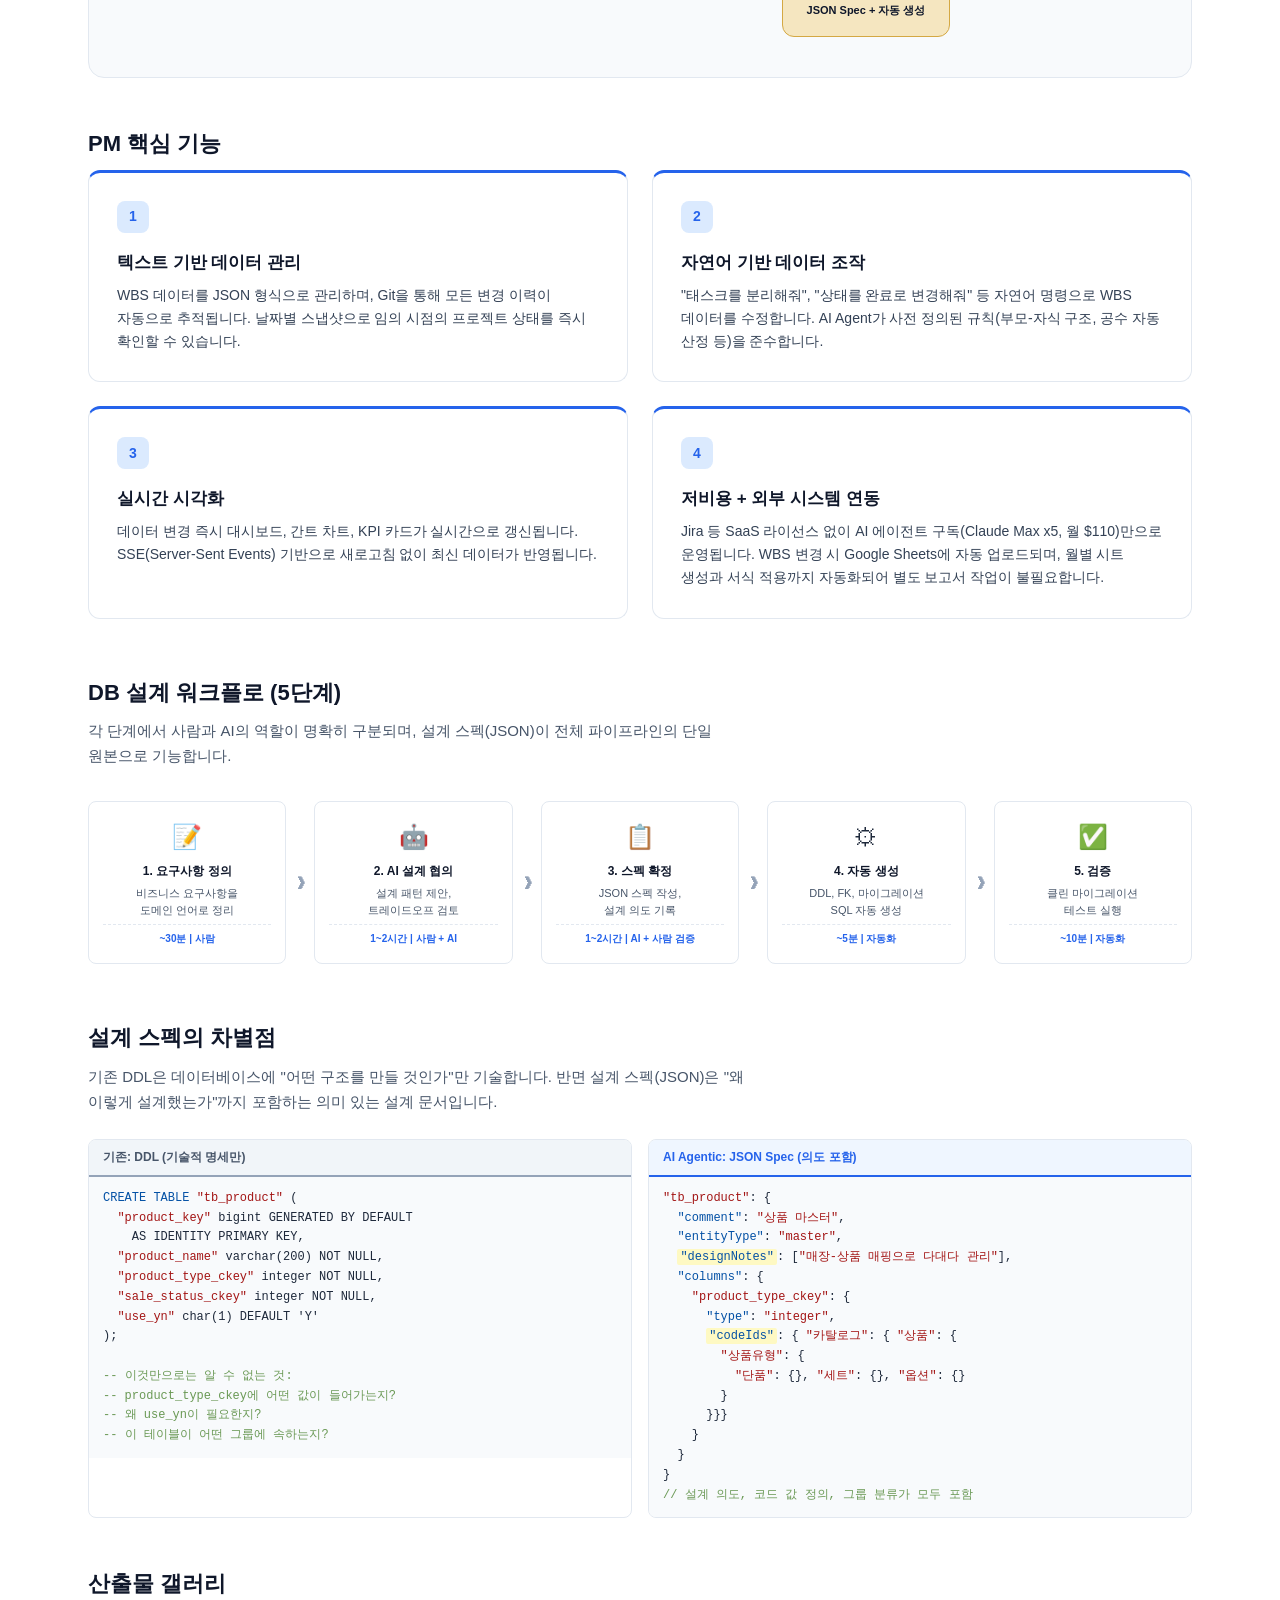
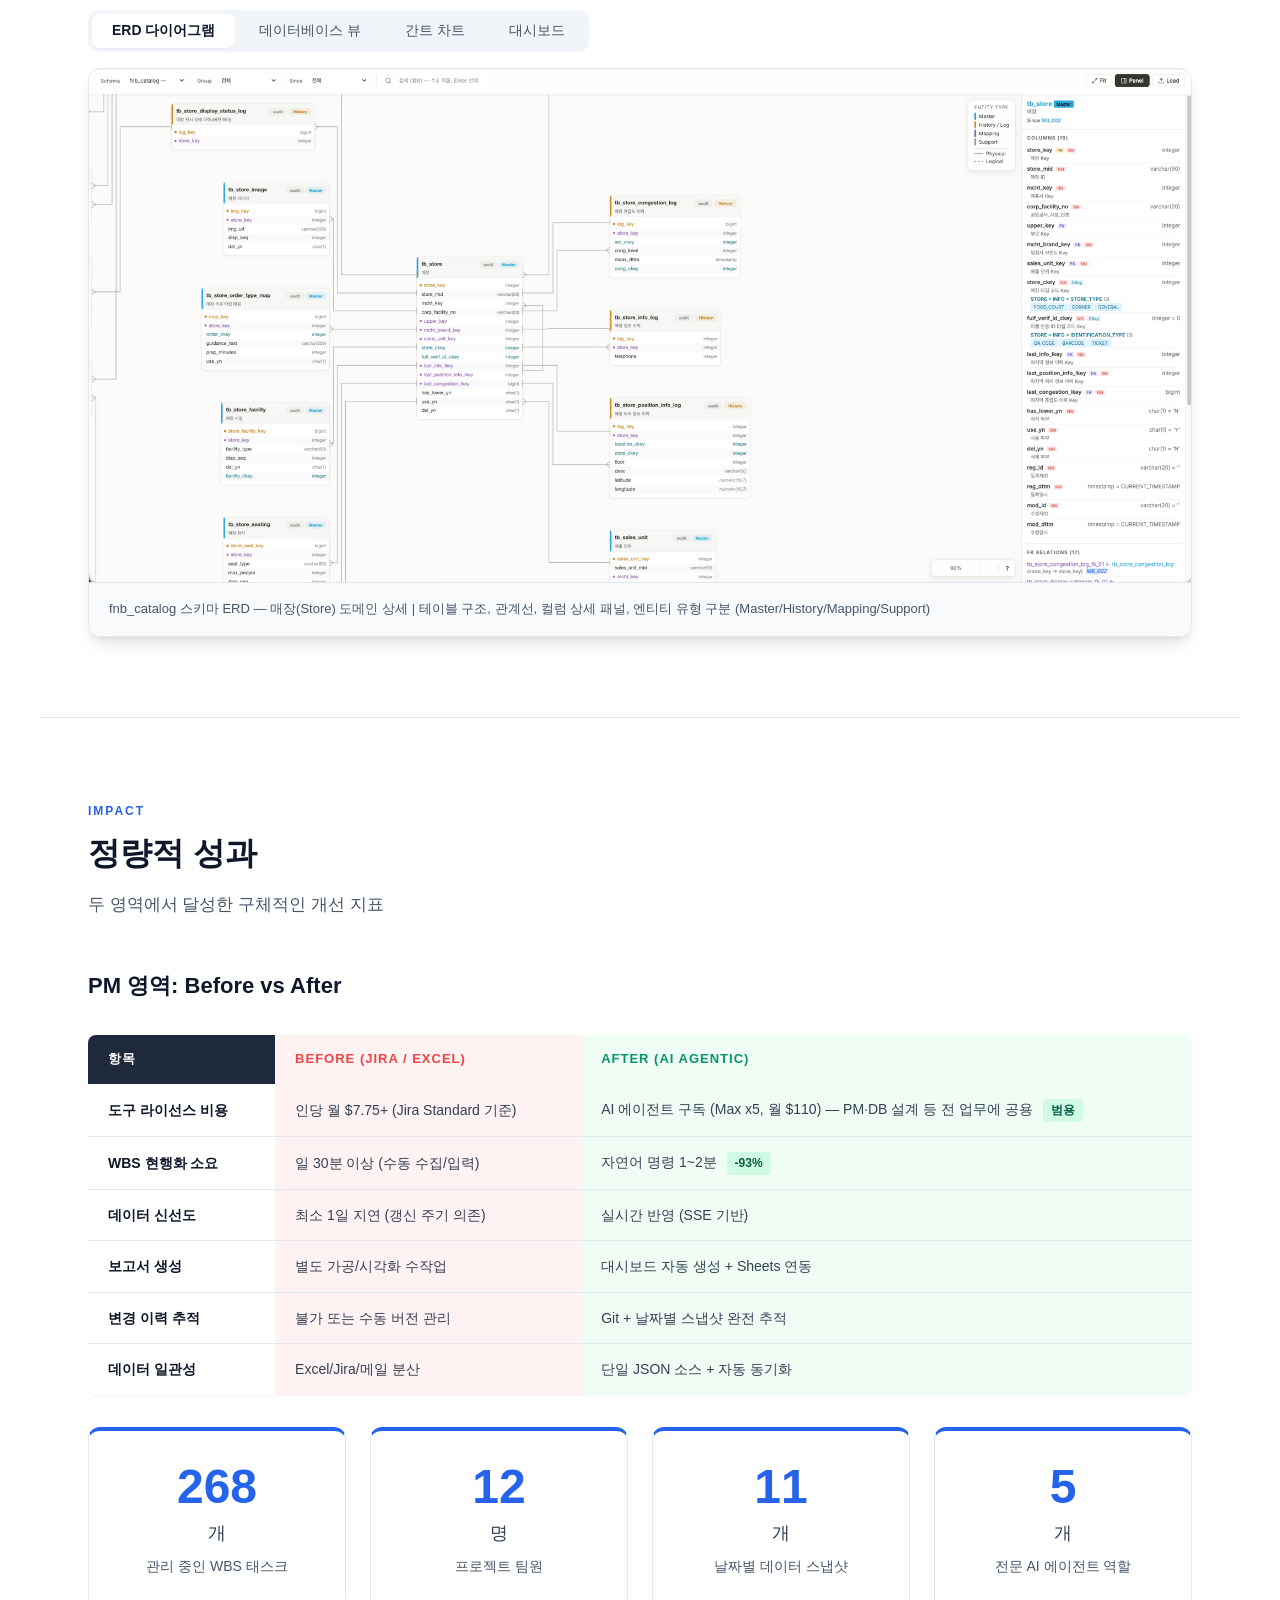
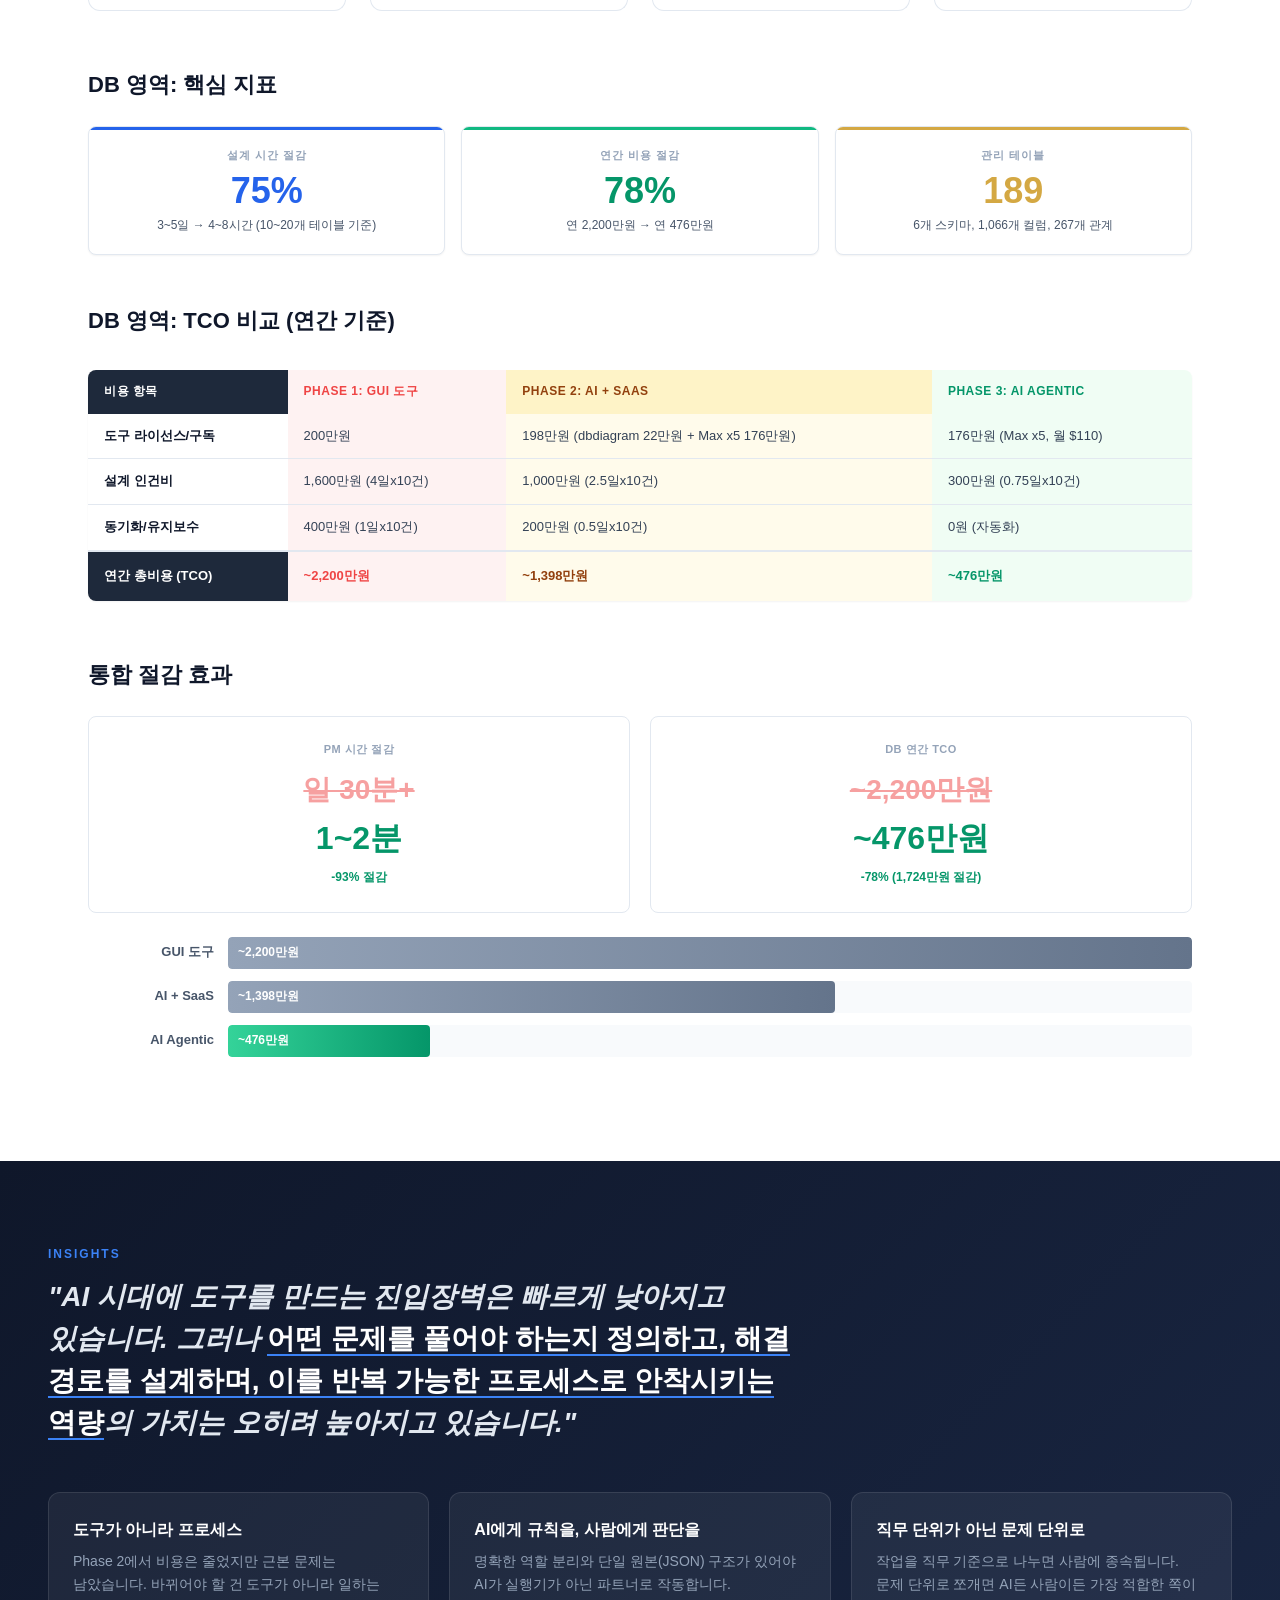
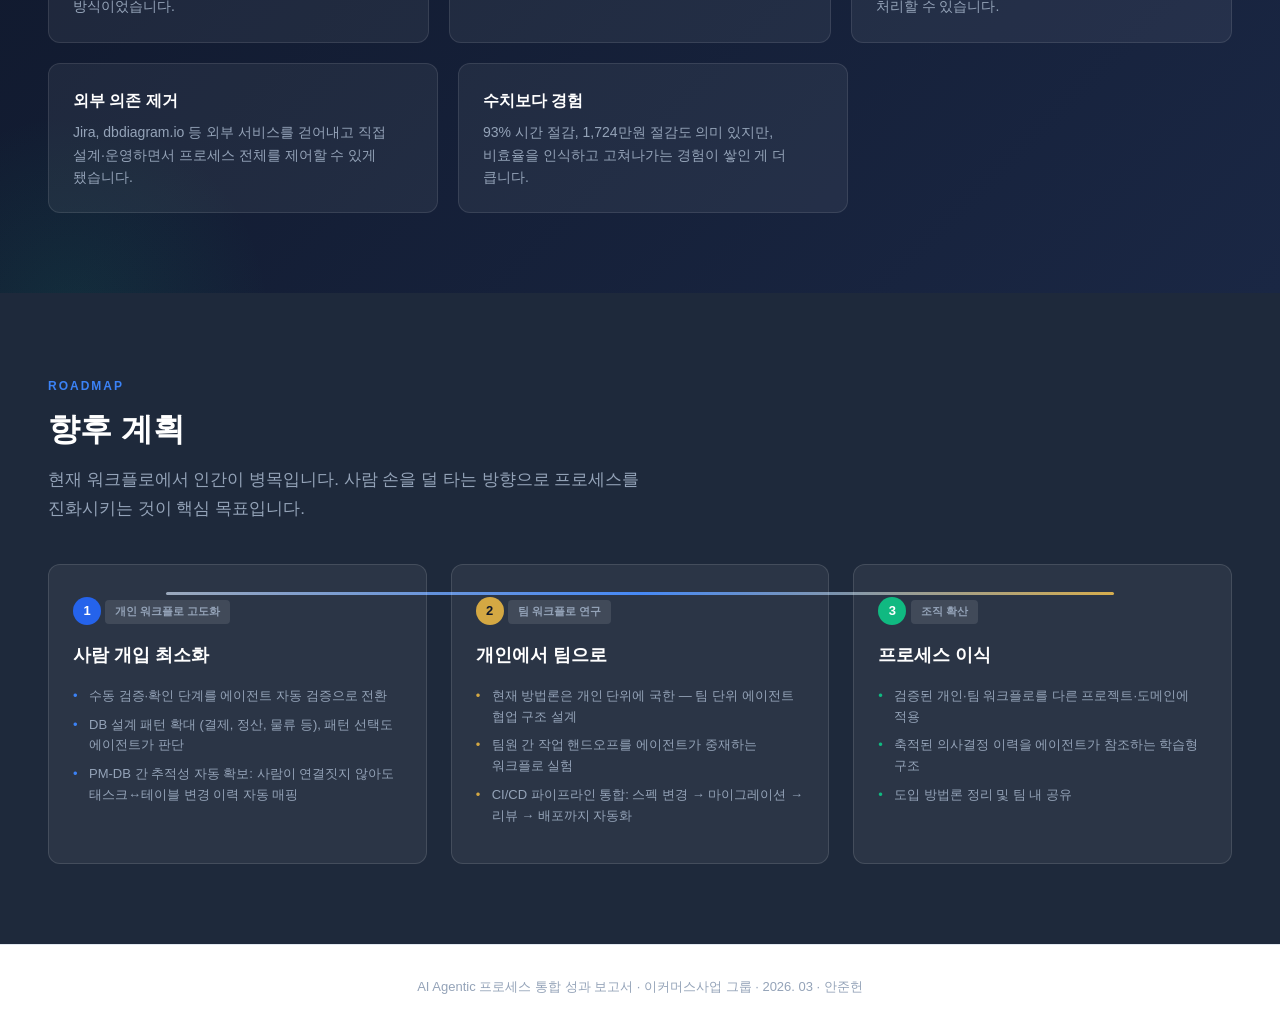
==== commit b4ff292b: "update: clarify AI agent cost is shared across all workflows Co-Authored-By: Claude Opus 4.6 (1M con" ====
--- a/docs/index.html
+++ b/docs/index.html
@@ -1952,7 +1952,7 @@
         <tr>
           <td>도구 라이선스 비용</td>
           <td>인당 월 $7.75+ (Jira Standard 기준)</td>
-          <td>AI 에이전트 구독 비용 (Max x5, 월 $110) <span class="improve-badge">저비용</span></td>
+          <td>AI 에이전트 구독 (Max x5, 월 $110) — PM·DB 설계 등 전 업무에 공용 <span class="improve-badge">범용</span></td>
         </tr>
         <tr>
           <td>WBS 현행화 소요</td>
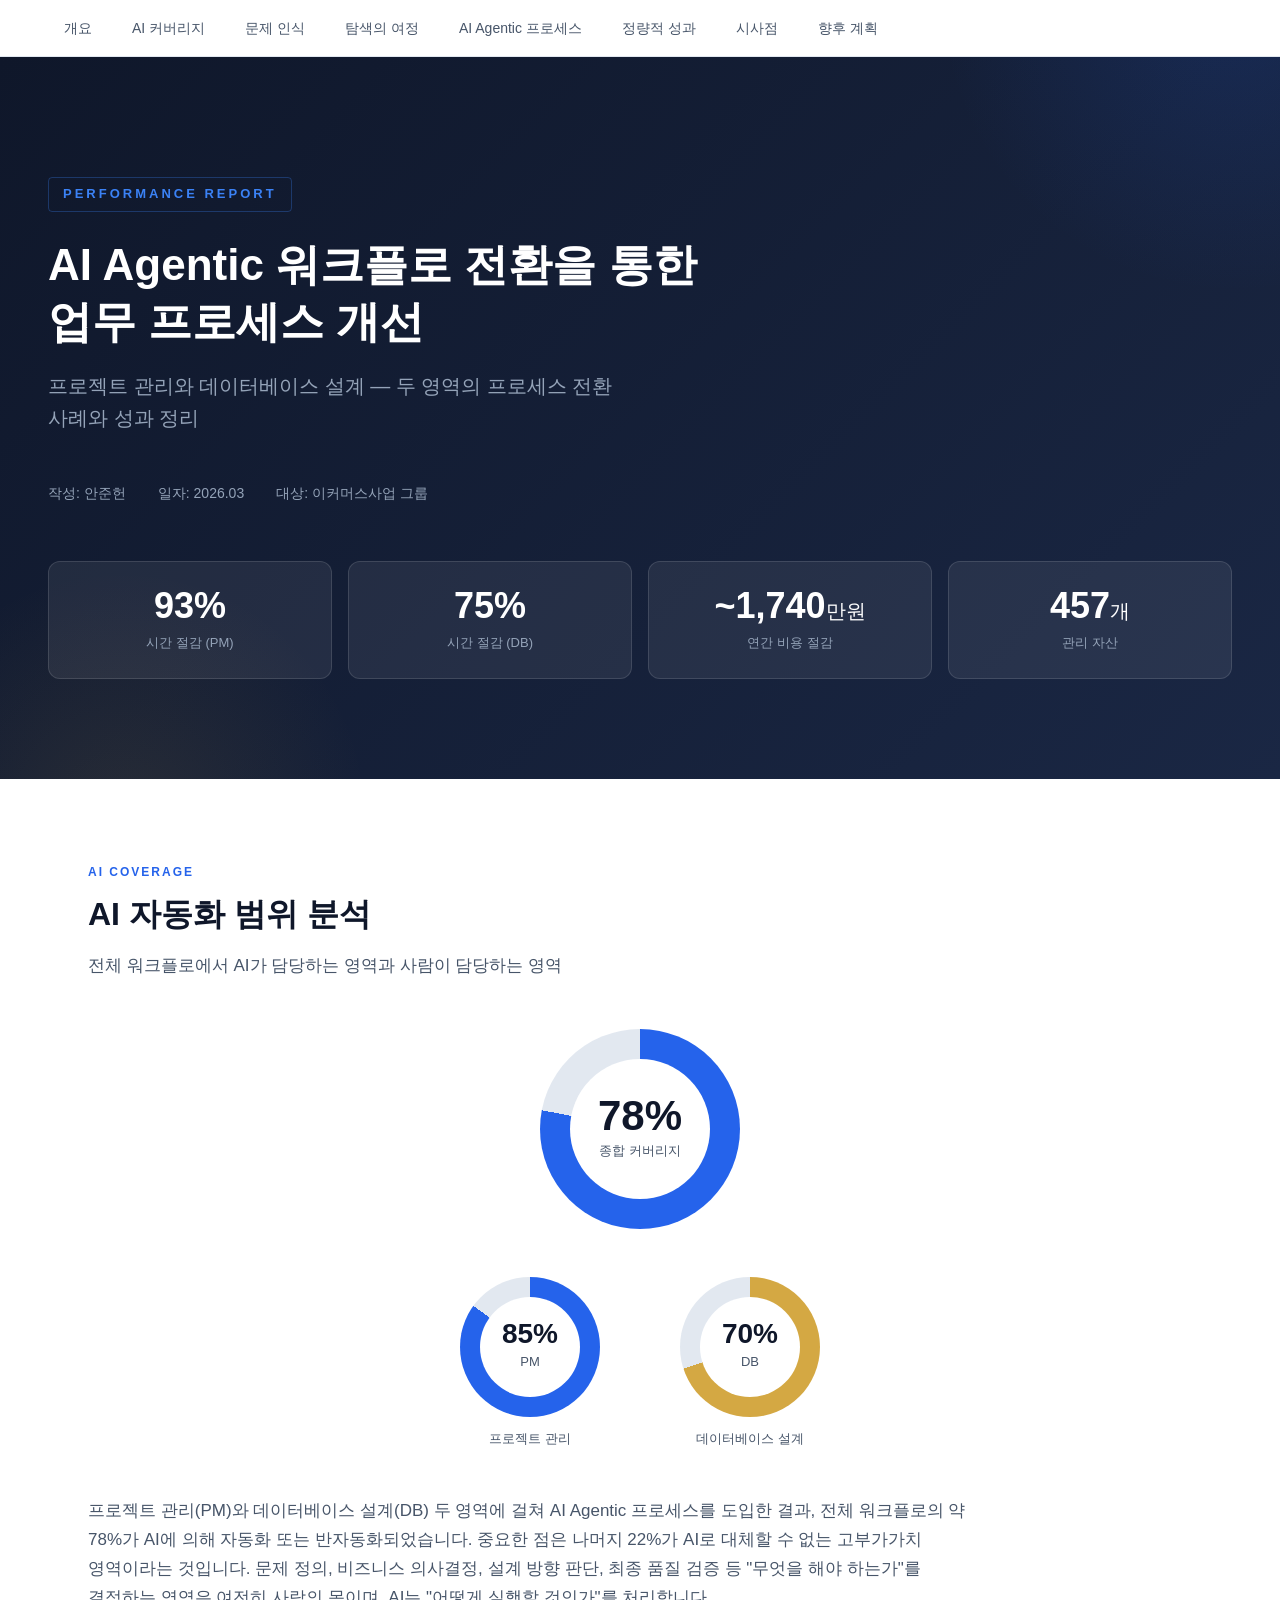
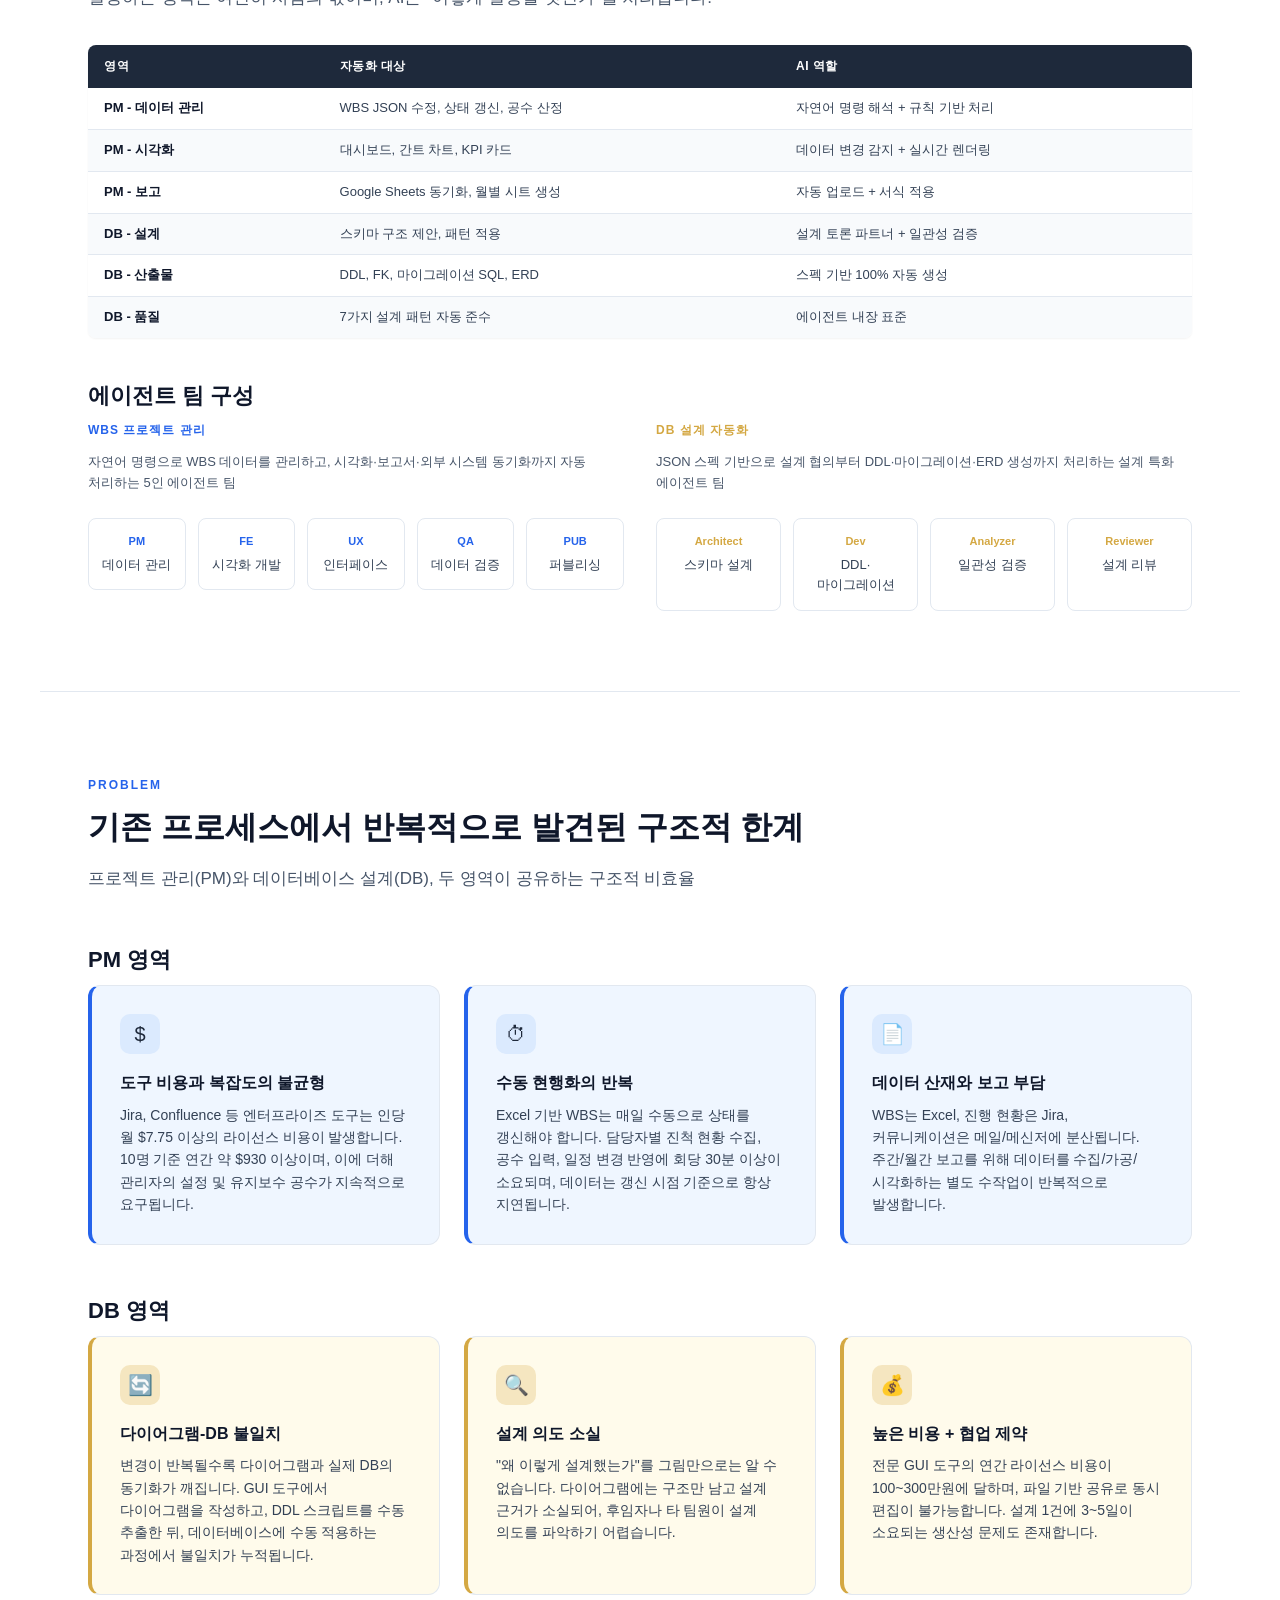
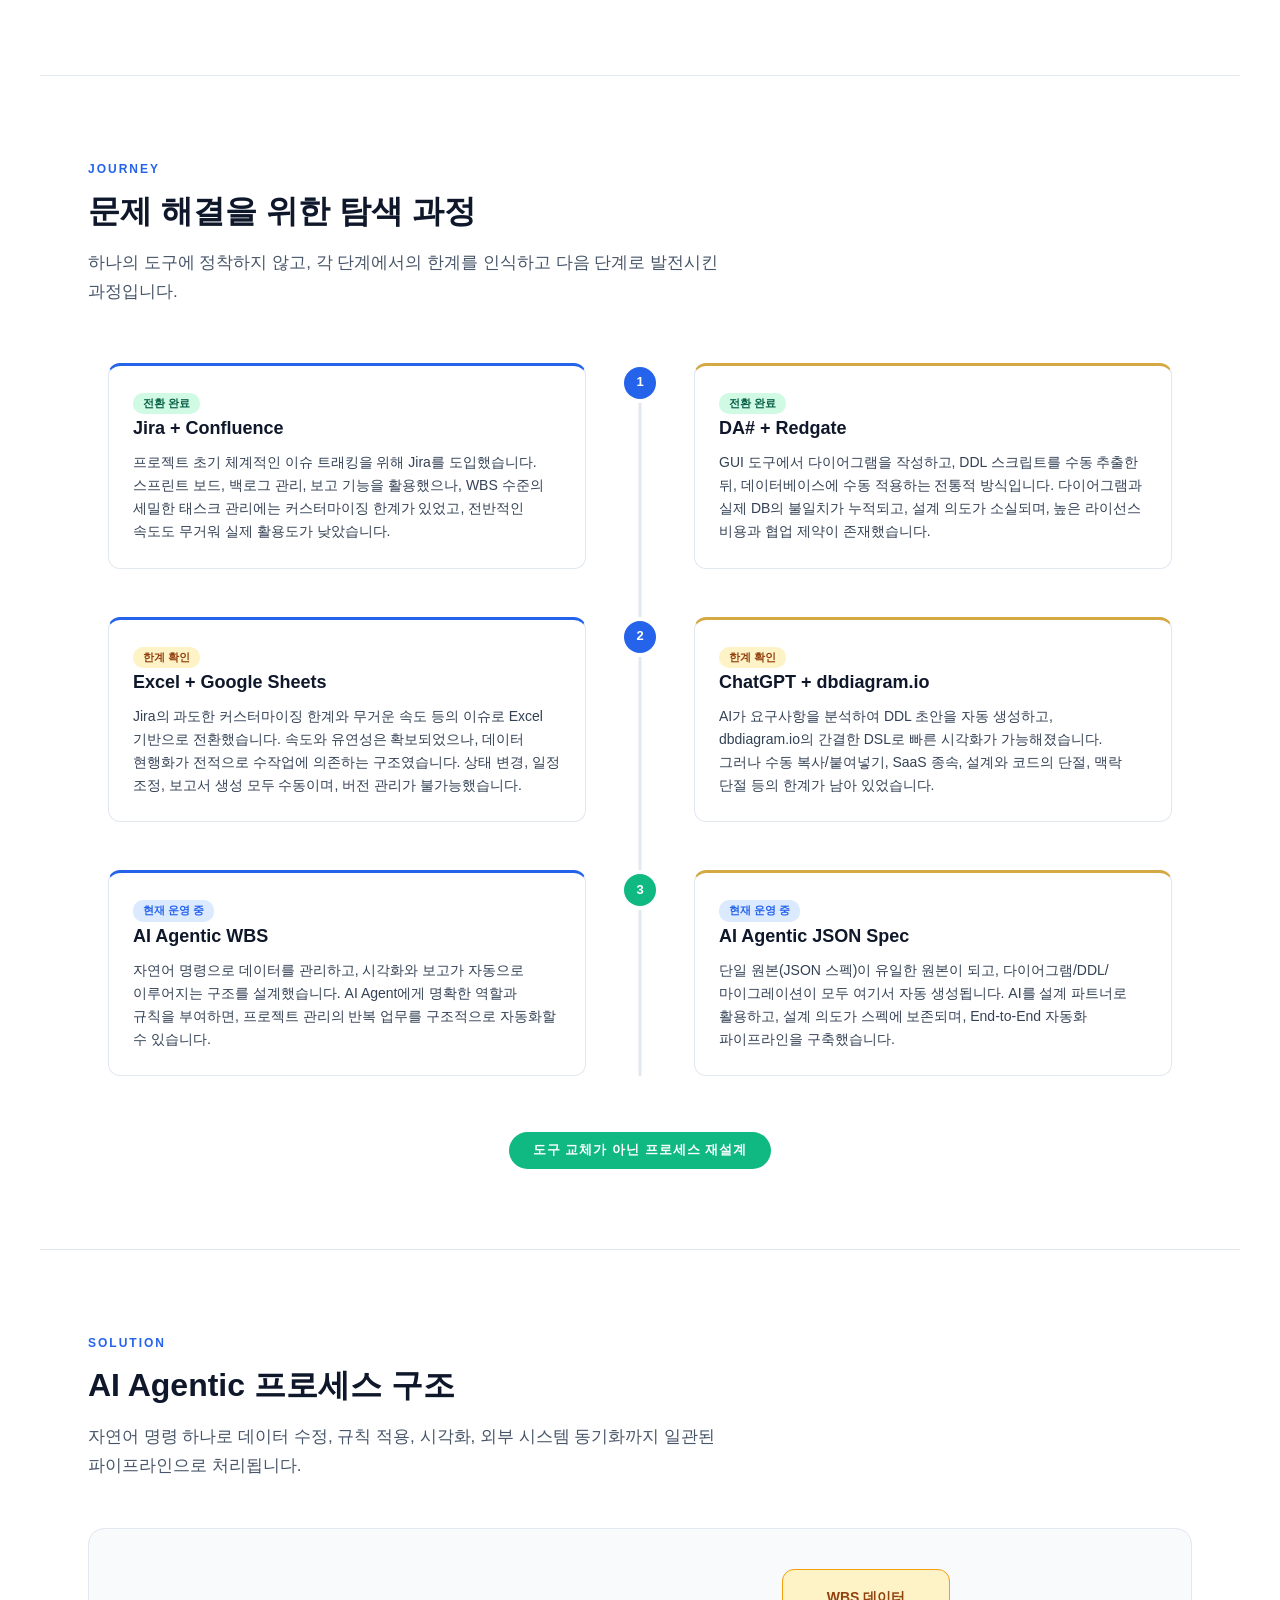
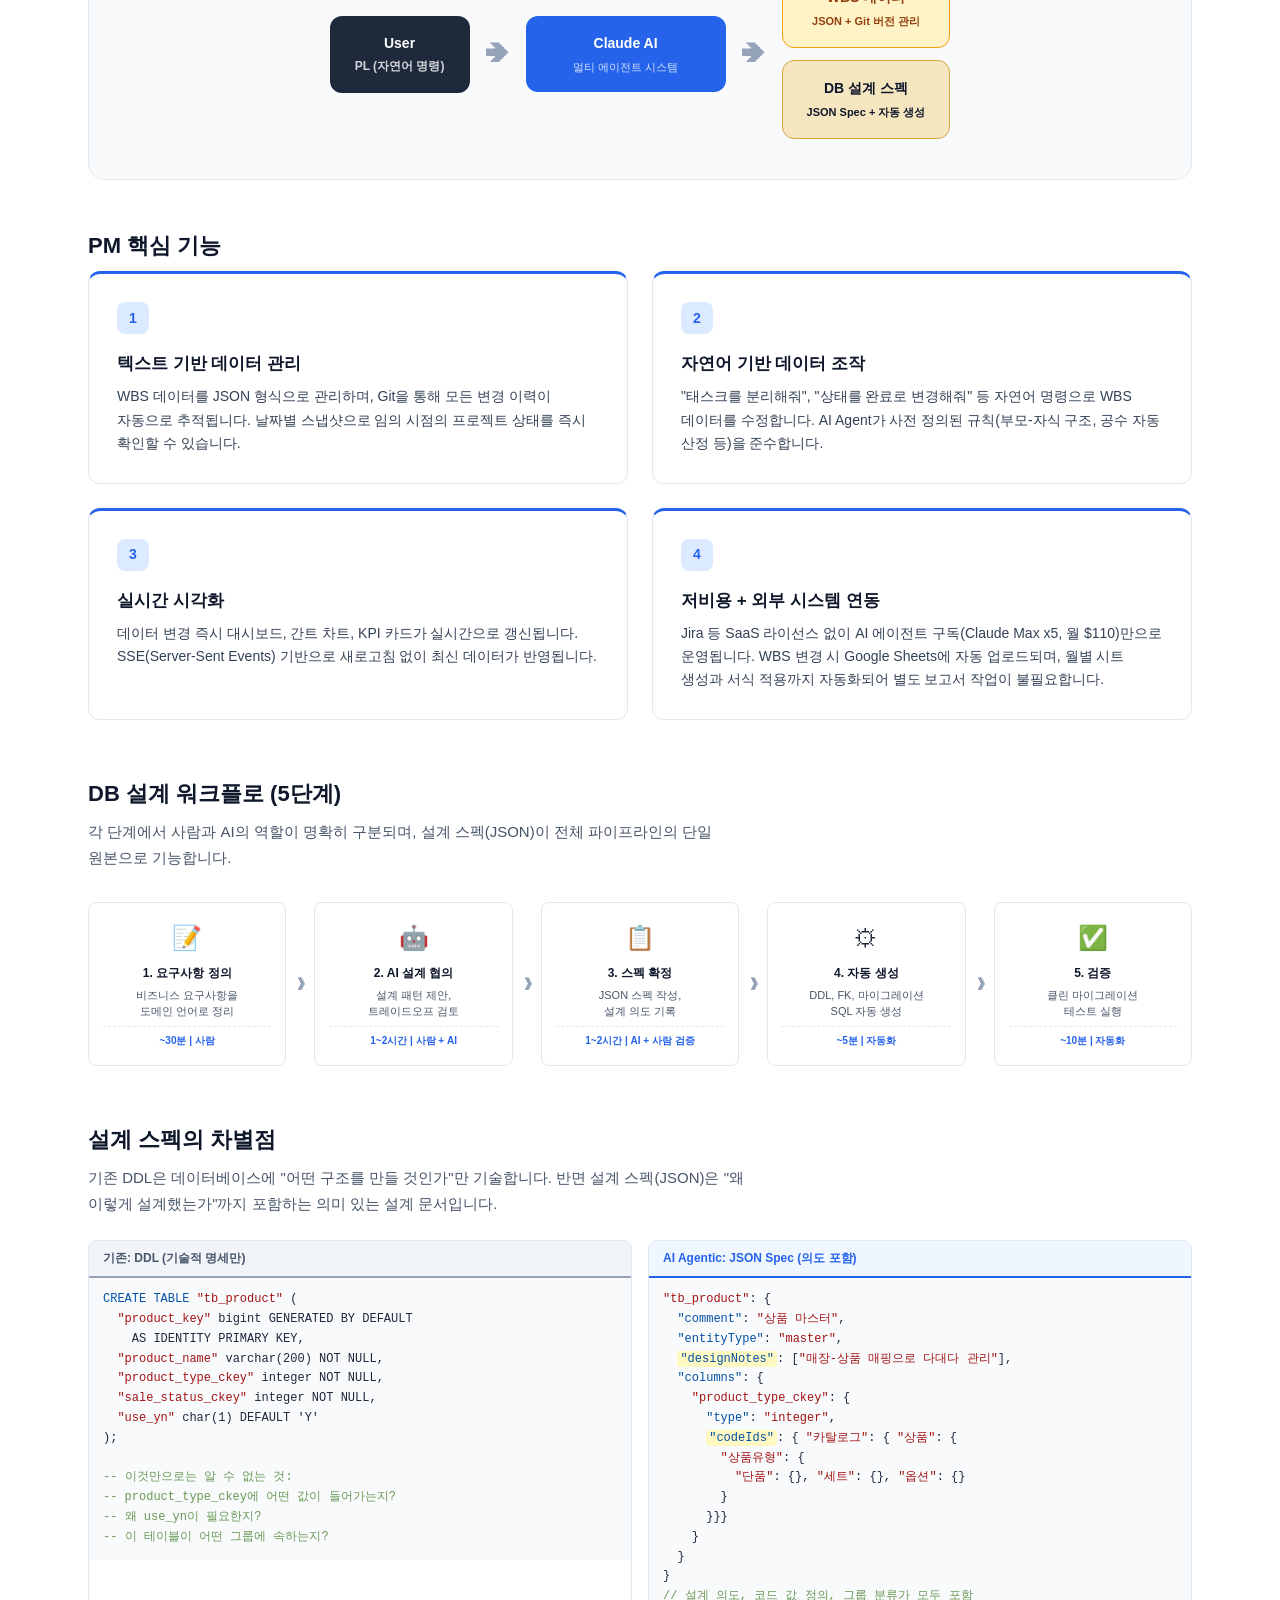
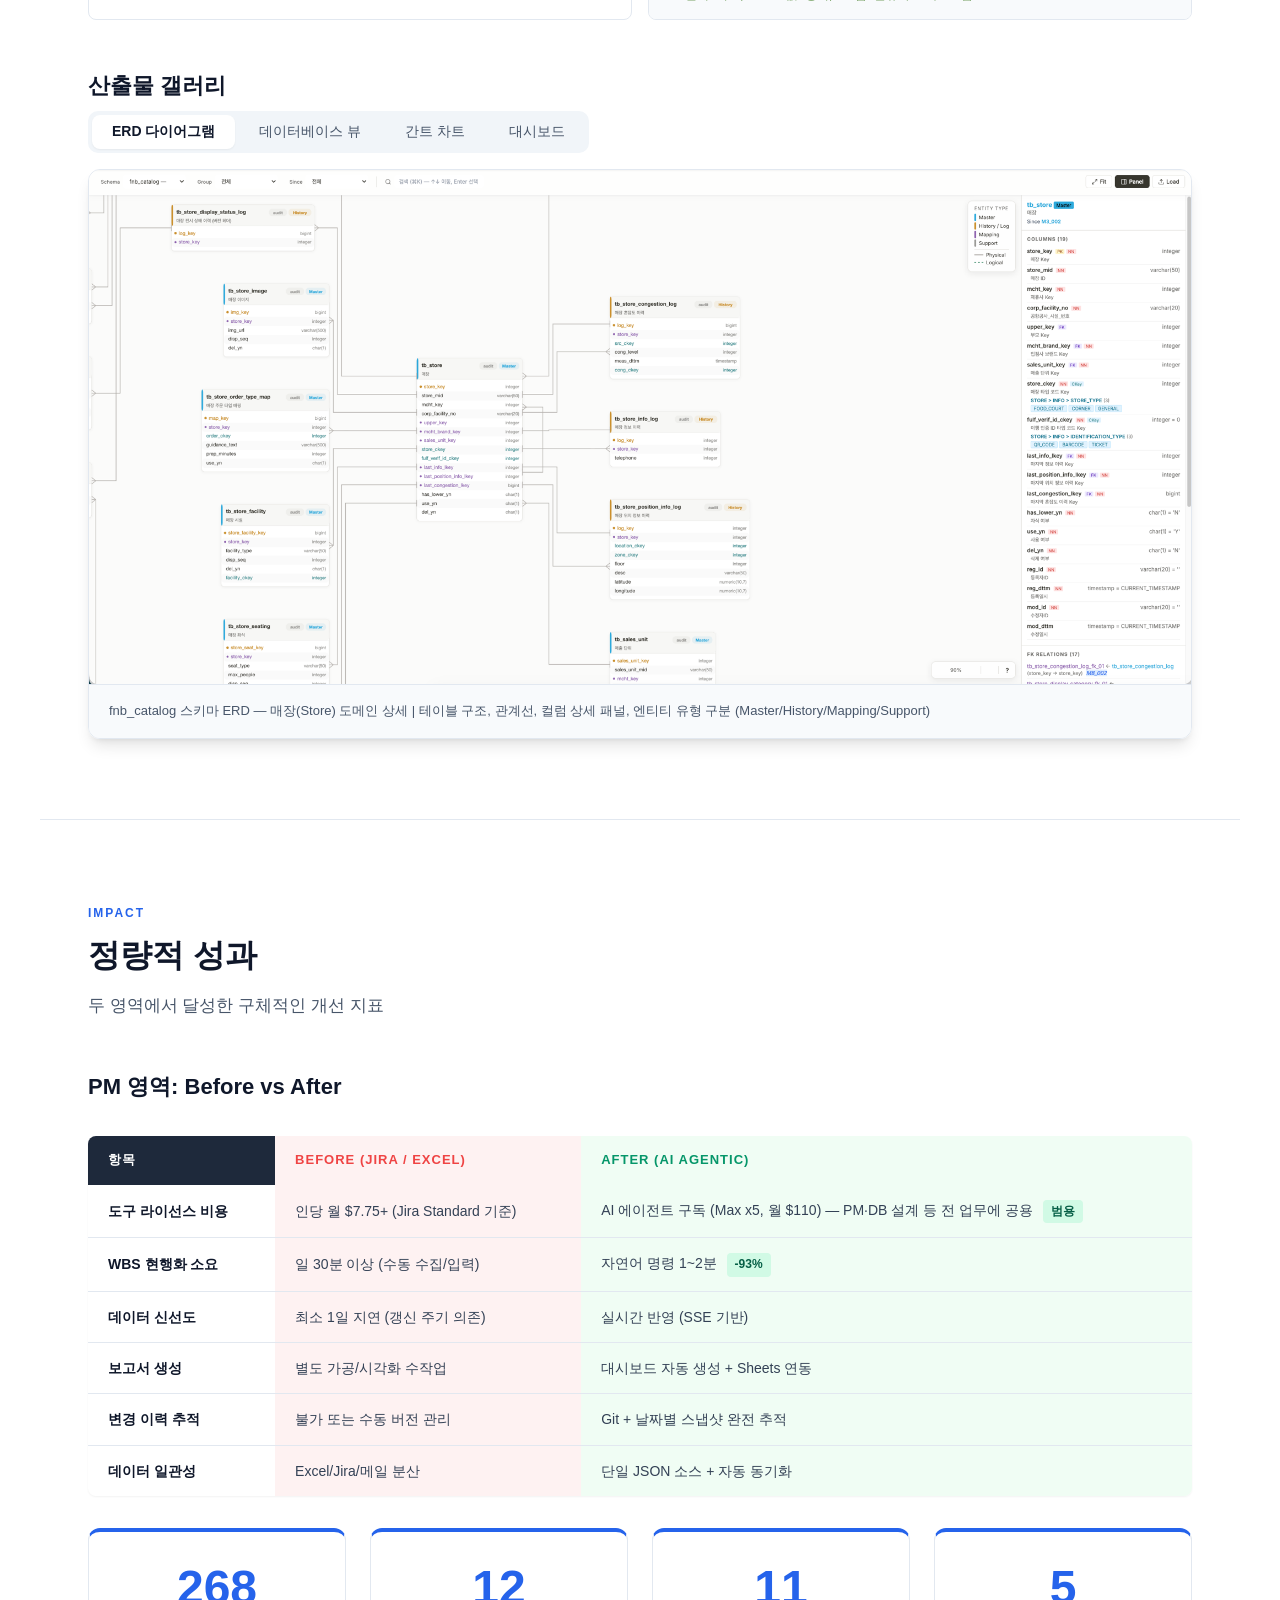
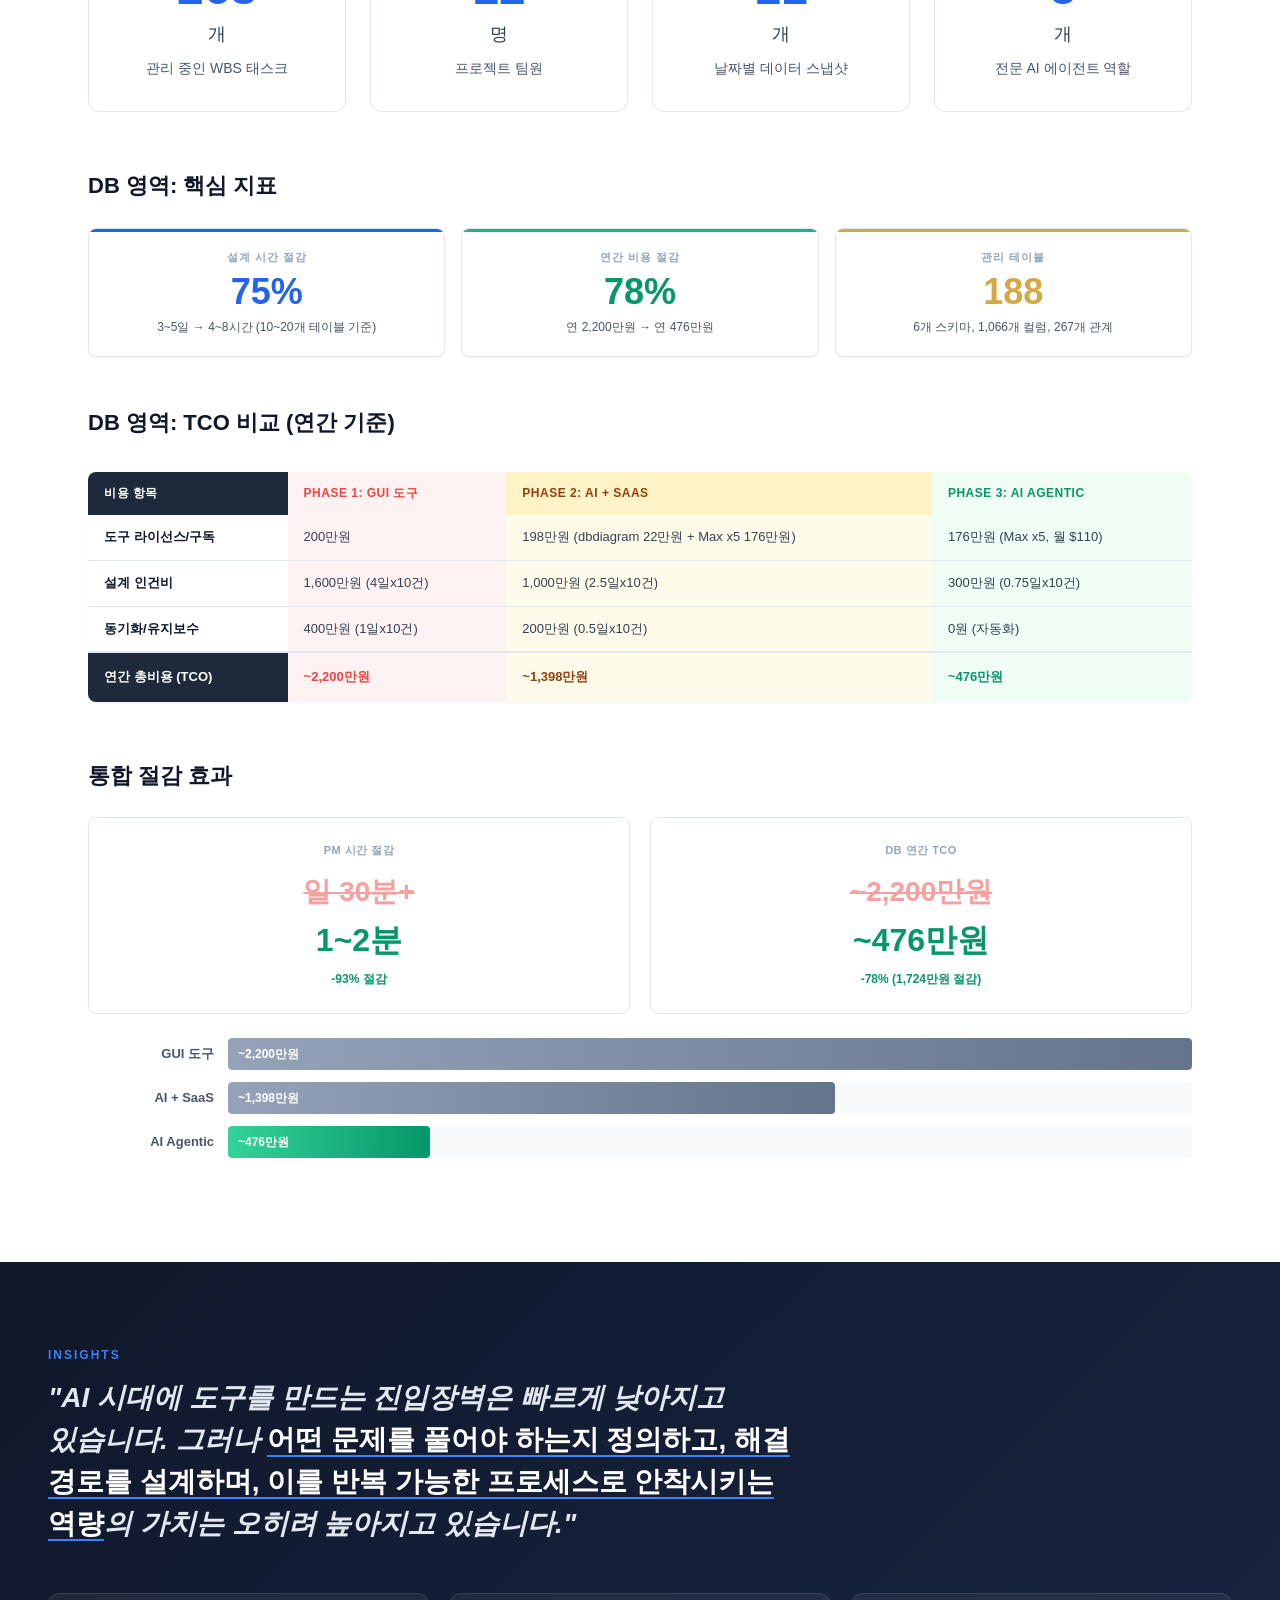
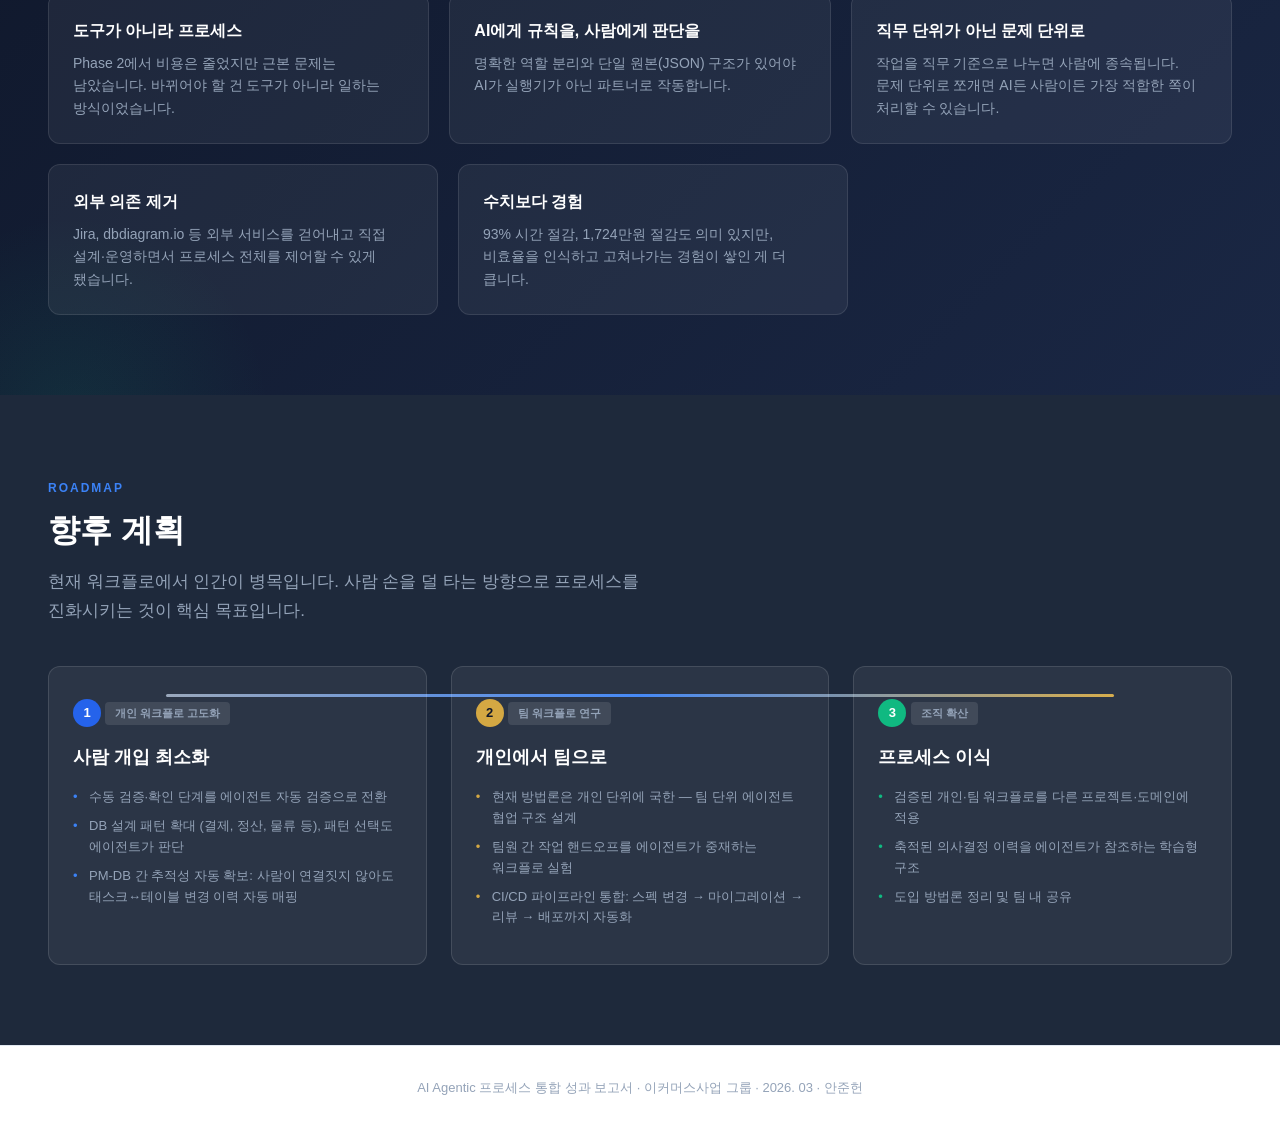
==== commit 02319fec: "update: split agent team into WBS and DB groups with descriptions Co-Authored-By: Claude Opus 4.6 (1" ====
--- a/docs/index.html
+++ b/docs/index.html
@@ -1608,26 +1608,27 @@
   <!-- Agent team grid -->
   <div class="reveal" style="margin-top:40px;">
     <h3 class="sub-title" style="margin-top:0;">에이전트 팀 구성</h3>
-    <div class="agent-grid">
-      <div class="agent-badge pm">
-        <span class="agent-icon">PM</span>
-        WBS 데이터 관리
-      </div>
-      <div class="agent-badge pm">
-        <span class="agent-icon">FE</span>
-        시각화 개발
-      </div>
-      <div class="agent-badge pm">
-        <span class="agent-icon">UX</span>
-        인터페이스 설계
-      </div>
-      <div class="agent-badge pm">
-        <span class="agent-icon">QA</span>
-        데이터 검증
-      </div>
-      <div class="agent-badge pm">
-        <span class="agent-icon">PUB</span>
-        퍼블리싱
+    <div class="grid-2" style="gap:32px;">
+      <div>
+        <p style="font-size:12px;font-weight:700;letter-spacing:1px;color:var(--blue-600);margin-bottom:12px;">WBS 프로젝트 관리</p>
+        <p style="font-size:13px;color:var(--navy-600);margin-bottom:16px;line-height:1.6;">자연어 명령으로 WBS 데이터를 관리하고, 시각화·보고서·외부 시스템 동기화까지 자동 처리하는 5인 에이전트 팀</p>
+        <div class="agent-grid" style="grid-template-columns:repeat(5,1fr);">
+          <div class="agent-badge pm"><span class="agent-icon">PM</span>데이터 관리</div>
+          <div class="agent-badge pm"><span class="agent-icon">FE</span>시각화 개발</div>
+          <div class="agent-badge pm"><span class="agent-icon">UX</span>인터페이스</div>
+          <div class="agent-badge pm"><span class="agent-icon">QA</span>데이터 검증</div>
+          <div class="agent-badge pm"><span class="agent-icon">PUB</span>퍼블리싱</div>
+        </div>
+      </div>
+      <div>
+        <p style="font-size:12px;font-weight:700;letter-spacing:1px;color:var(--gold);margin-bottom:12px;">DB 설계 자동화</p>
+        <p style="font-size:13px;color:var(--navy-600);margin-bottom:16px;line-height:1.6;">JSON 스펙 기반으로 설계 협의부터 DDL·마이그레이션·ERD 생성까지 처리하는 설계 특화 에이전트 팀</p>
+        <div class="agent-grid" style="grid-template-columns:repeat(4,1fr);">
+          <div class="agent-badge db"><span class="agent-icon">Architect</span>스키마 설계</div>
+          <div class="agent-badge db"><span class="agent-icon">Dev</span>DDL·마이그레이션</div>
+          <div class="agent-badge db"><span class="agent-icon">Analyzer</span>일관성 검증</div>
+          <div class="agent-badge db"><span class="agent-icon">Reviewer</span>설계 리뷰</div>
+        </div>
       </div>
     </div>
   </div>
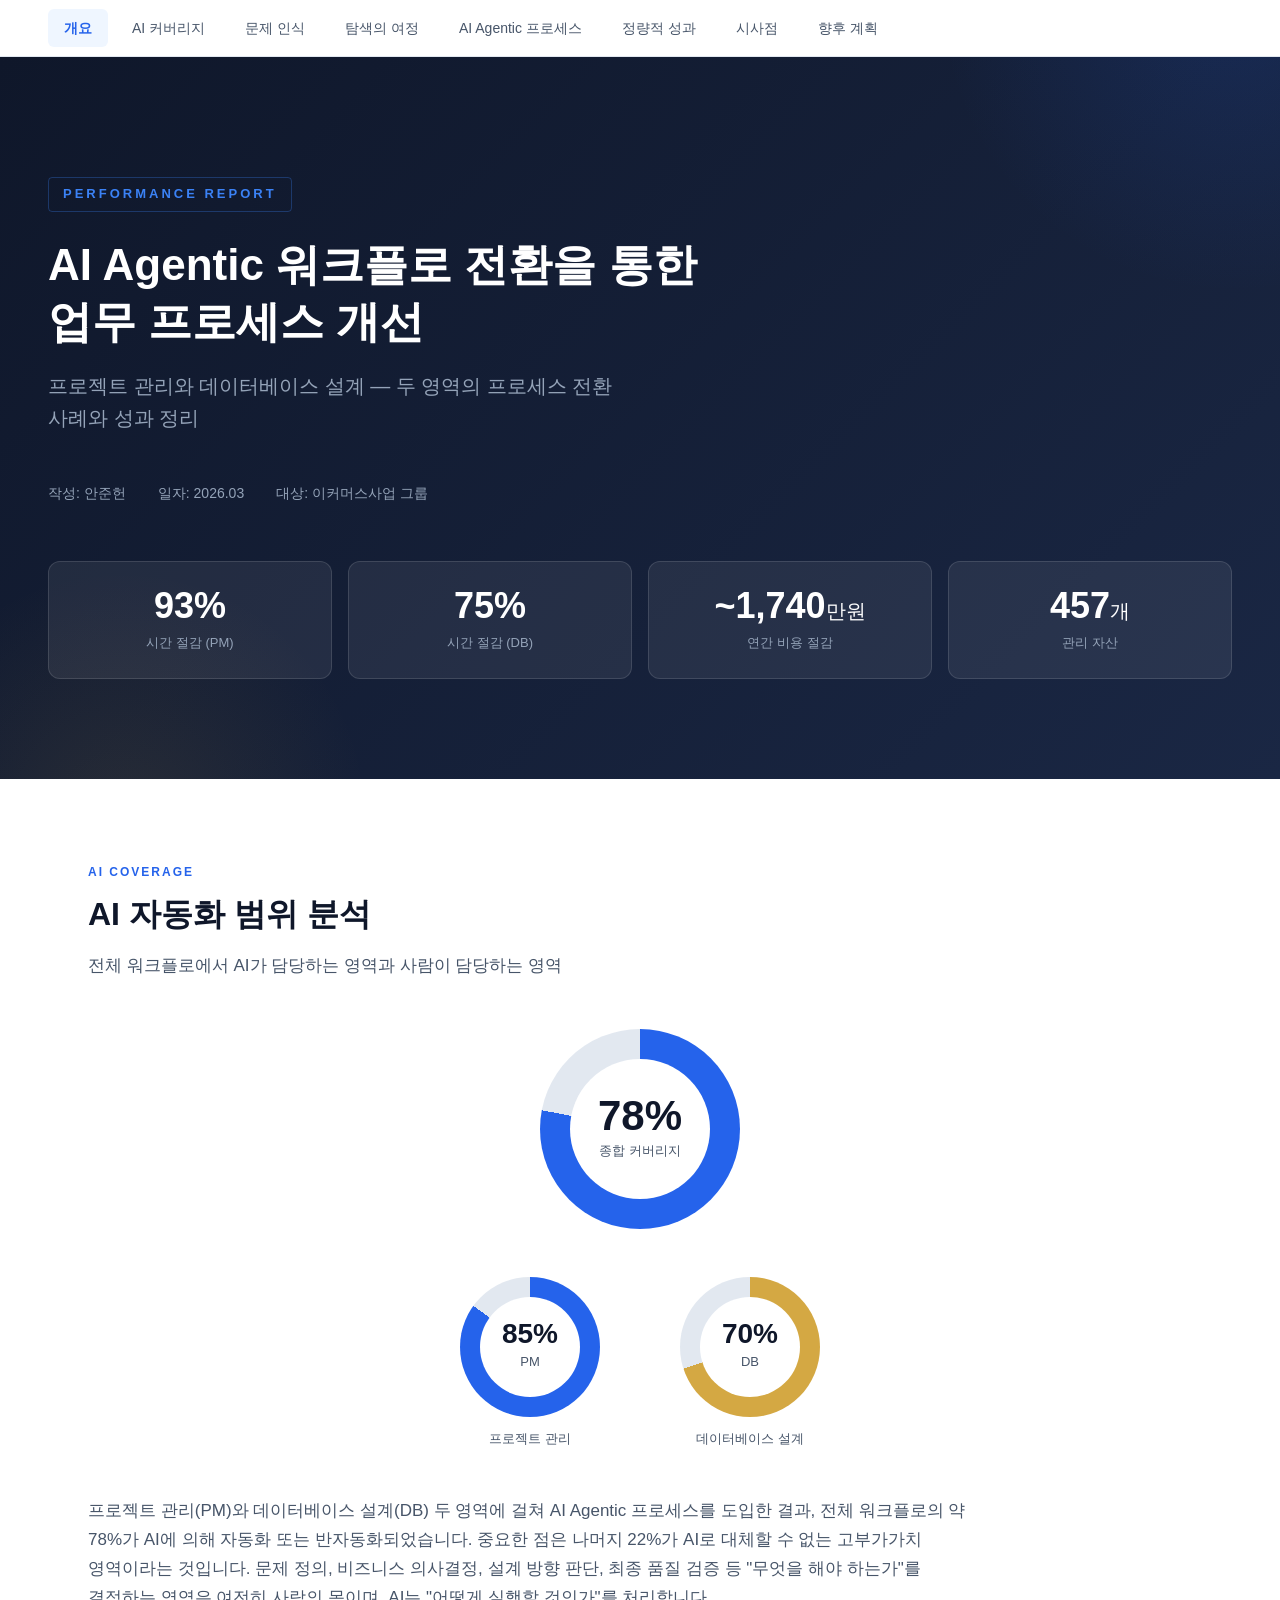
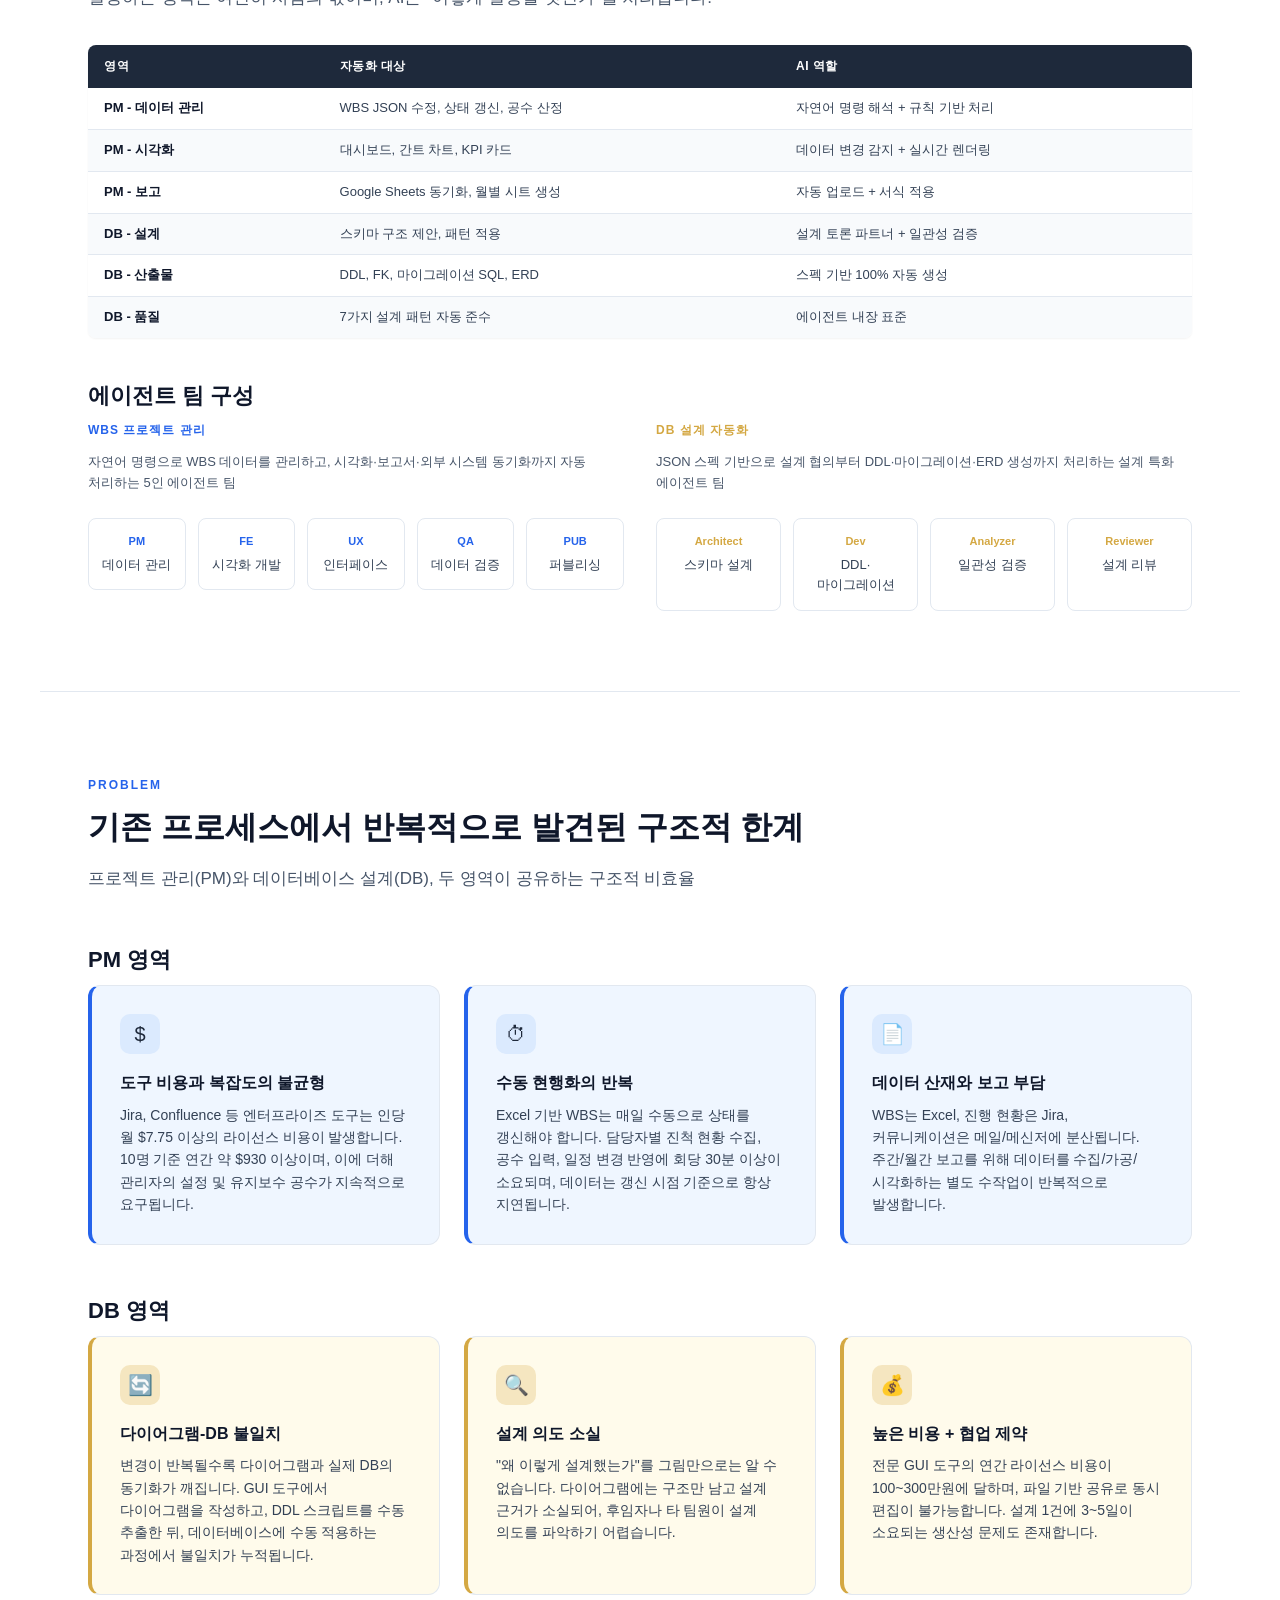
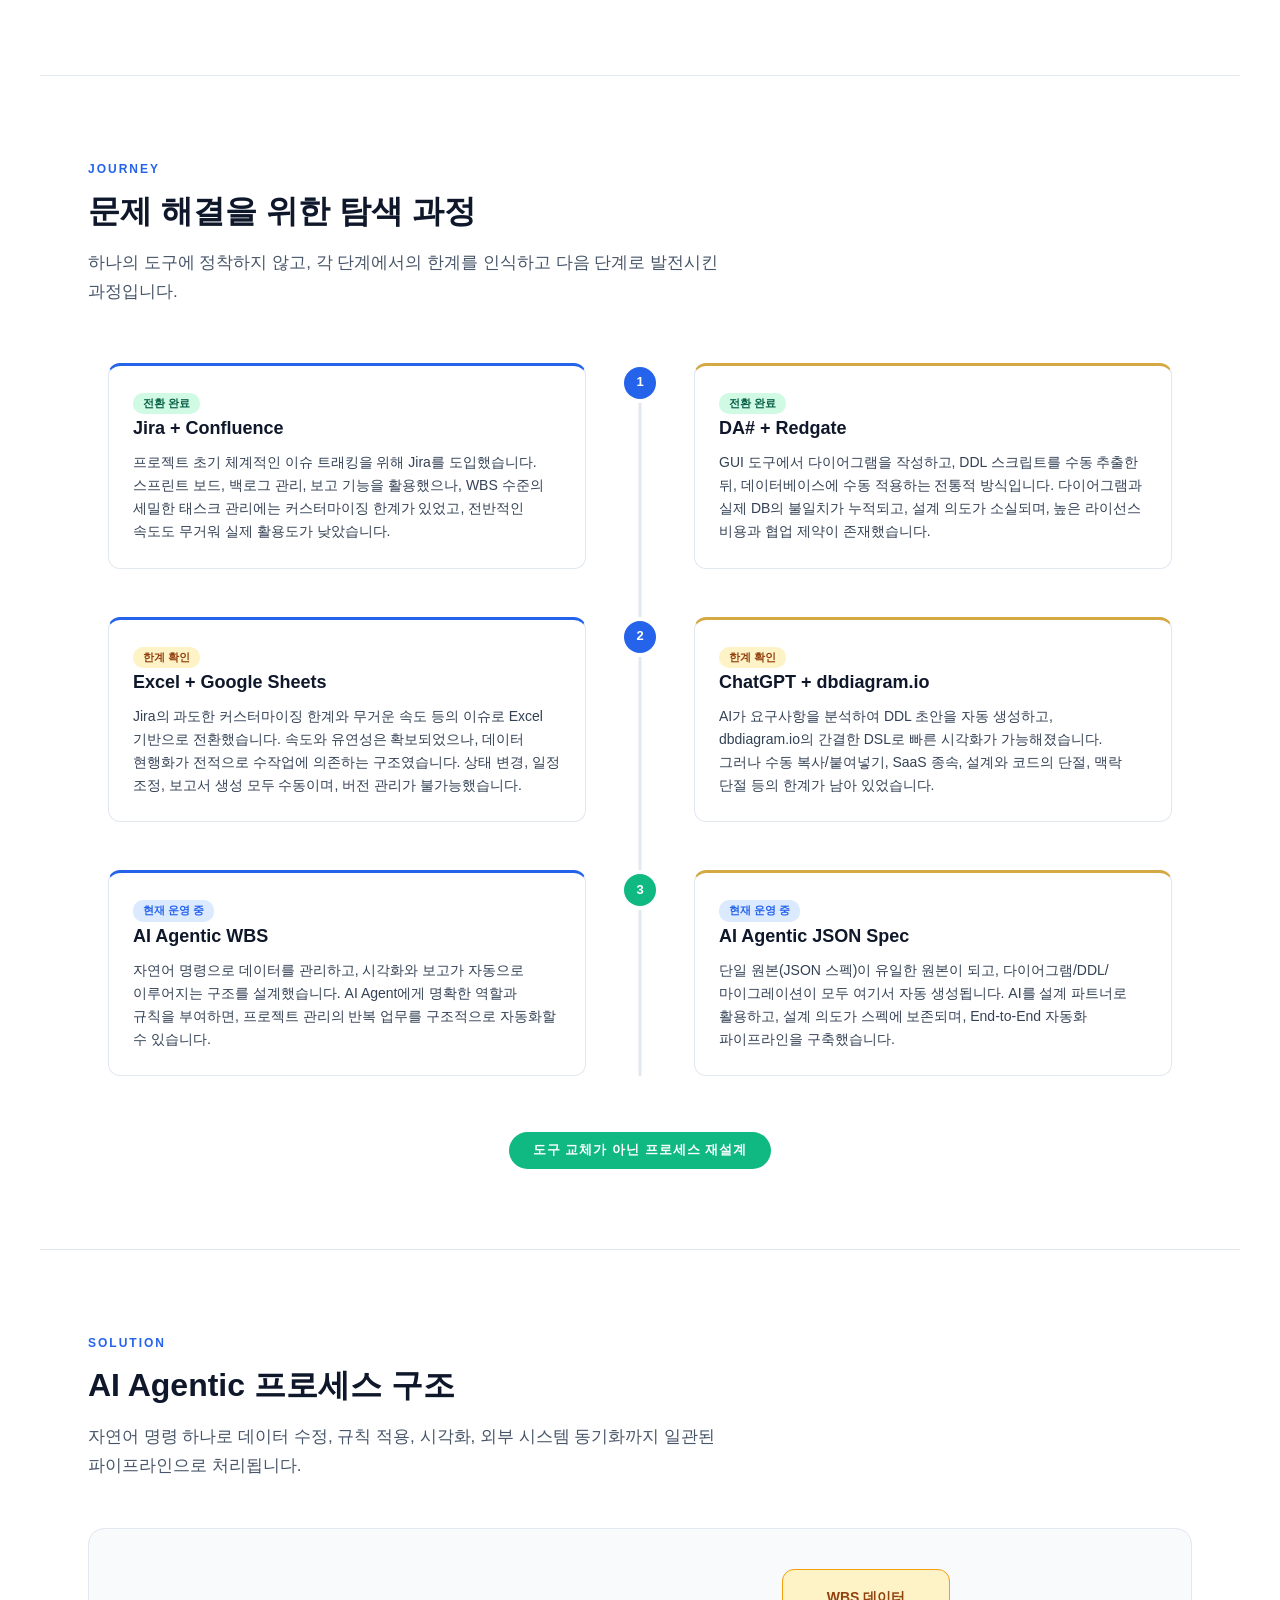
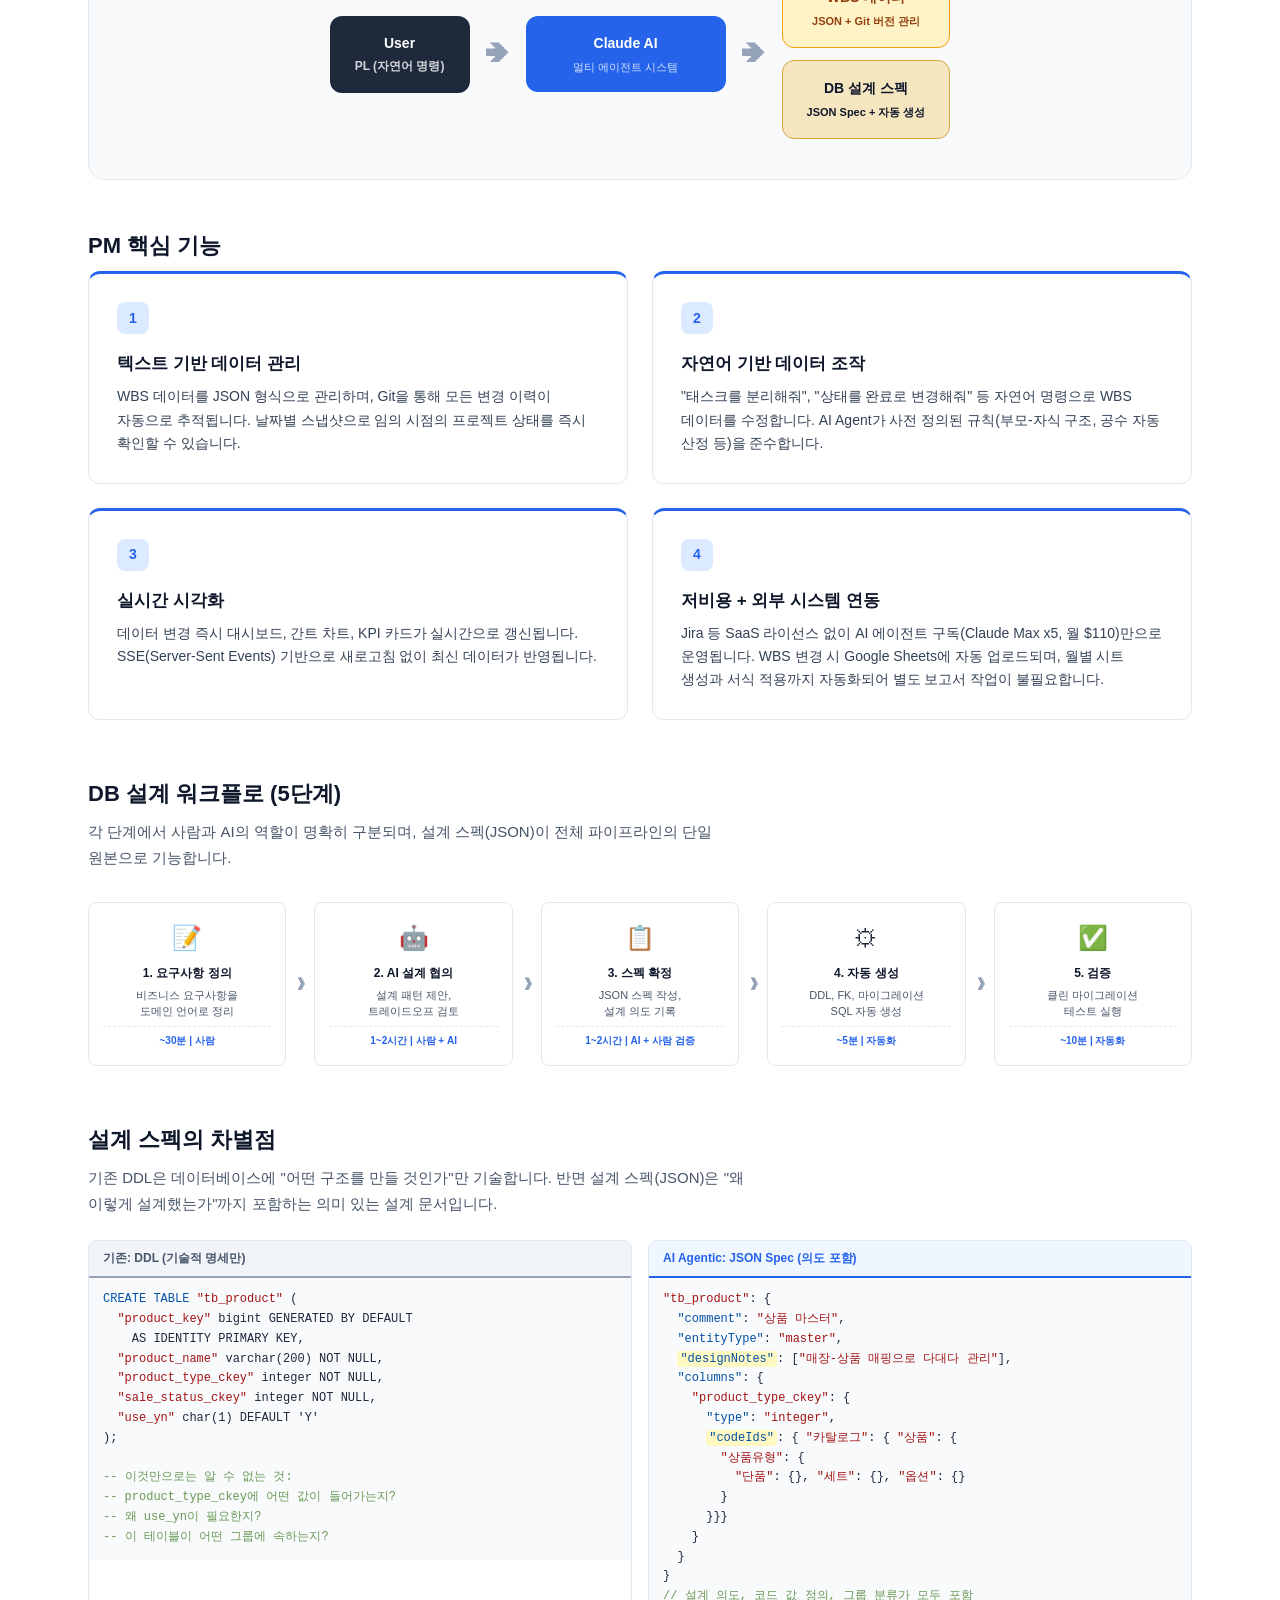
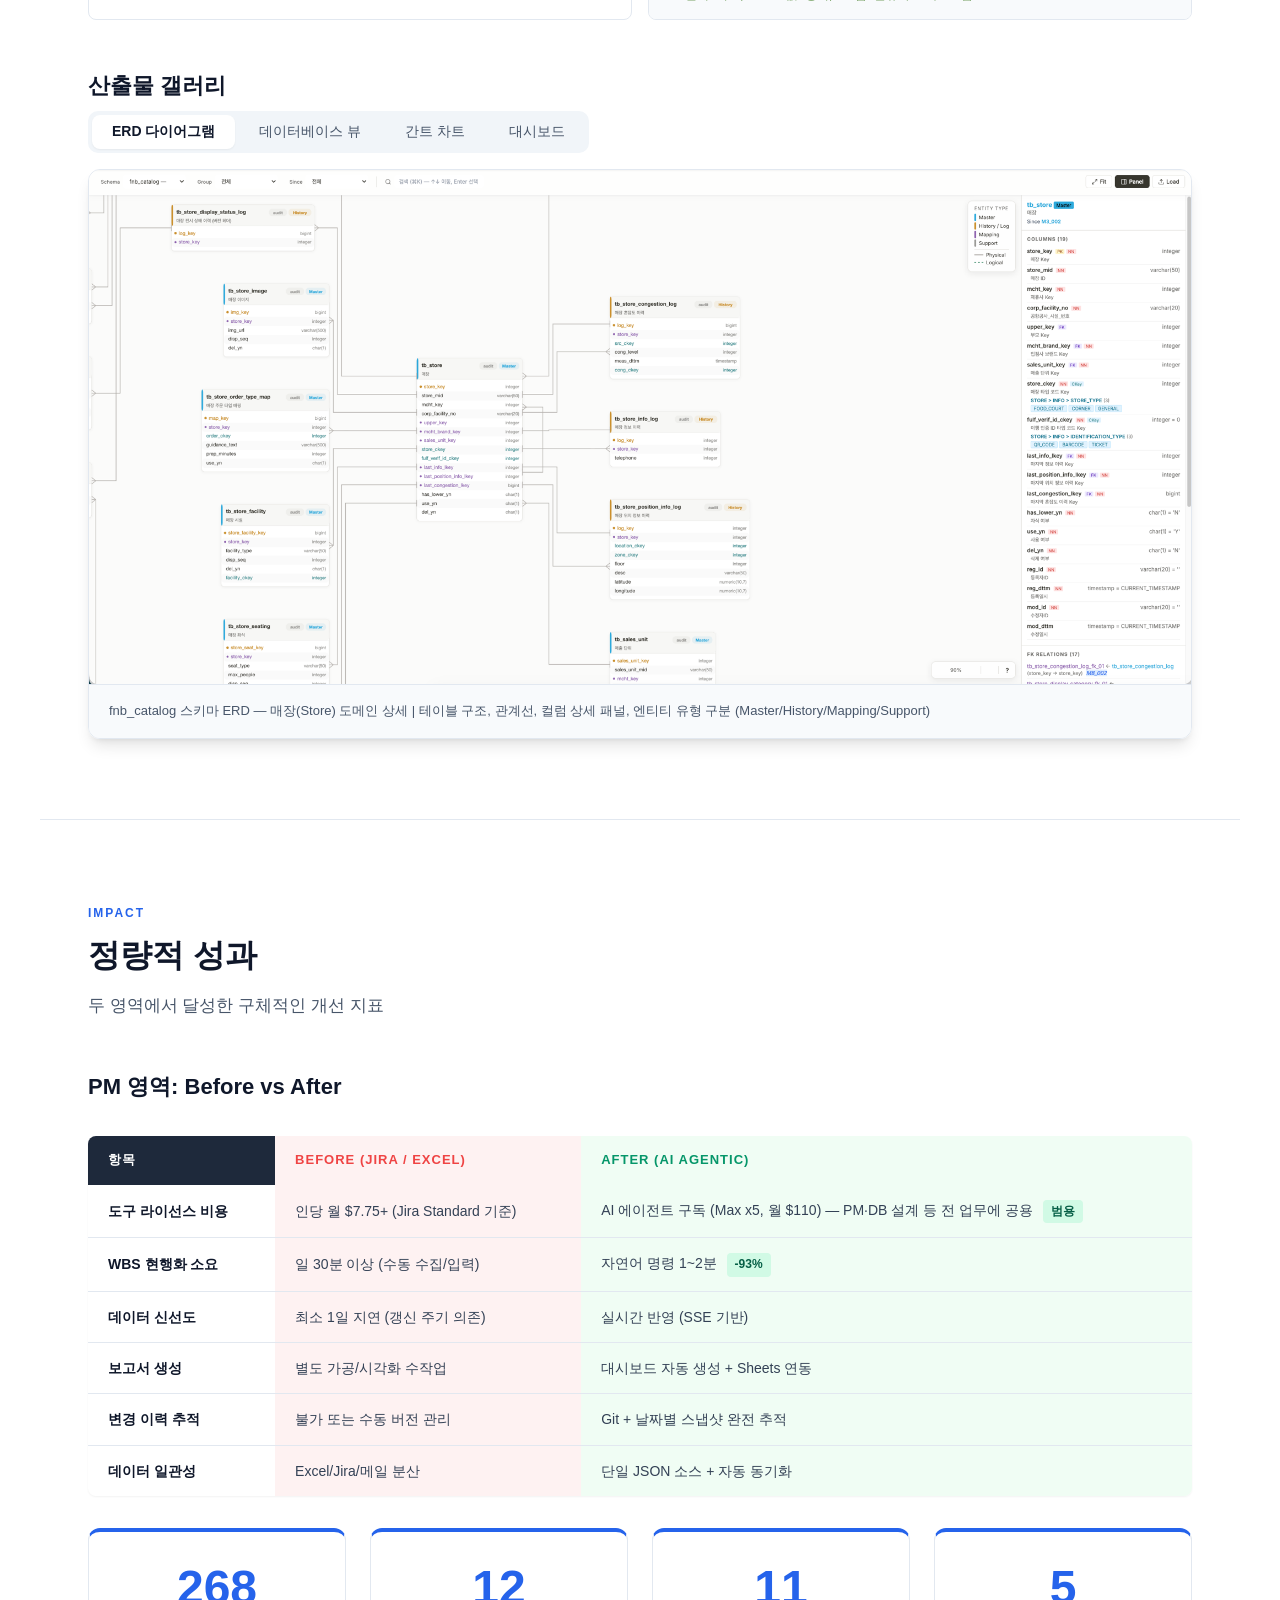
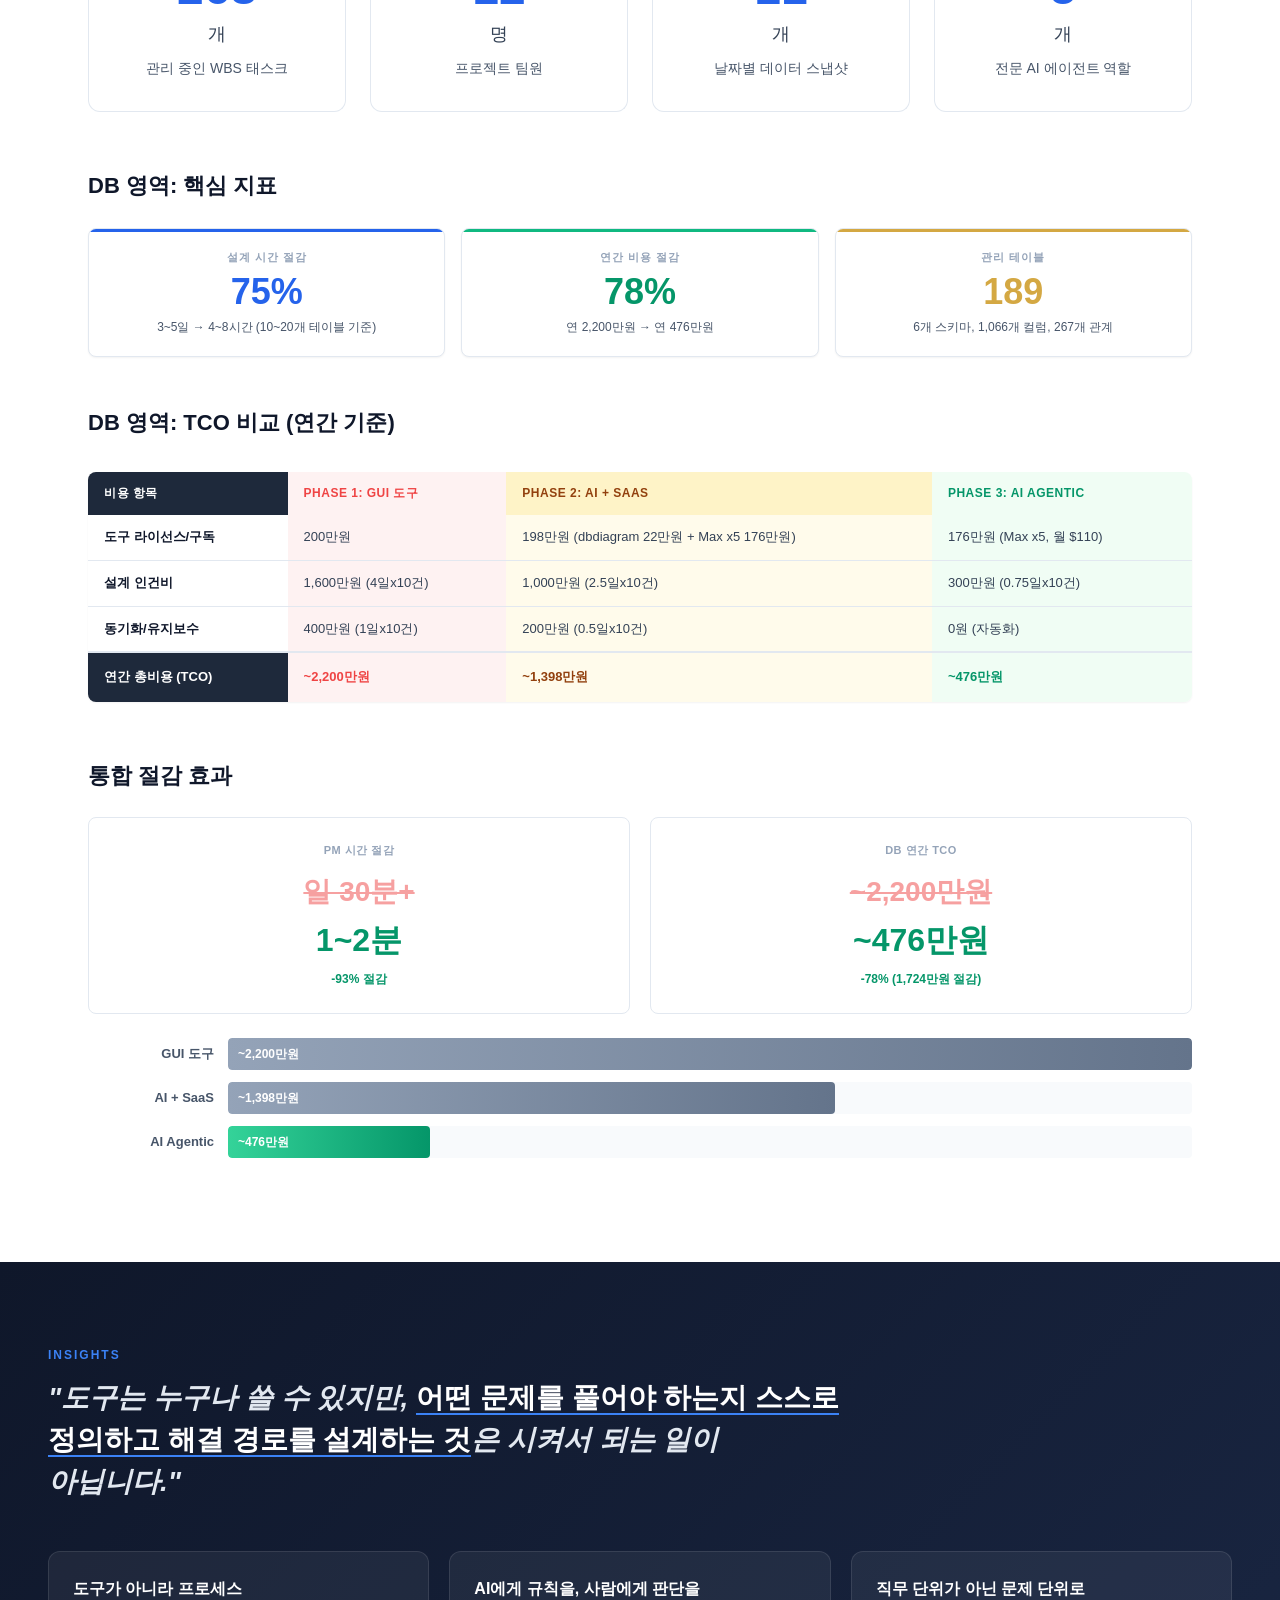
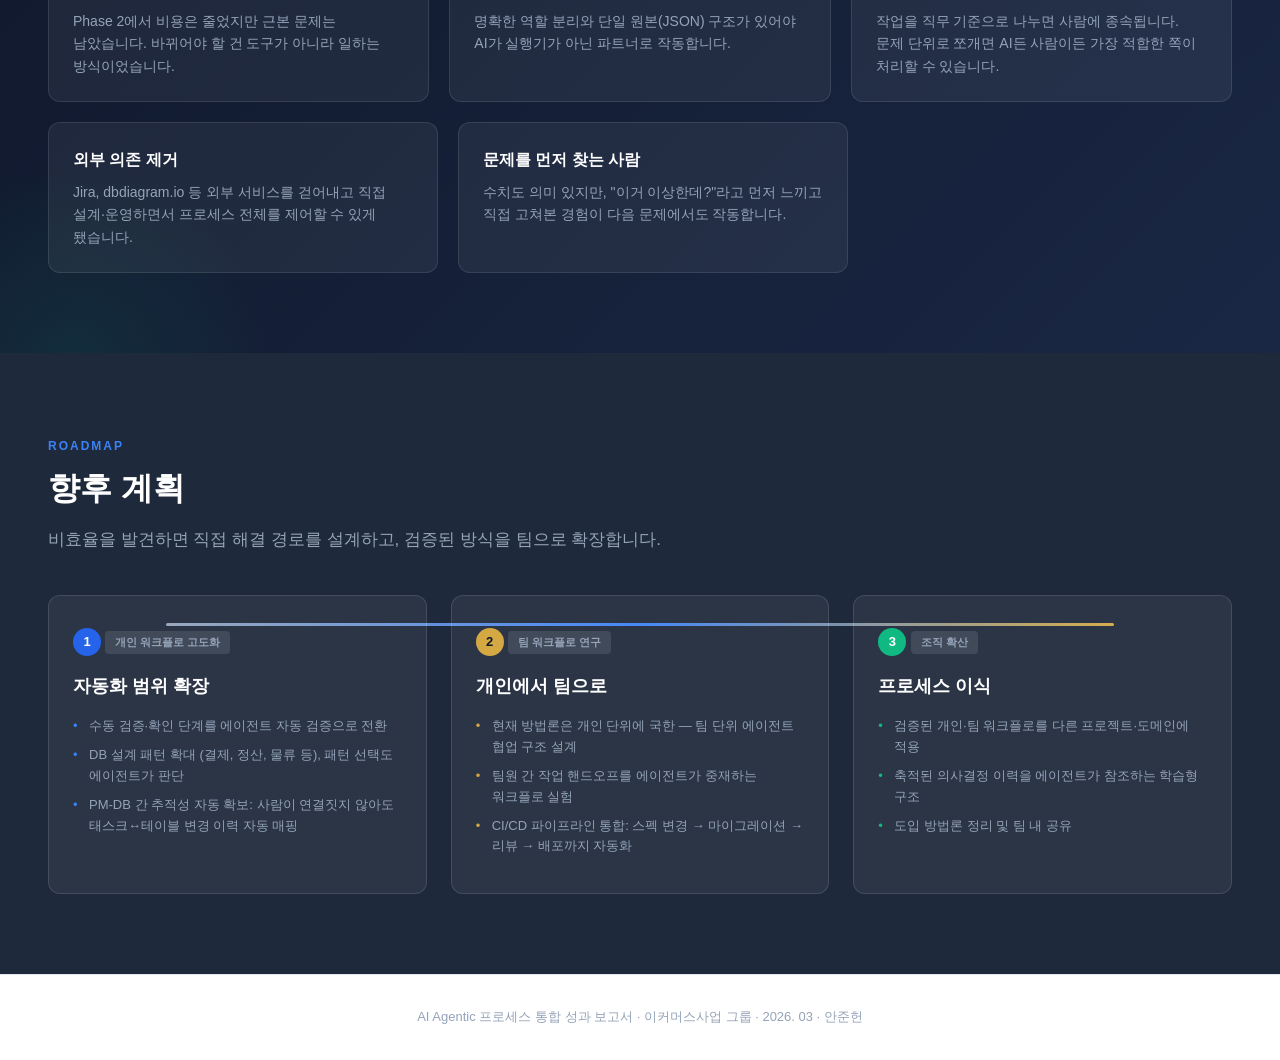
==== commit fcbf4d01: "update: remove bottleneck framing, focus on initiative and problem awareness Co-Authored-By: Claude " ====
--- a/docs/index.html
+++ b/docs/index.html
@@ -2120,7 +2120,7 @@
     <div class="reveal">
       <span class="section-label" style="color:var(--blue-500);">INSIGHTS</span>
       <div class="insight-quote">
-        "AI 시대에 도구를 만드는 진입장벽은 빠르게 낮아지고 있습니다. 그러나 <em>어떤 문제를 풀어야 하는지 정의하고, 해결 경로를 설계하며, 이를 반복 가능한 프로세스로 안착시키는 역량</em>의 가치는 오히려 높아지고 있습니다."
+        "도구는 누구나 쓸 수 있지만, <em>어떤 문제를 풀어야 하는지 스스로 정의하고 해결 경로를 설계하는 것</em>은 시켜서 되는 일이 아닙니다."
       </div>
     </div>
 
@@ -2144,8 +2144,8 @@
         <p>Jira, dbdiagram.io 등 외부 서비스를 걷어내고 직접 설계·운영하면서 프로세스 전체를 제어할 수 있게 됐습니다.</p>
       </div>
       <div class="expansion-card">
-        <h3>수치보다 경험</h3>
-        <p>93% 시간 절감, 1,724만원 절감도 의미 있지만, 비효율을 인식하고 고쳐나가는 경험이 쌓인 게 더 큽니다.</p>
+        <h3>문제를 먼저 찾는 사람</h3>
+        <p>수치도 의미 있지만, "이거 이상한데?"라고 먼저 느끼고 직접 고쳐본 경험이 다음 문제에서도 작동합니다.</p>
       </div>
     </div>
   </div>
@@ -2160,14 +2160,14 @@
     <div class="reveal">
       <span class="section-label" style="color:var(--blue-500);">ROADMAP</span>
       <h2 class="section-title" style="color:var(--white);">향후 계획</h2>
-      <p class="section-desc" style="color:var(--navy-400);">현재 워크플로에서 인간이 병목입니다. 사람 손을 덜 타는 방향으로 프로세스를 진화시키는 것이 핵심 목표입니다.</p>
+      <p class="section-desc" style="color:var(--navy-400);">비효율을 발견하면 직접 해결 경로를 설계하고, 검증된 방식을 팀으로 확장합니다.</p>
     </div>
 
     <div class="roadmap-grid reveal">
       <div class="roadmap-card">
         <div class="roadmap-phase-num">1</div>
         <span class="timeline-tag">개인 워크플로 고도화</span>
-        <h3>사람 개입 최소화</h3>
+        <h3>자동화 범위 확장</h3>
         <ul>
           <li>수동 검증·확인 단계를 에이전트 자동 검증으로 전환</li>
           <li>DB 설계 패턴 확대 (결제, 정산, 물류 등), 패턴 선택도 에이전트가 판단</li>
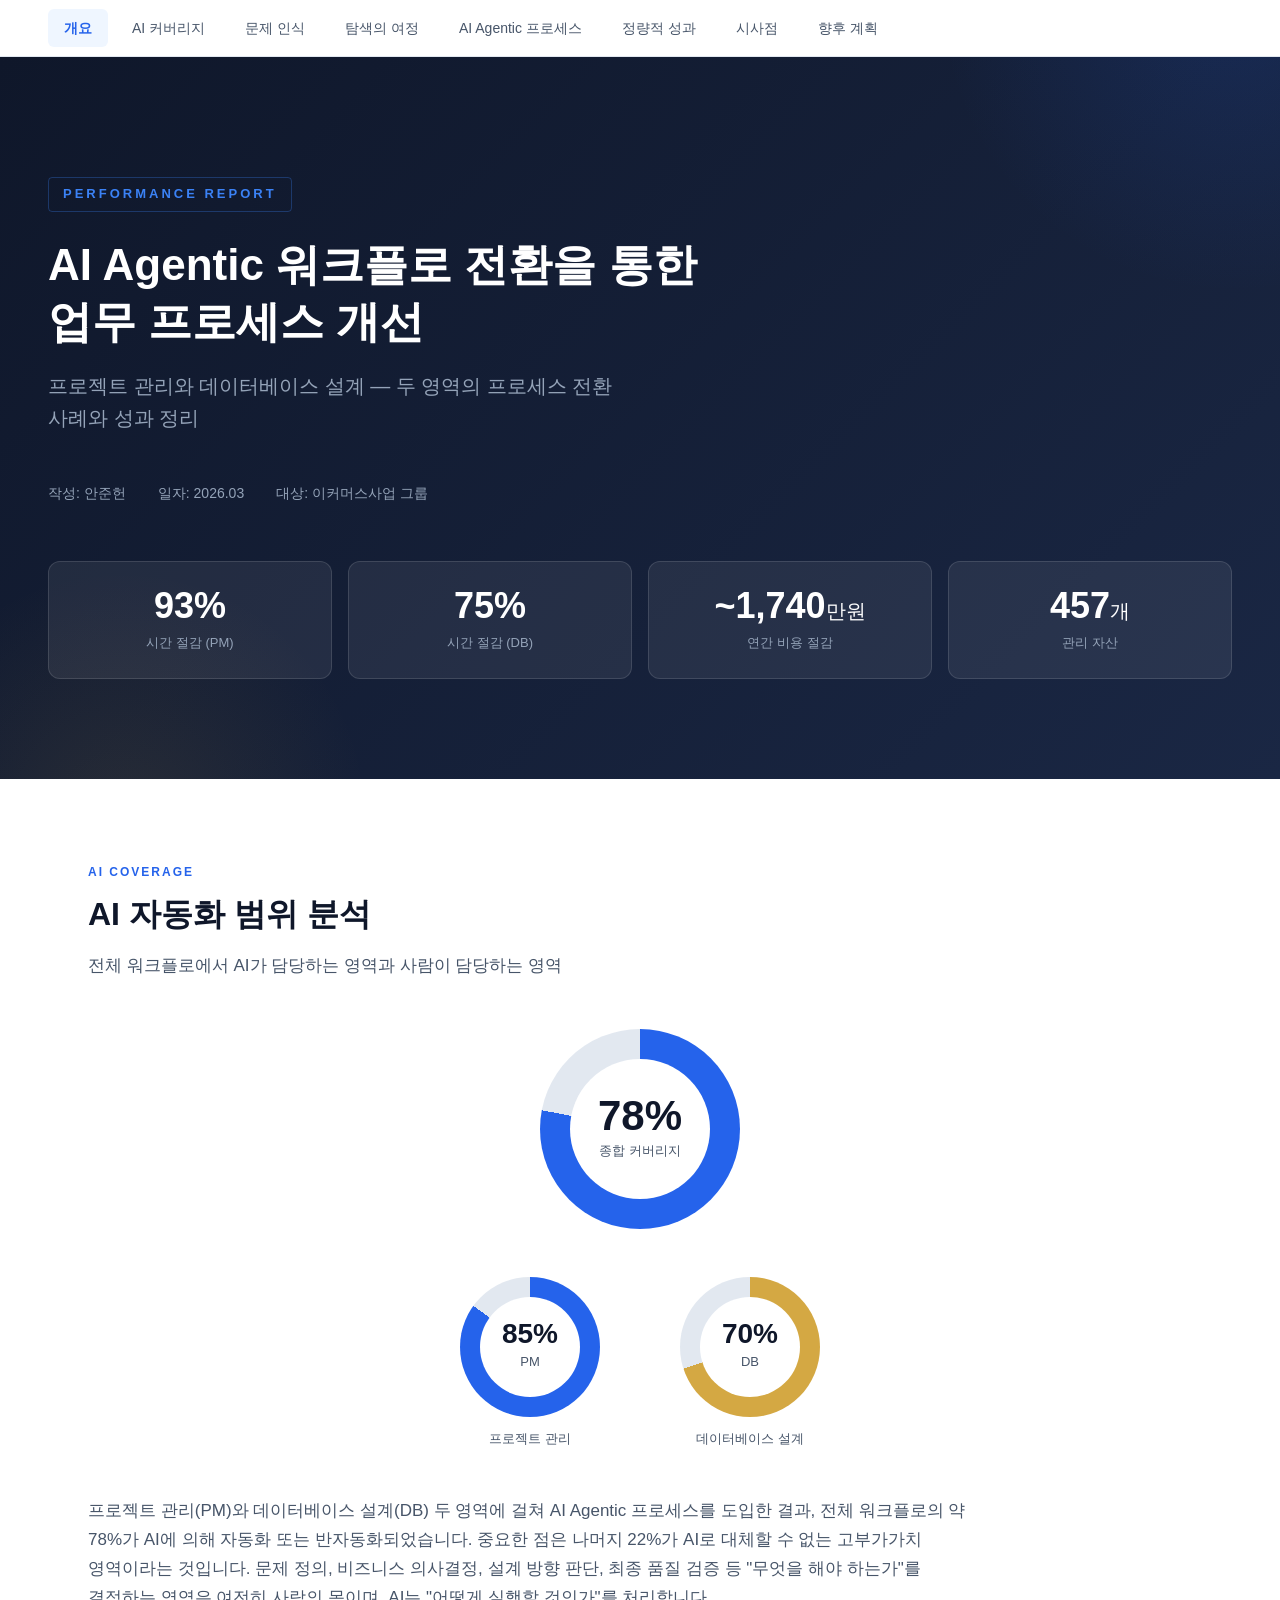
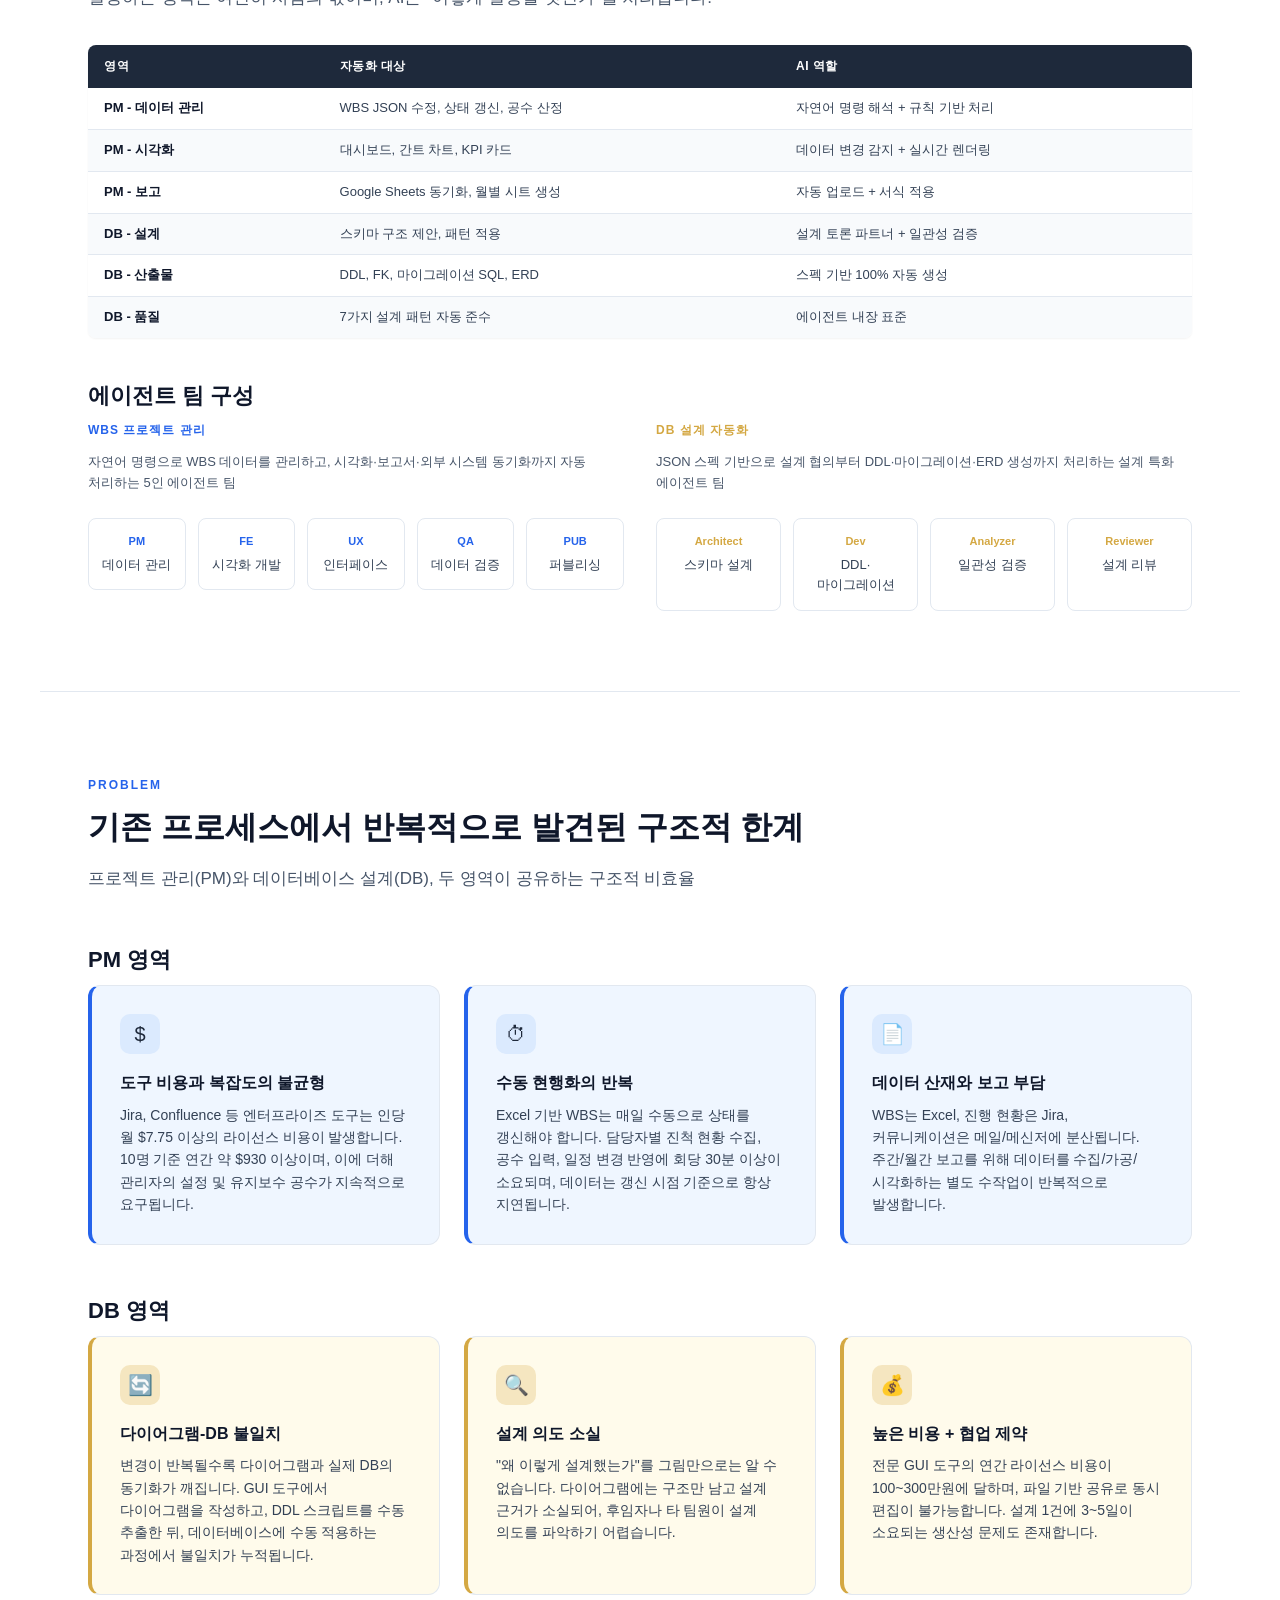
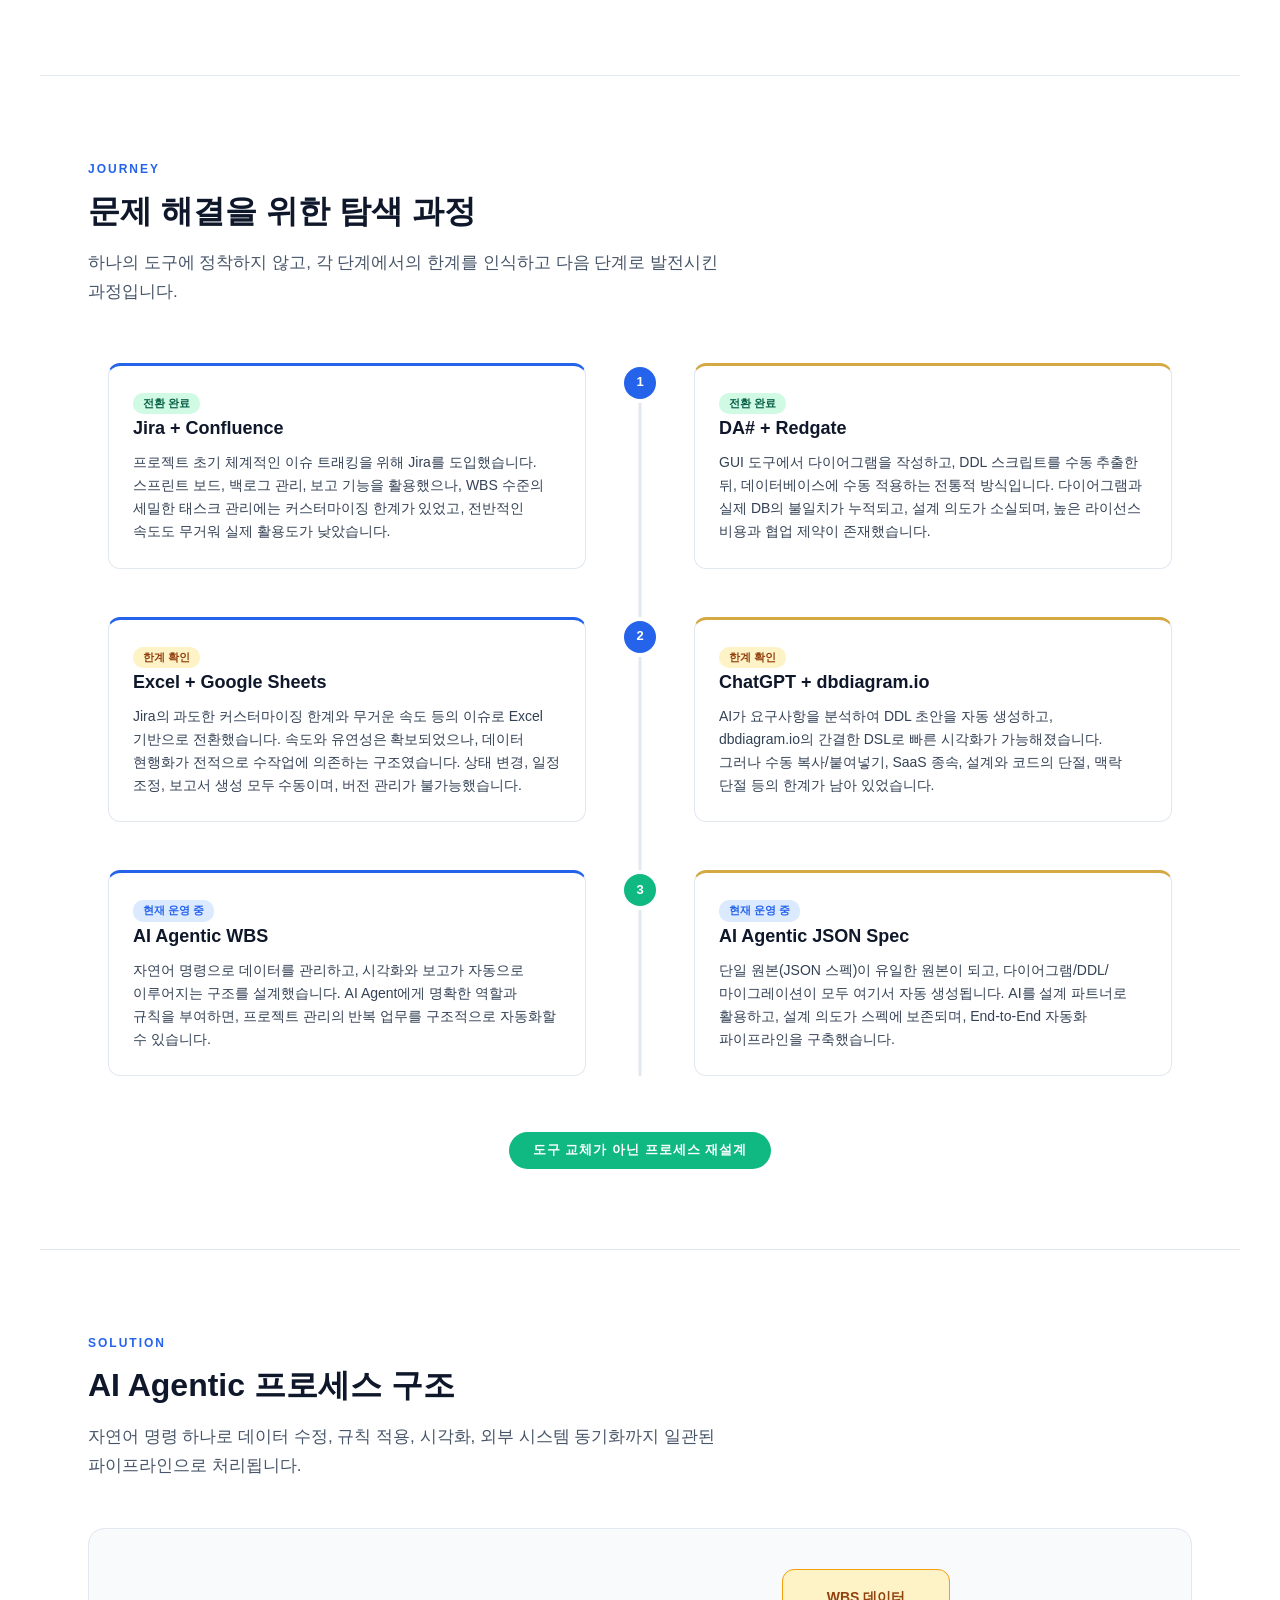
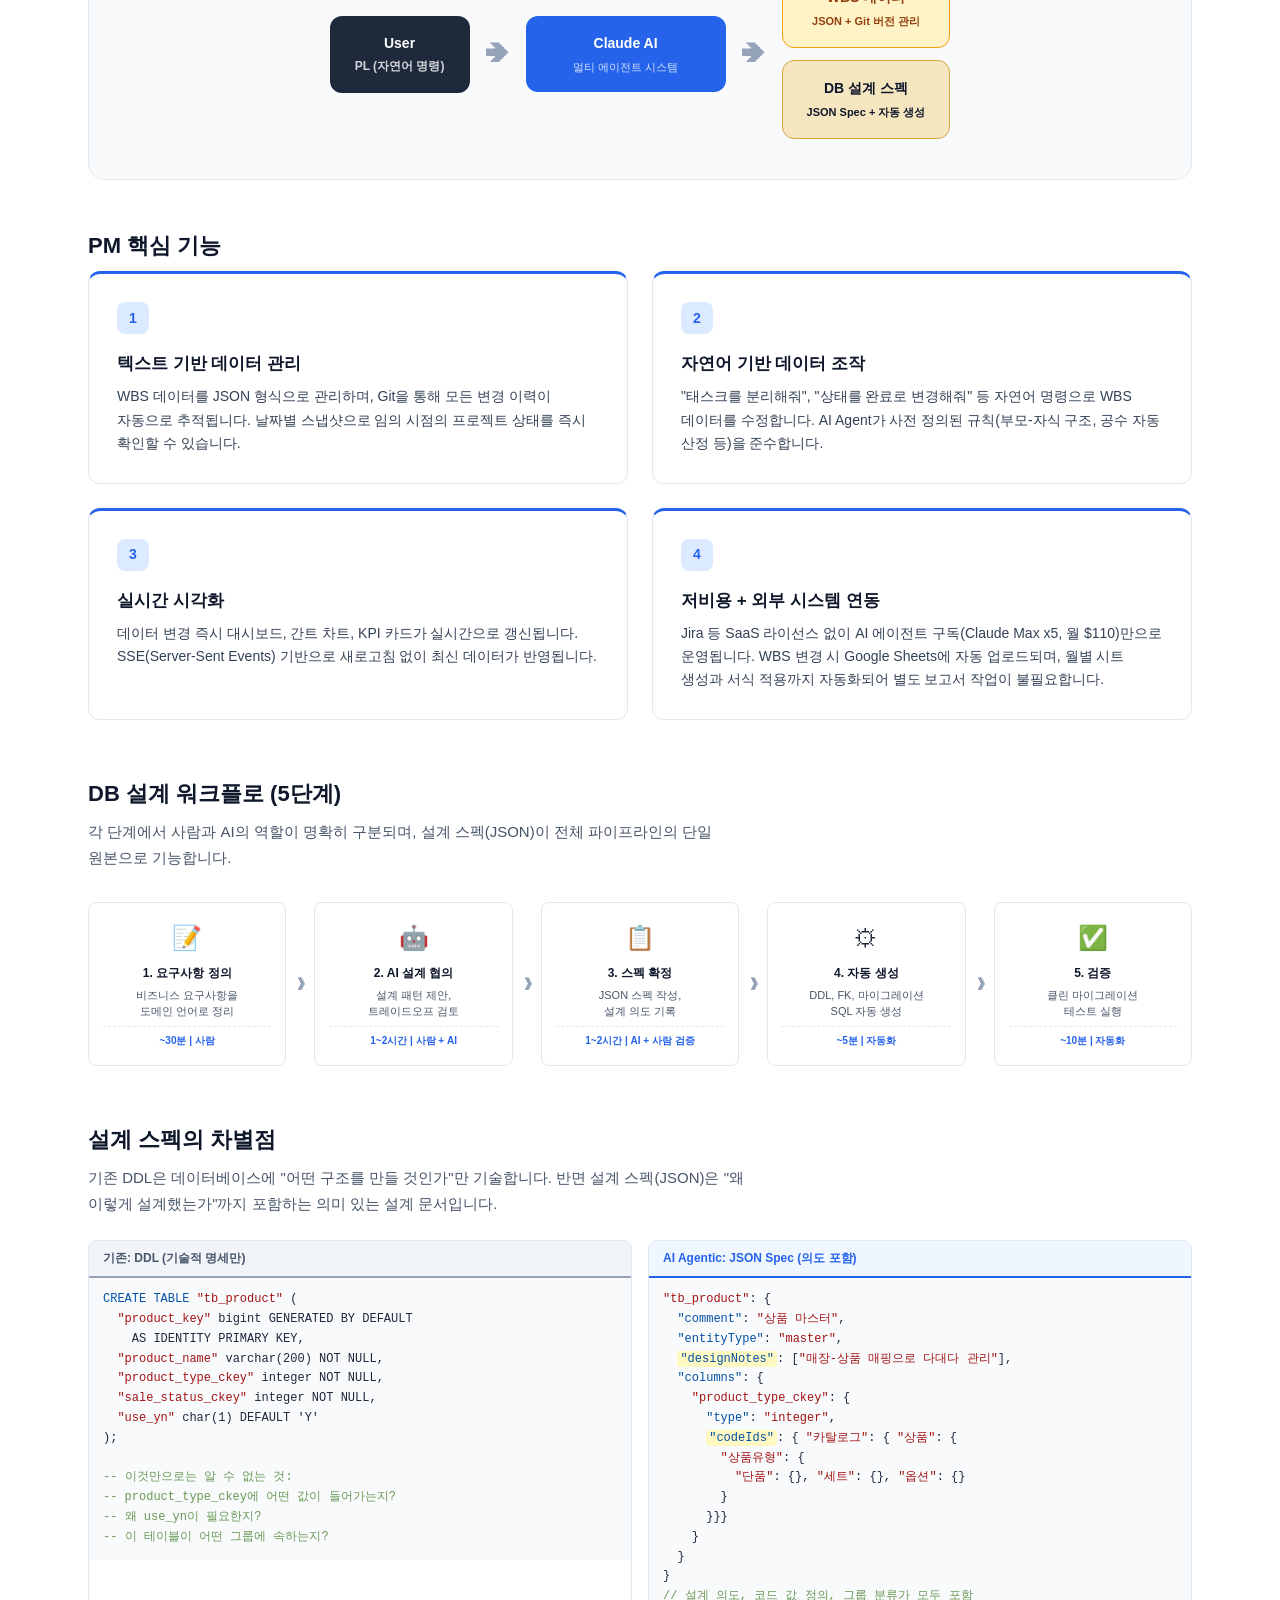
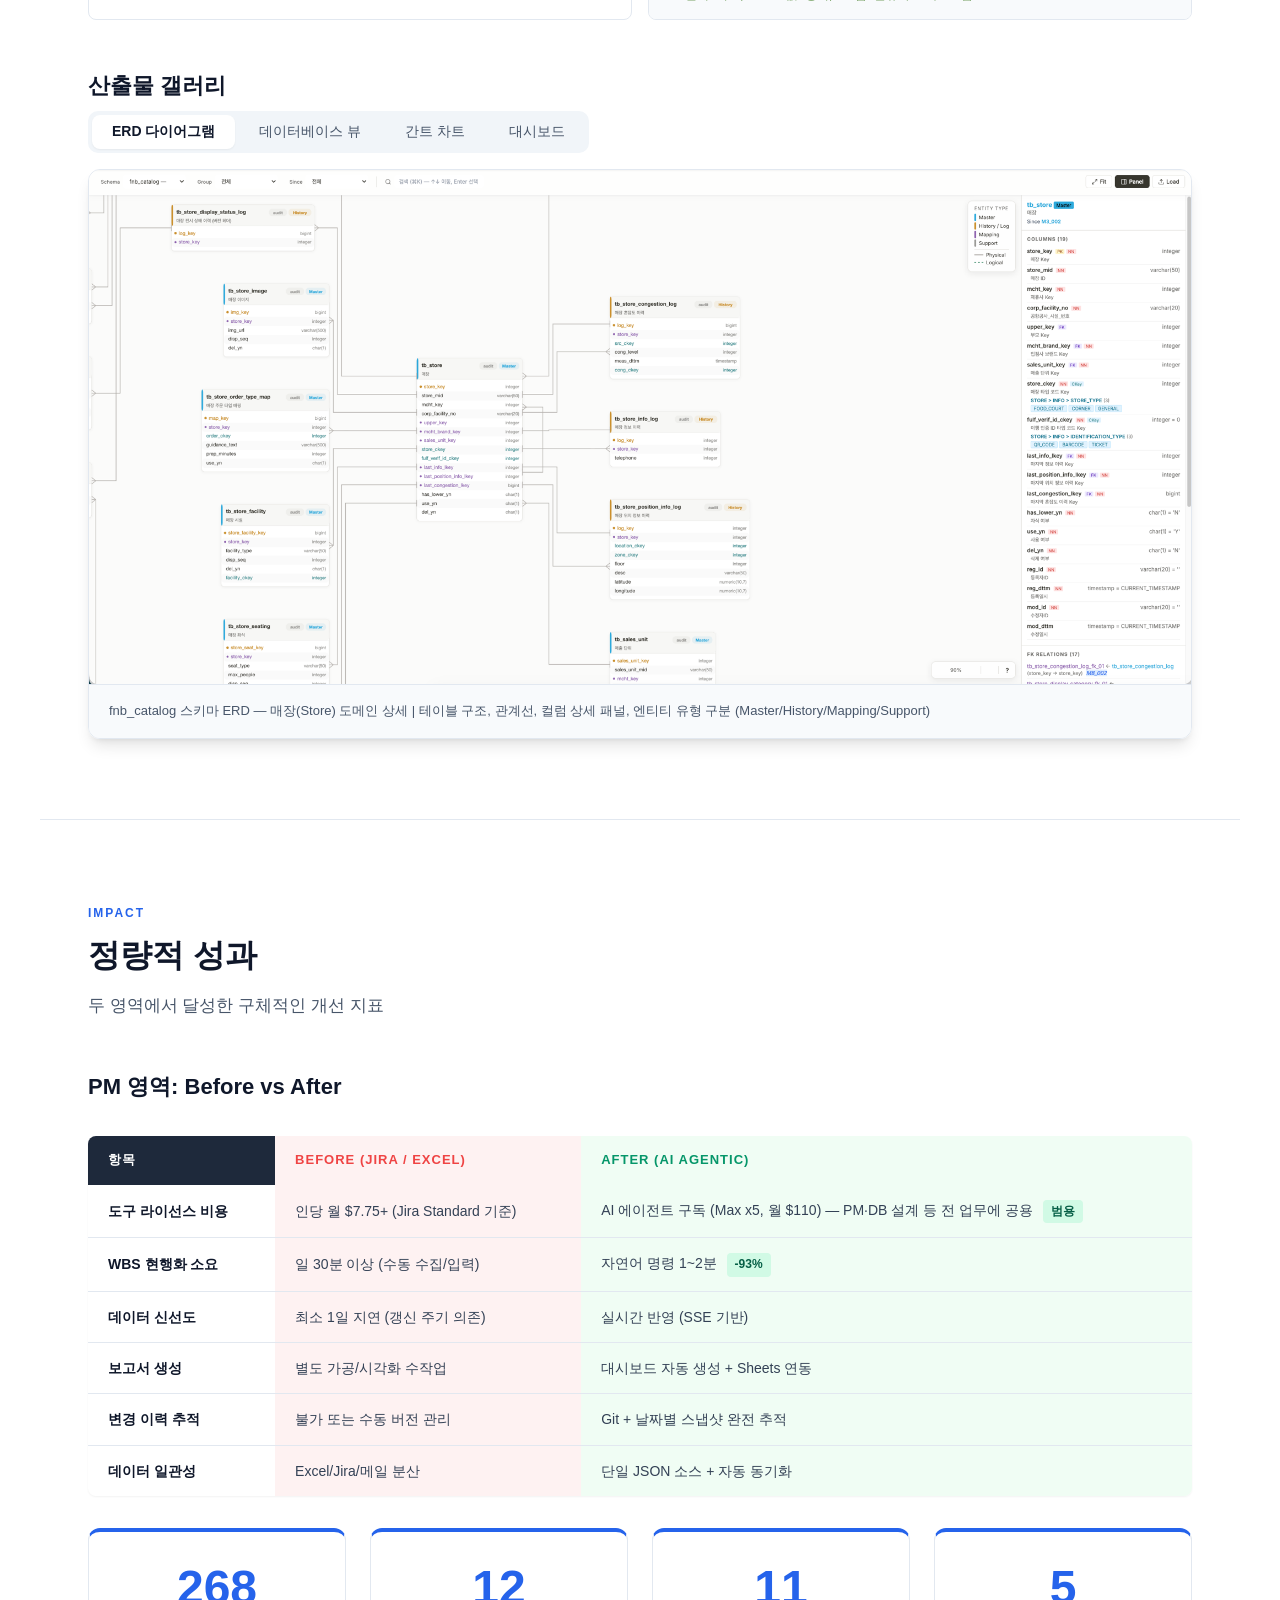
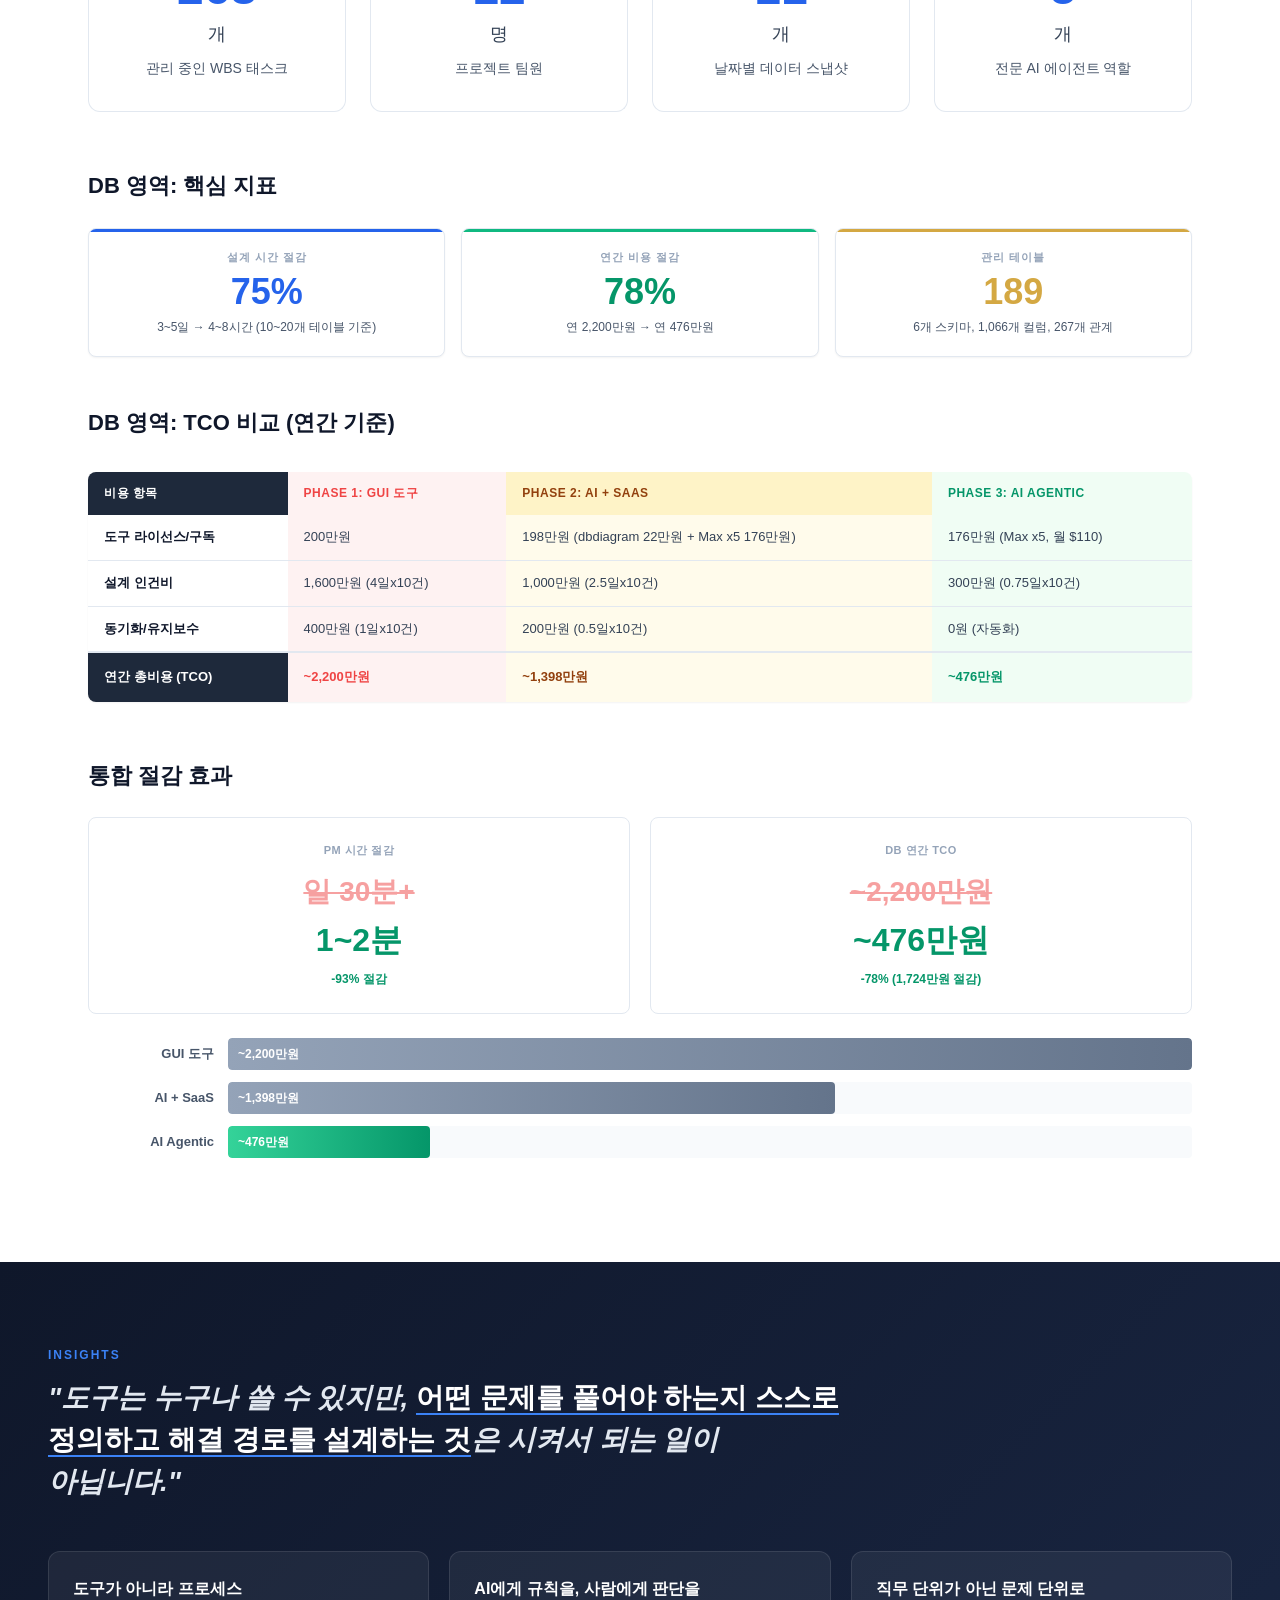
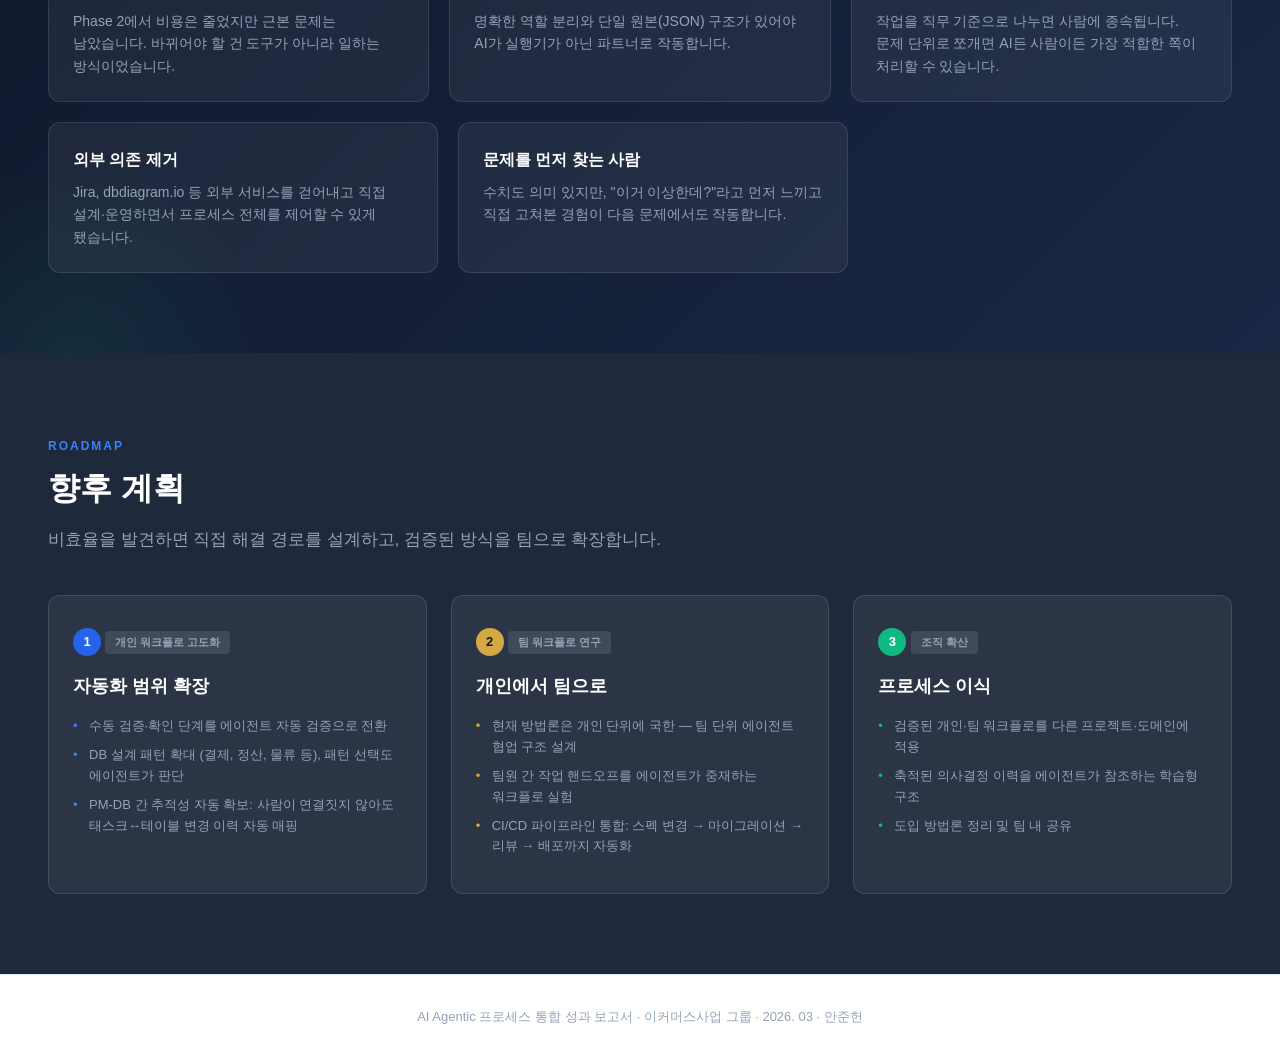
==== commit f3575c83: "fix: remove misaligned roadmap connector line Co-Authored-By: Claude Opus 4.6 (1M context) <noreply@" ====
--- a/docs/index.html
+++ b/docs/index.html
@@ -1111,17 +1111,9 @@
   margin-top: 40px;
   position: relative;
 }
-/* Horizontal connector line behind phase cards */
+/* Horizontal connector line — disabled */
 .roadmap-grid::before {
-  content: '';
-  position: absolute;
-  top: 28px;
-  left: 10%;
-  right: 10%;
-  height: 3px;
-  background: linear-gradient(90deg, var(--navy-400), var(--blue-500), var(--gold));
-  border-radius: 2px;
-  z-index: 0;
+  display: none;
 }
 .roadmap-card {
   background: rgba(255,255,255,0.06);
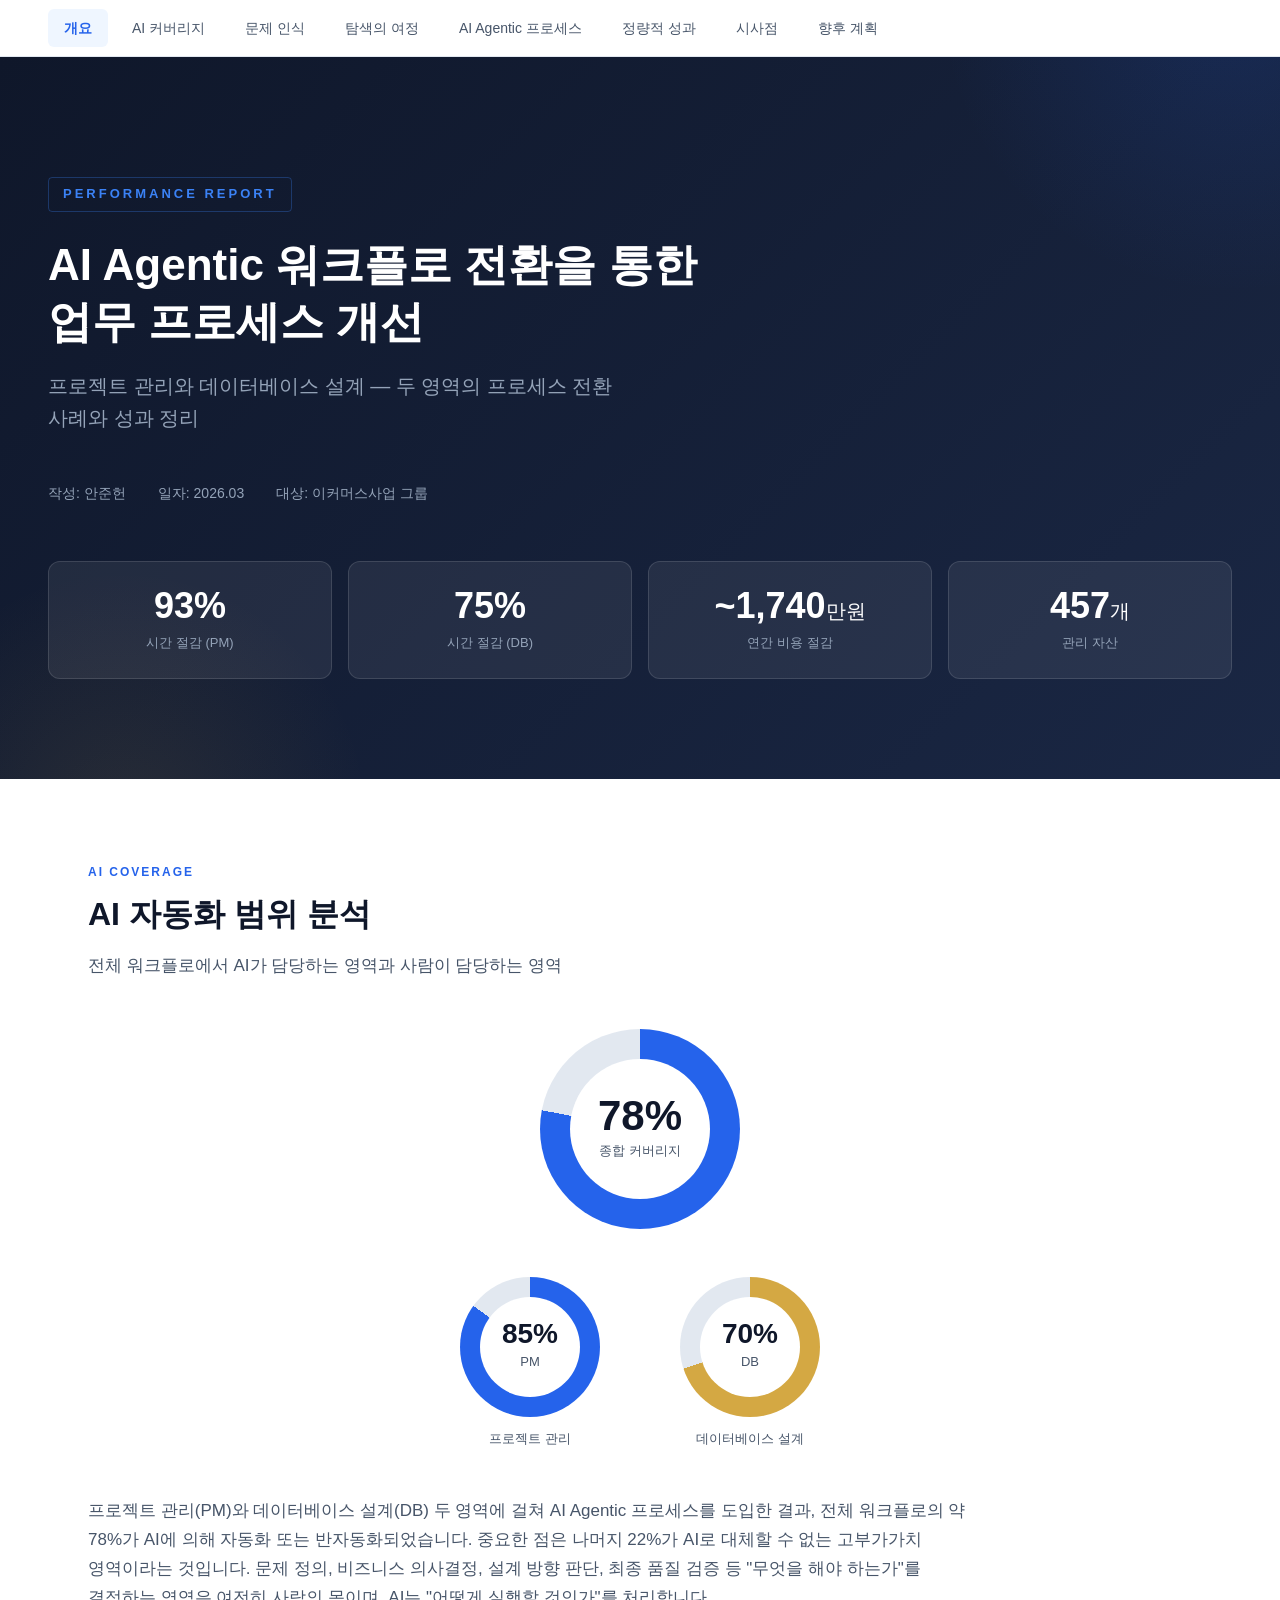
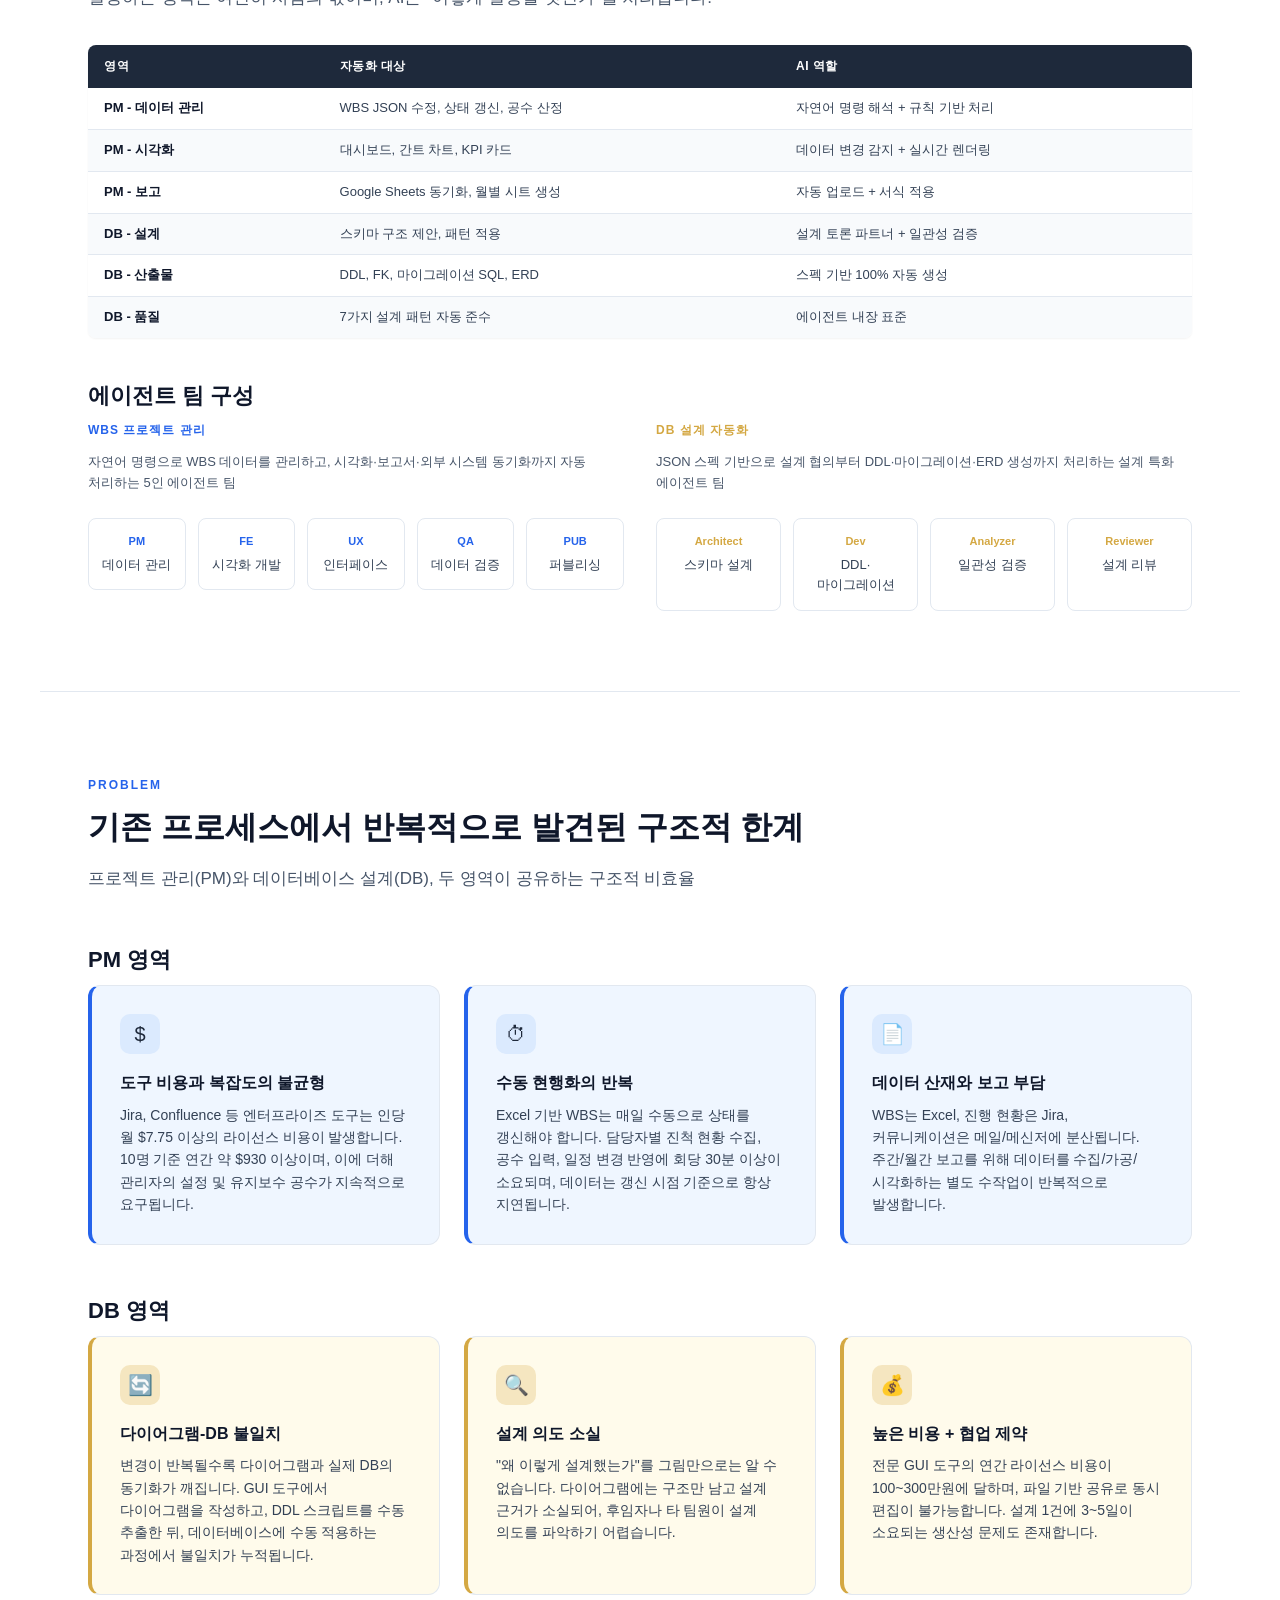
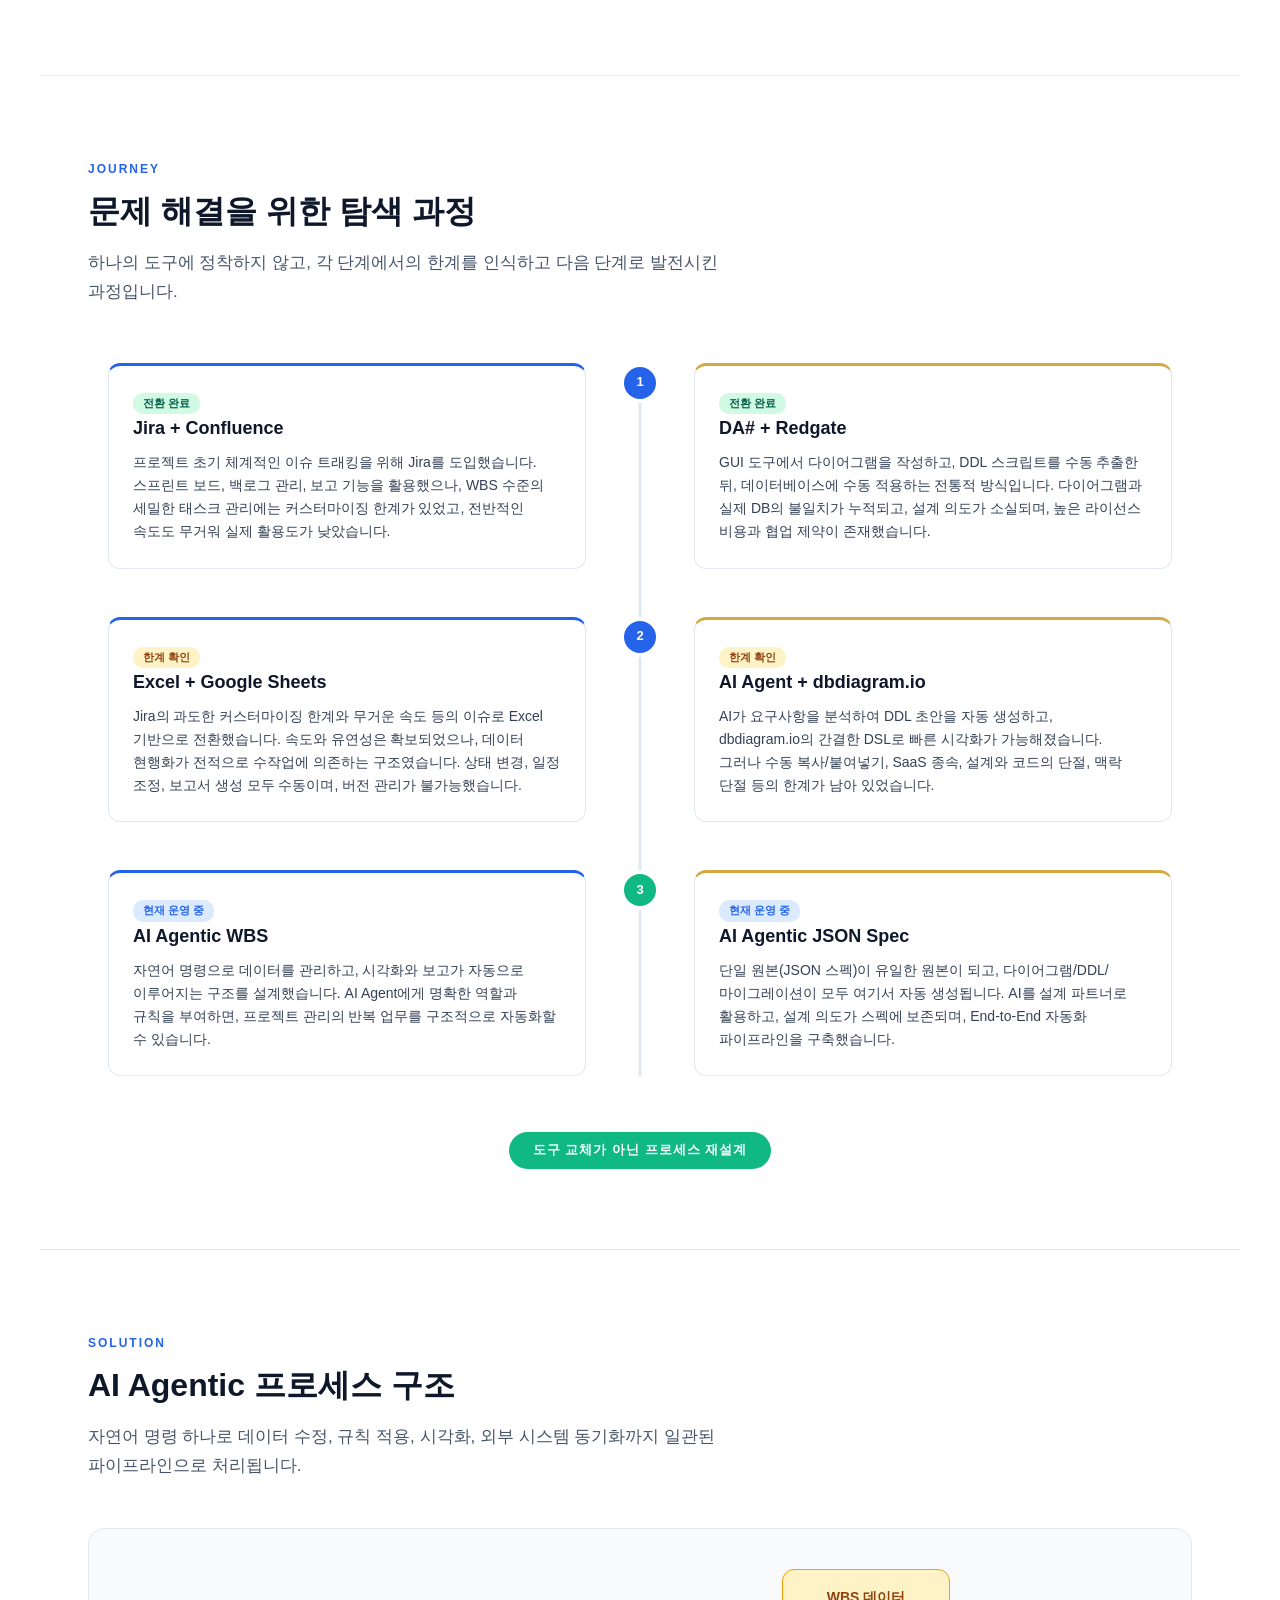
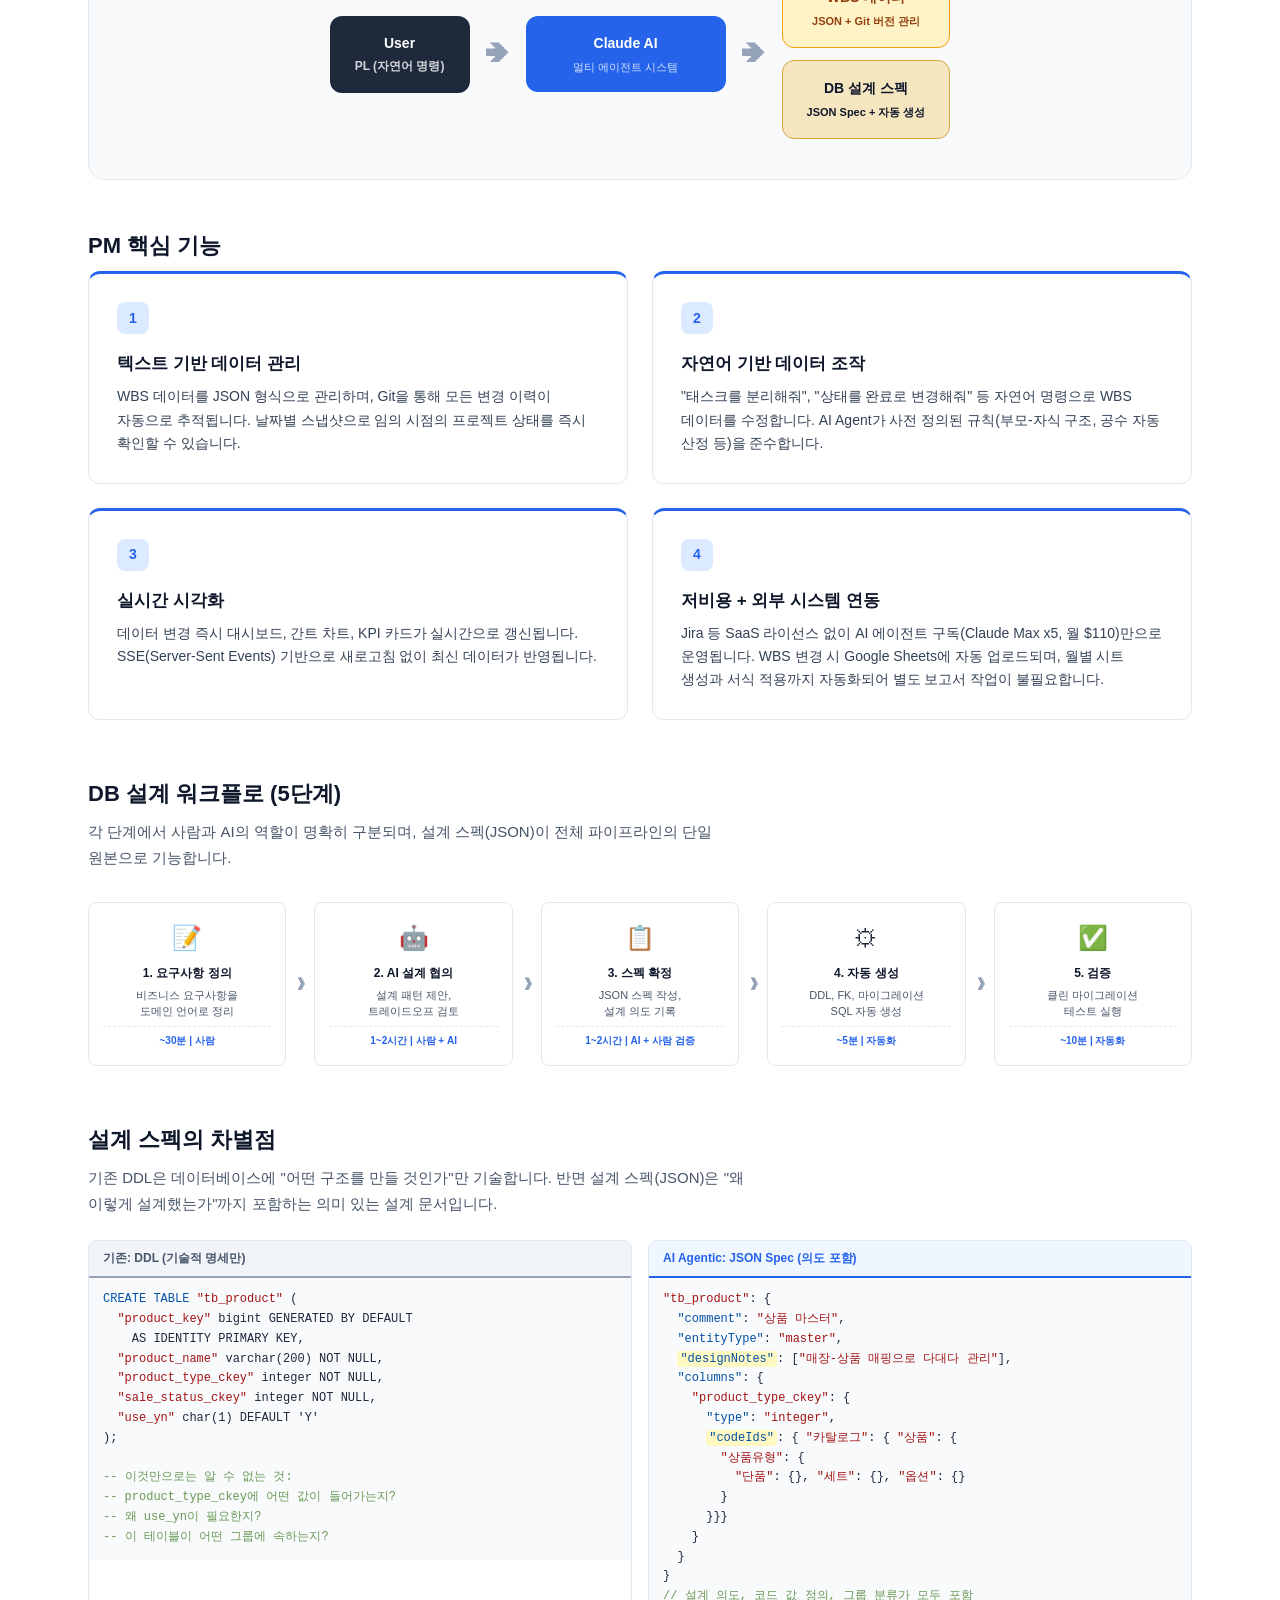
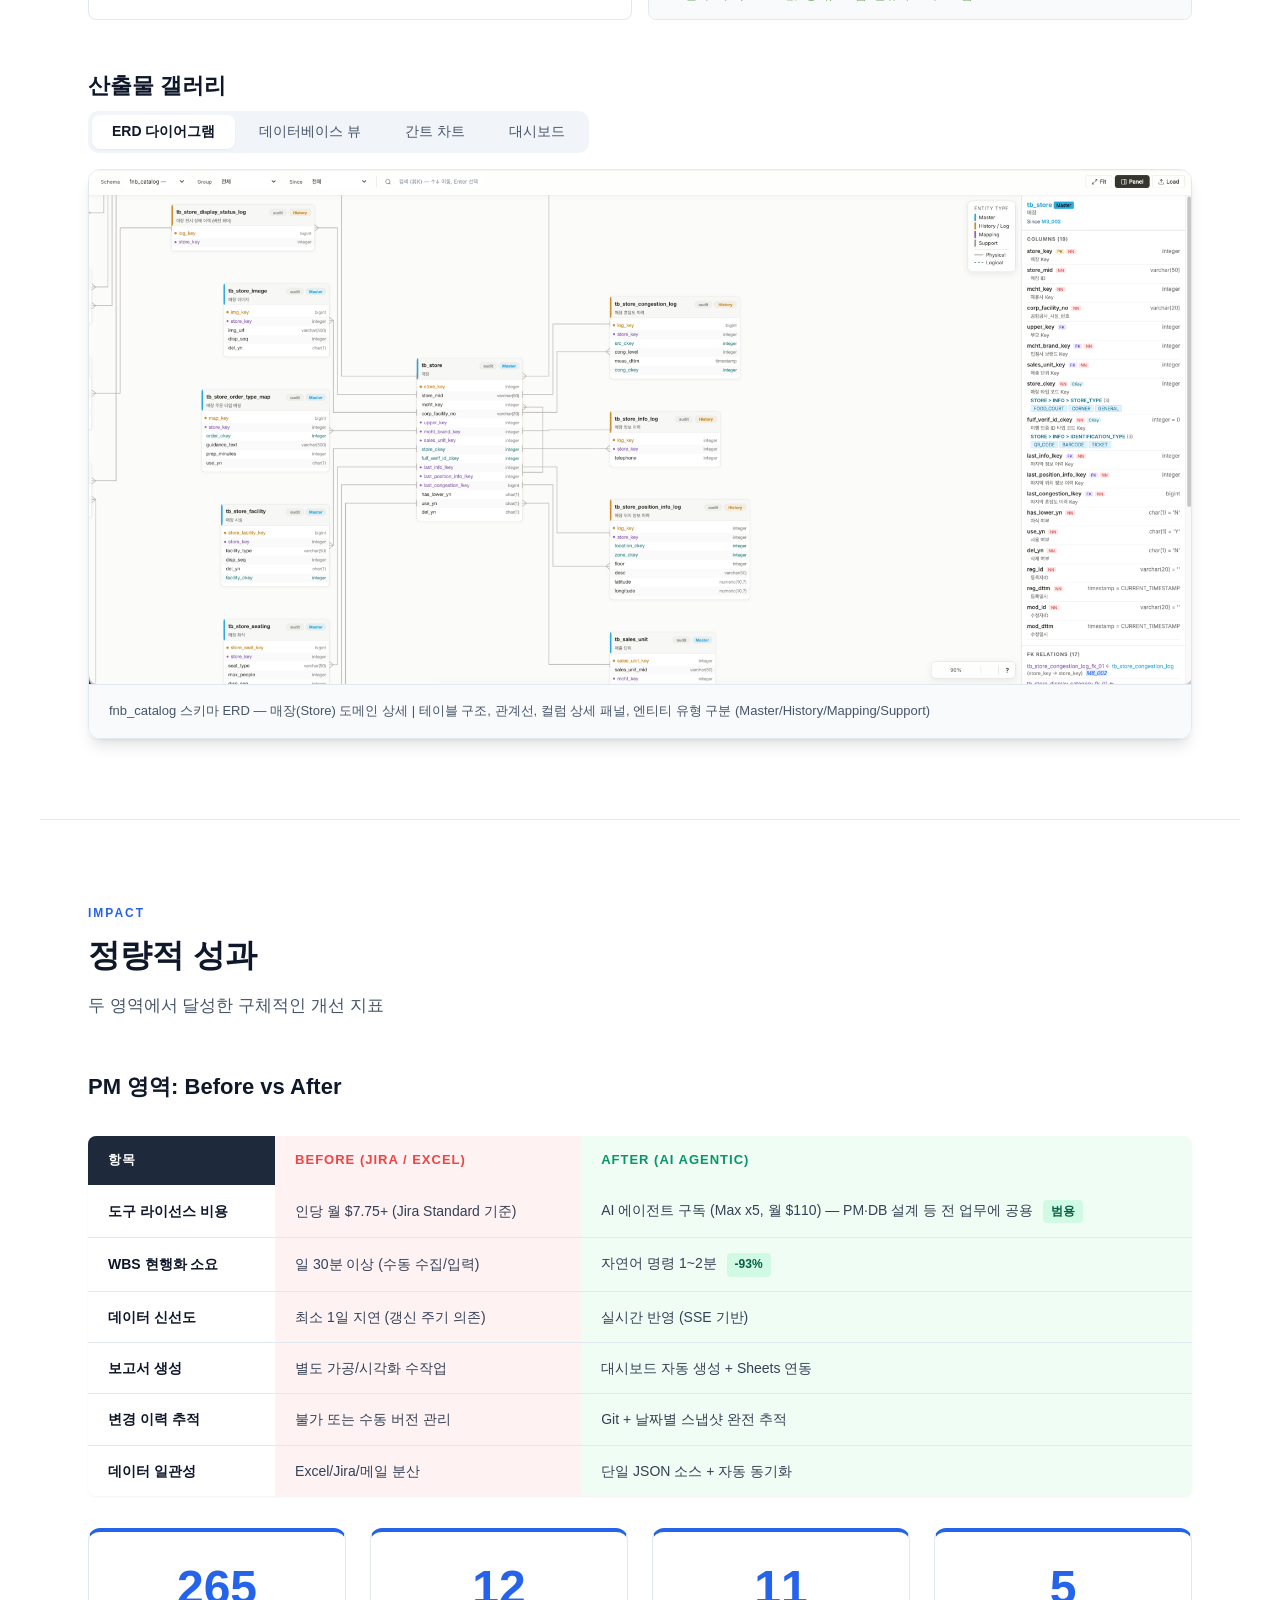
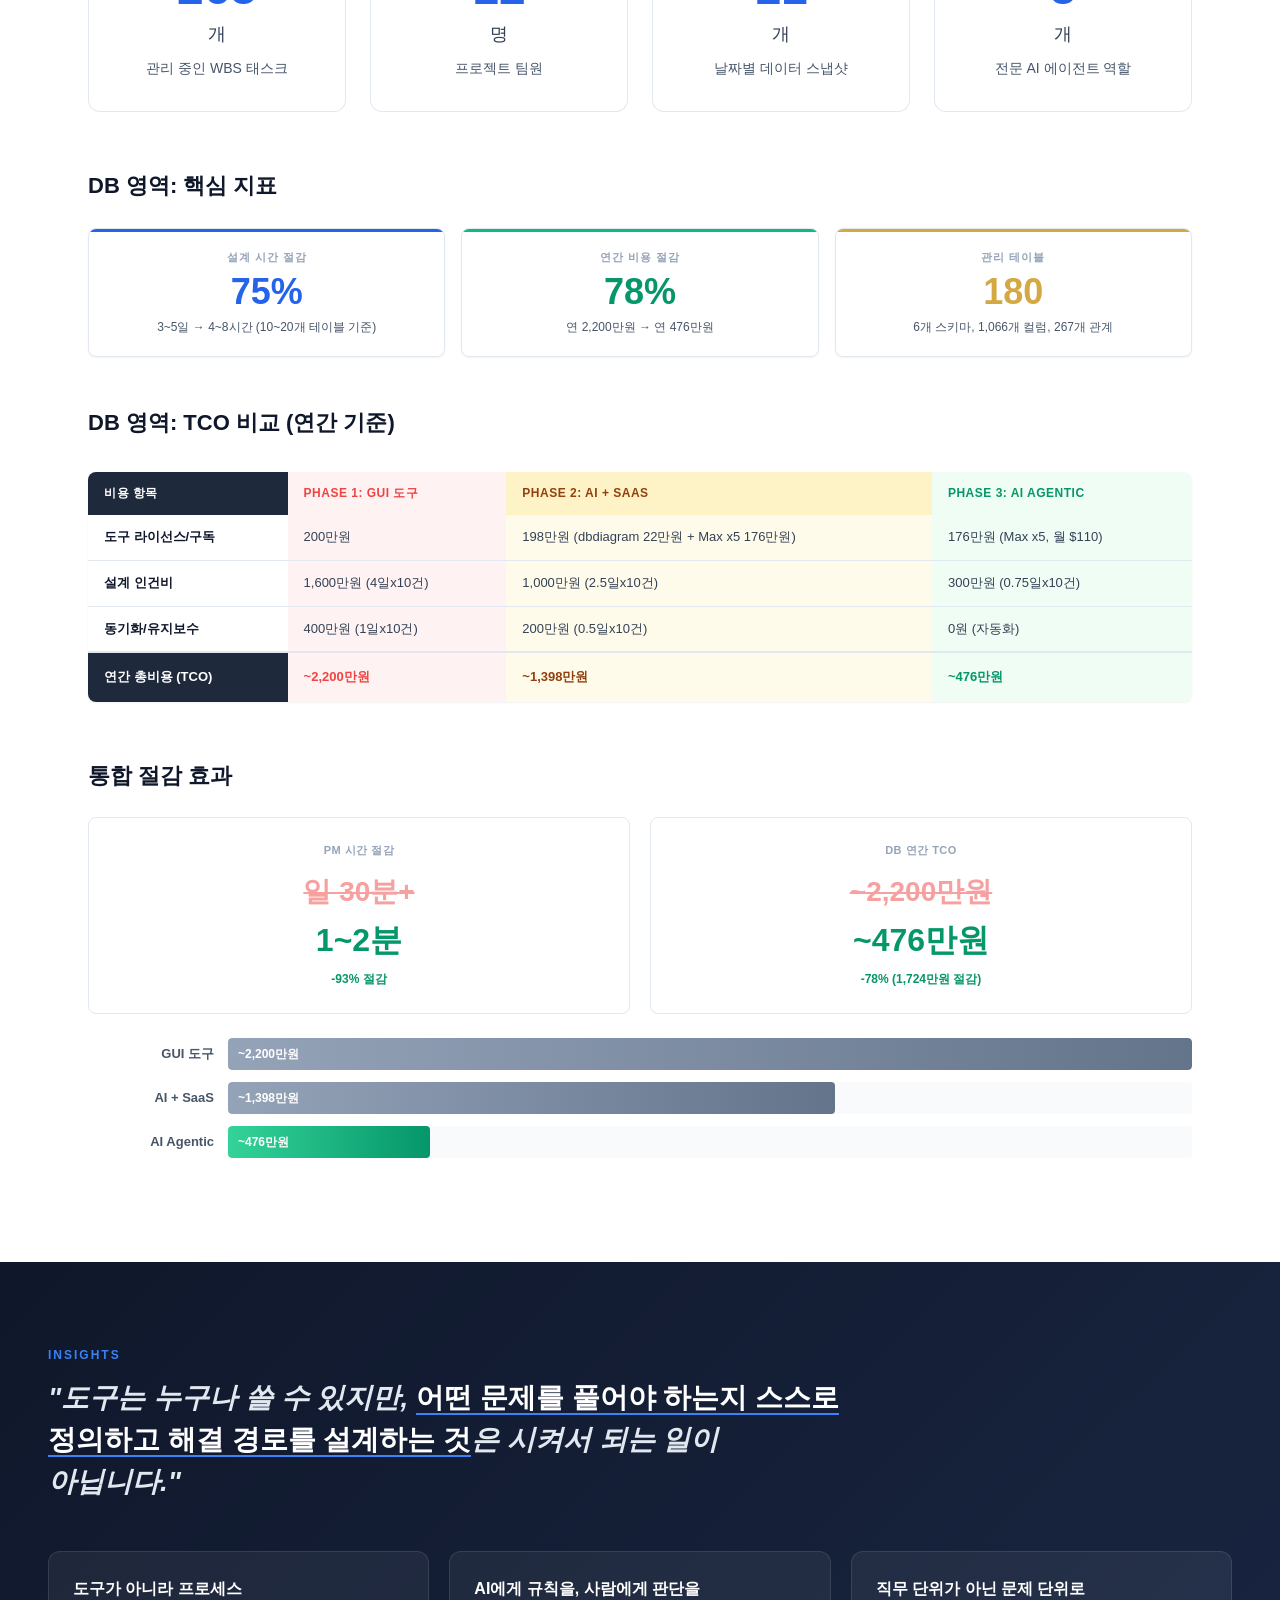
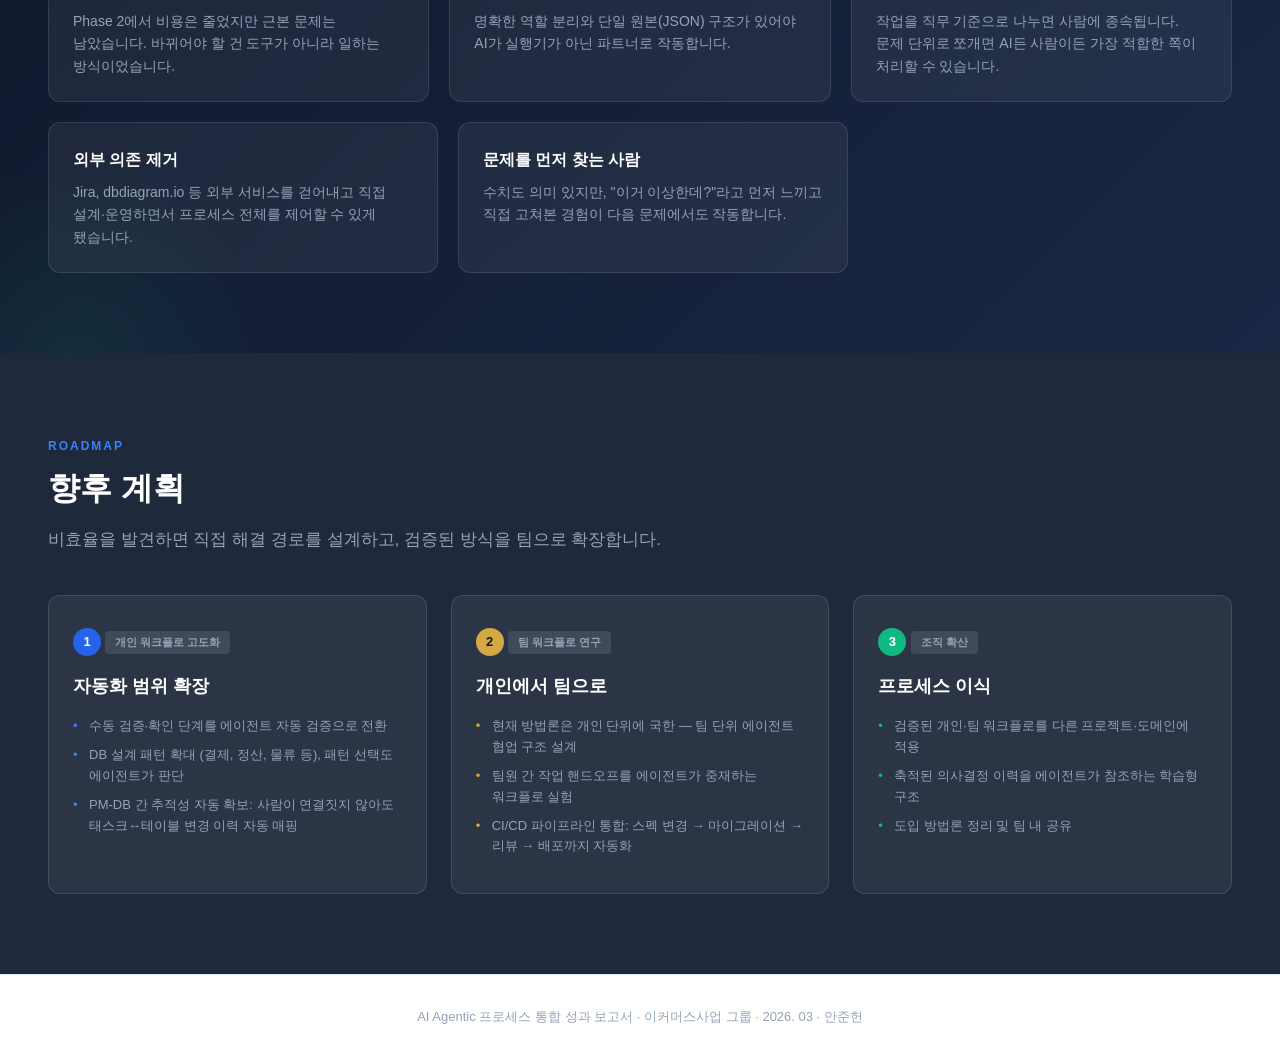
==== commit a01b5d91: "fix: ChatGPT -> AI Agent in Phase 2 DB timeline Co-Authored-By: Claude Opus 4.6 (1M context) <norepl" ====
--- a/docs/index.html
+++ b/docs/index.html
@@ -1726,7 +1726,7 @@
       <div class="tl-right">
         <div class="phase-card db">
           <span class="badge badge-limited">한계 확인</span>
-          <h3>ChatGPT + dbdiagram.io</h3>
+          <h3>AI Agent + dbdiagram.io</h3>
           <p>AI가 요구사항을 분석하여 DDL 초안을 자동 생성하고, dbdiagram.io의 간결한 DSL로 빠른 시각화가 가능해졌습니다. 그러나 수동 복사/붙여넣기, SaaS 종속, 설계와 코드의 단절, 맥락 단절 등의 한계가 남아 있었습니다.</p>
         </div>
       </div>
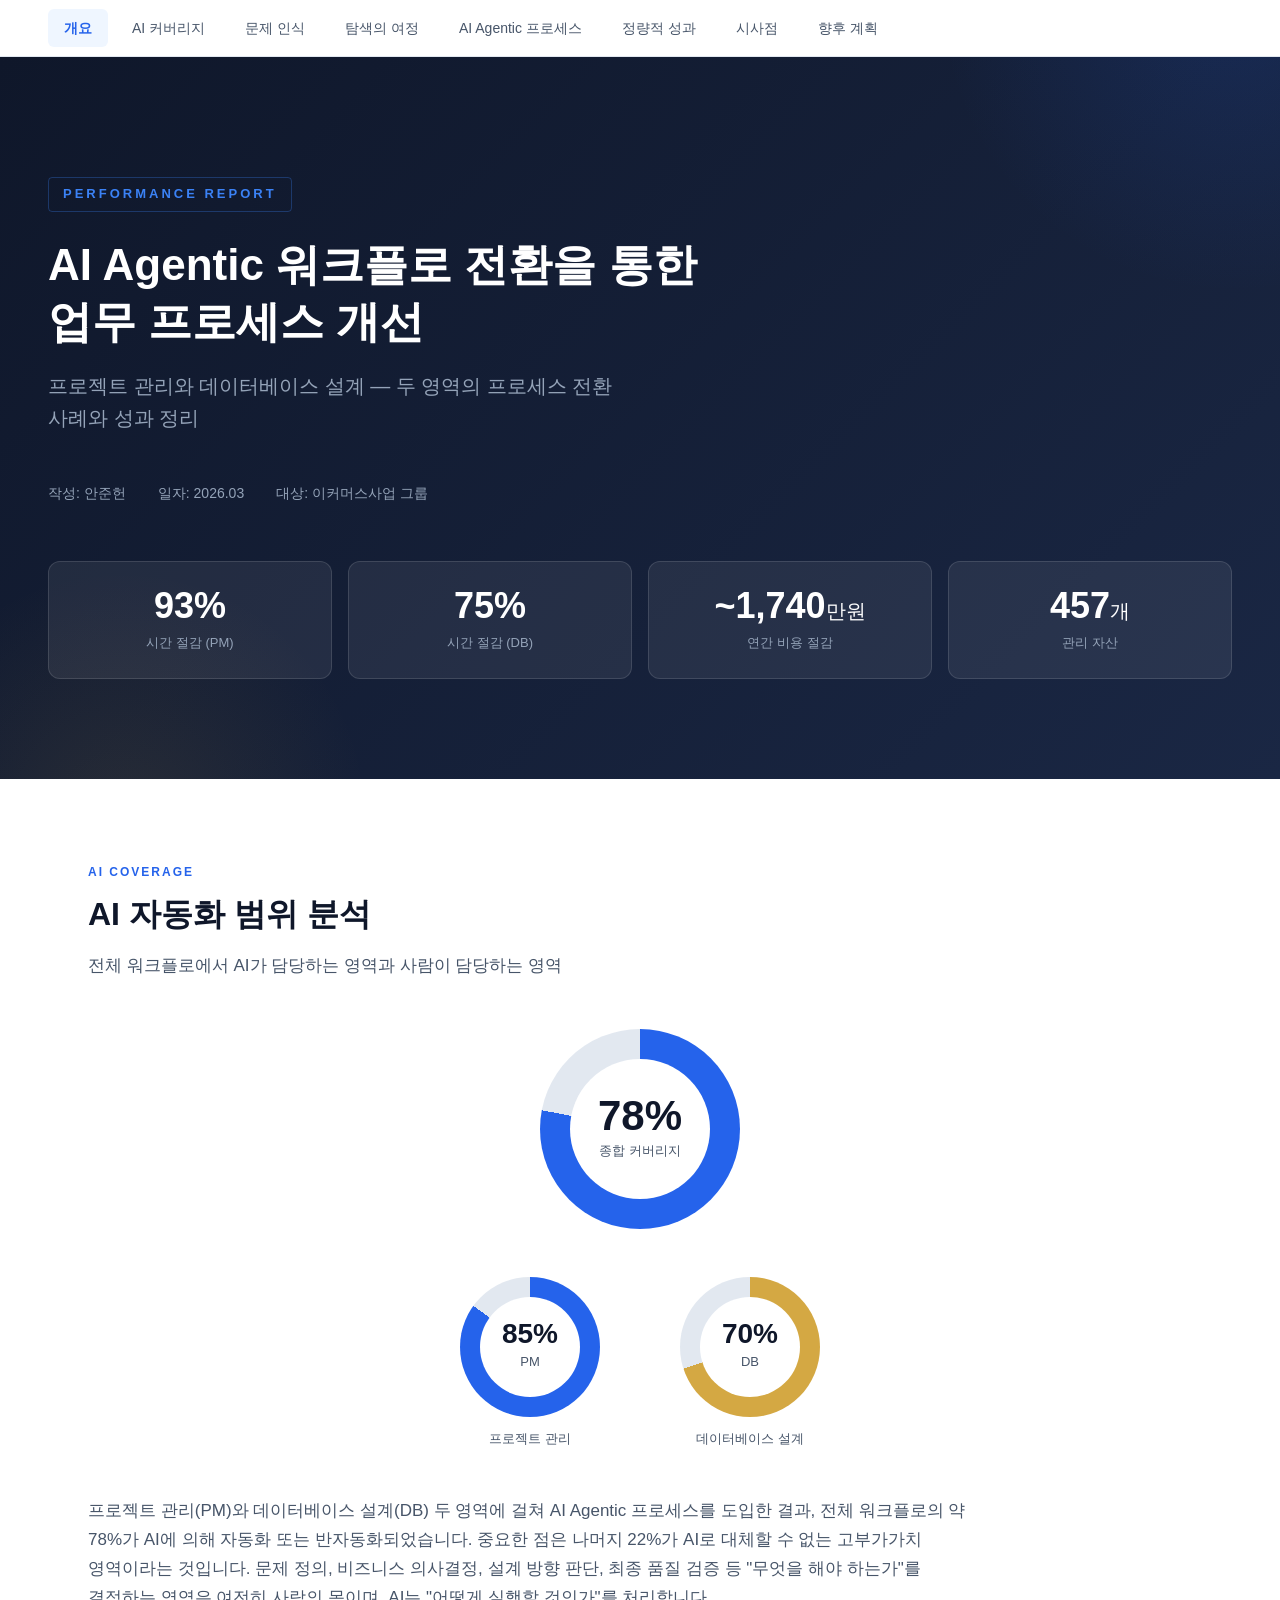
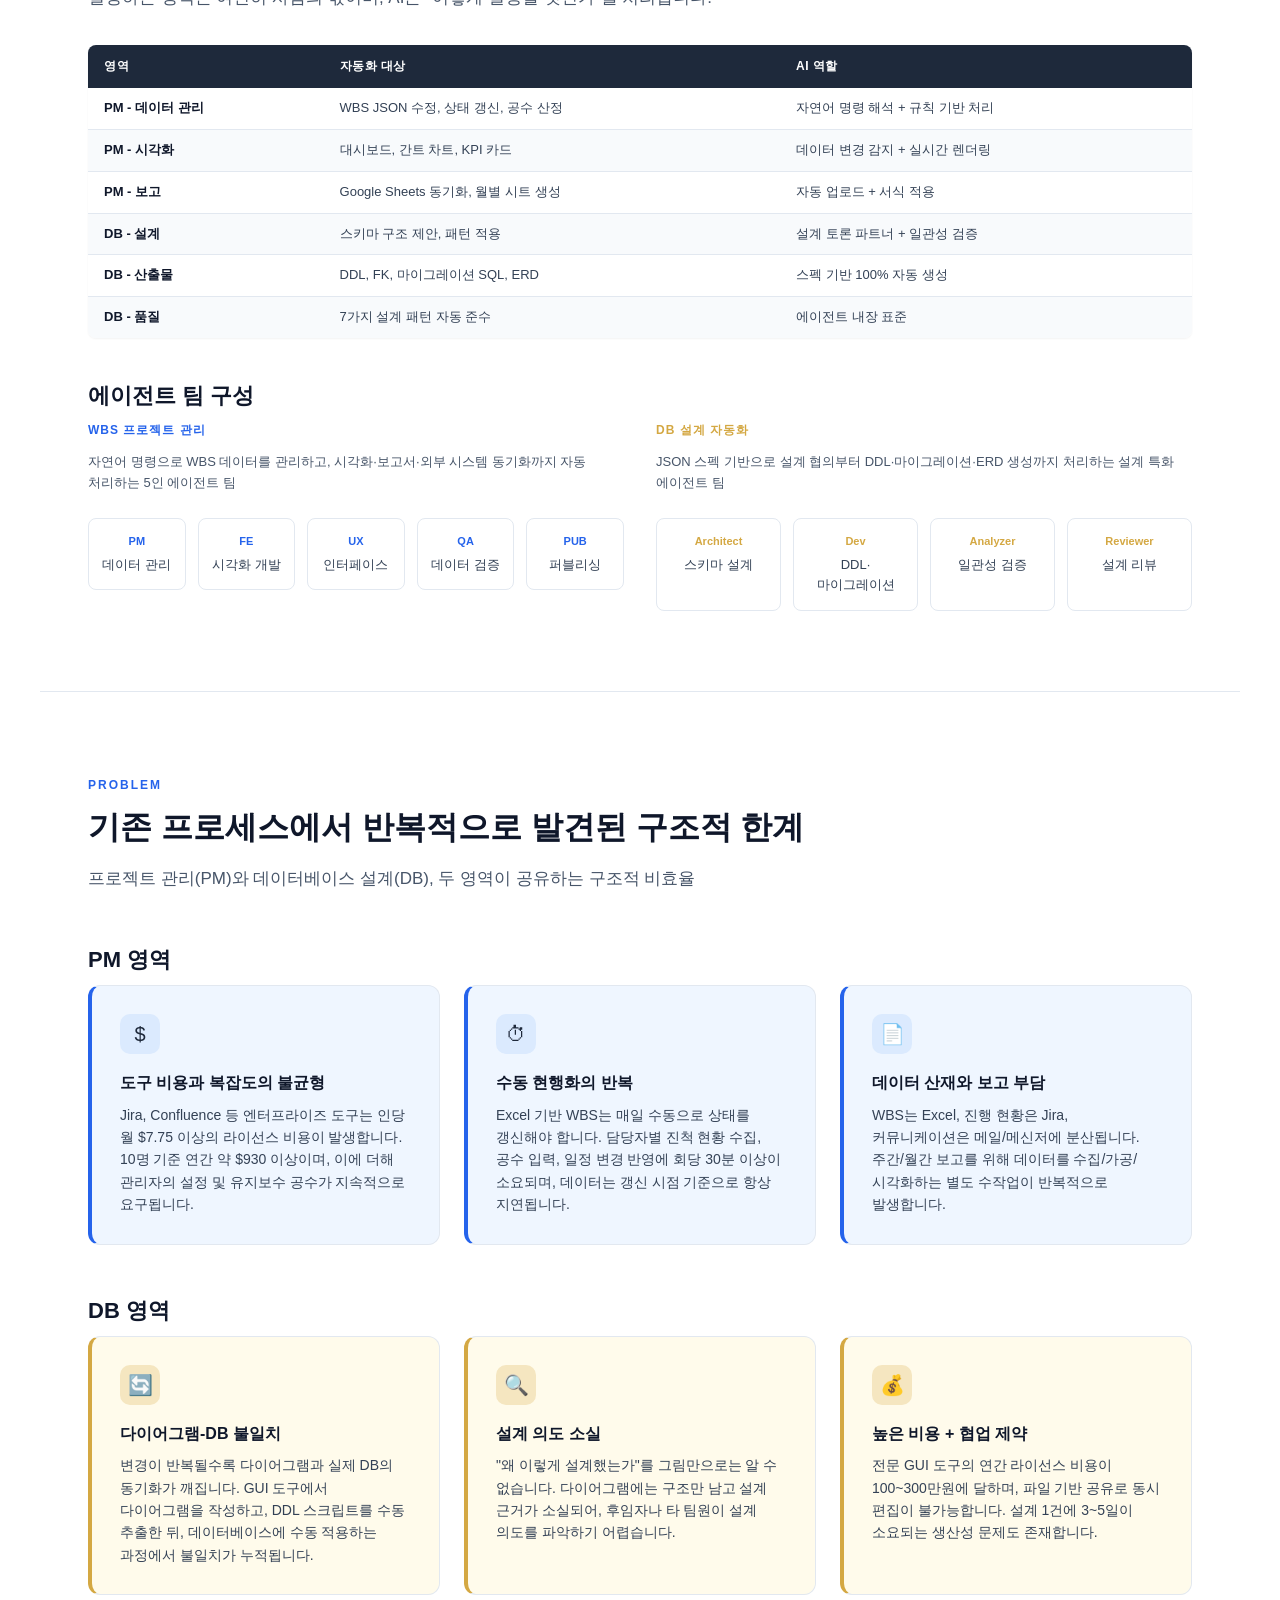
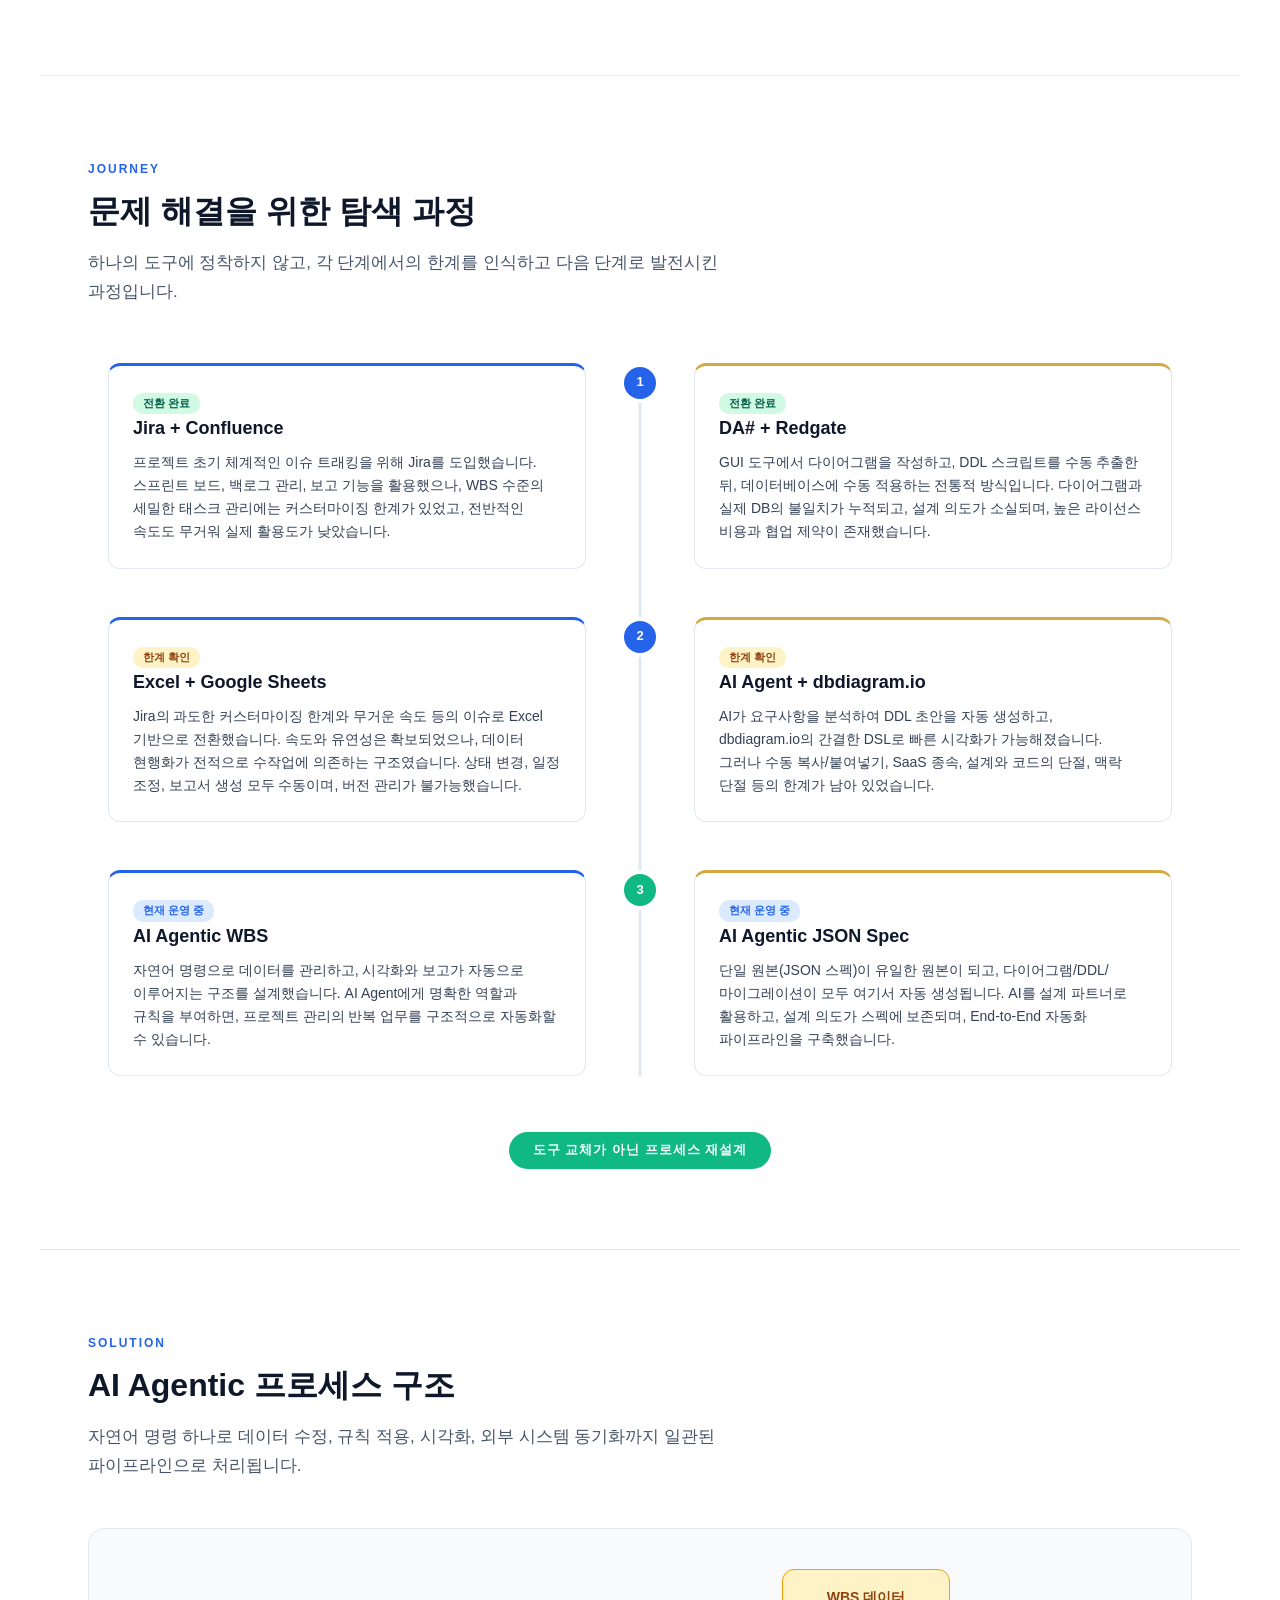
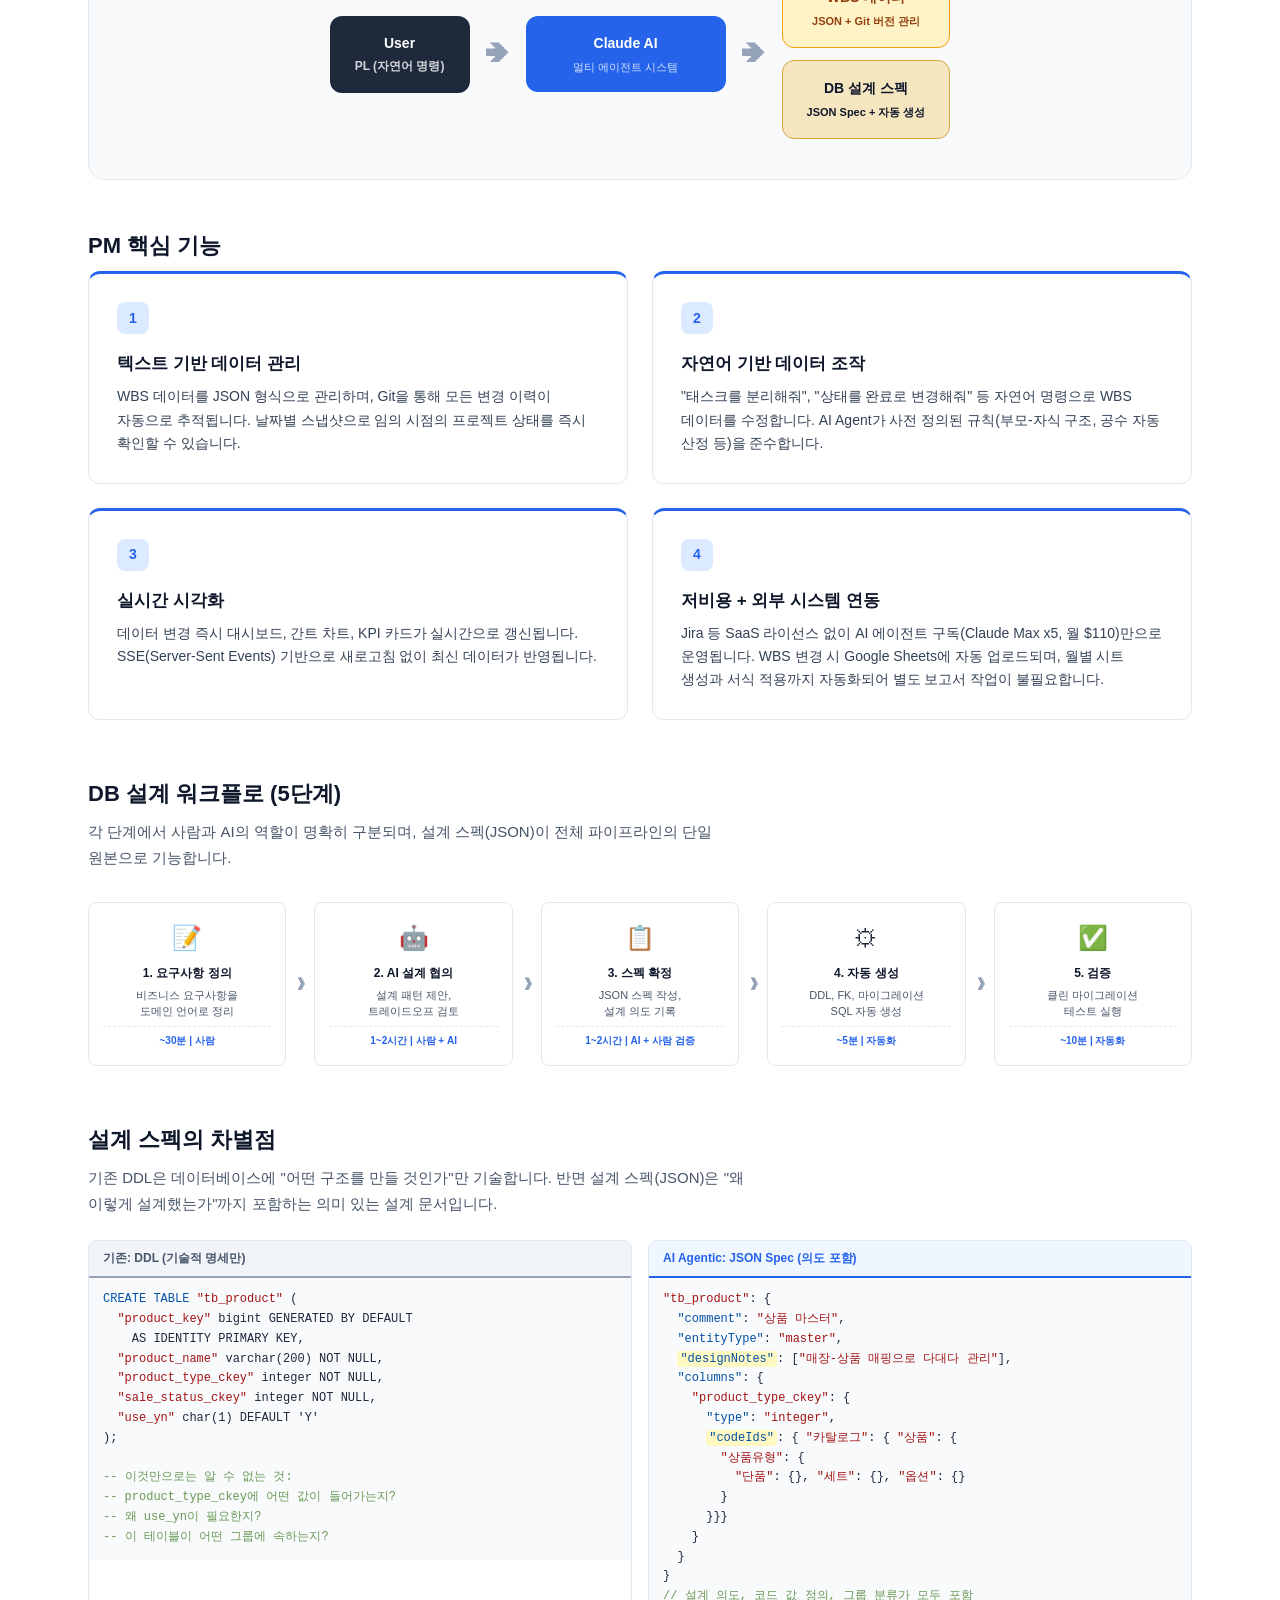
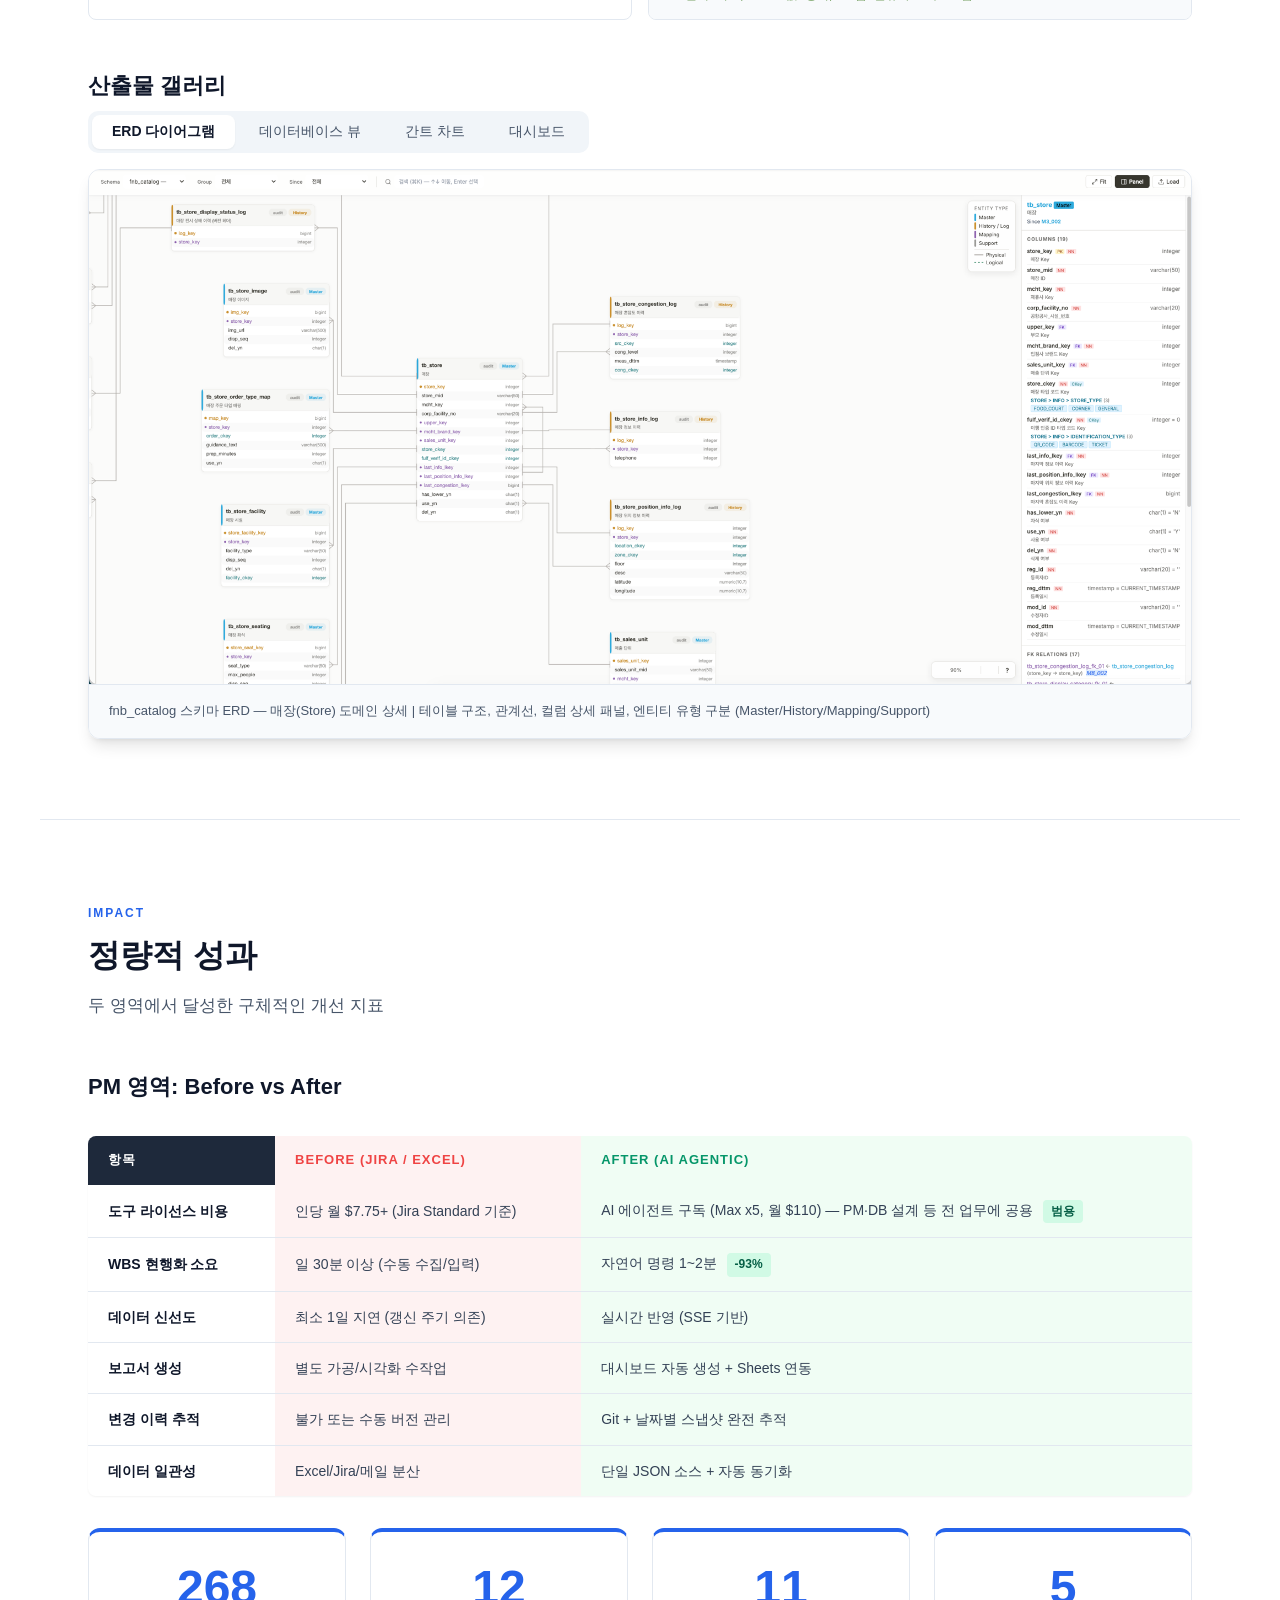
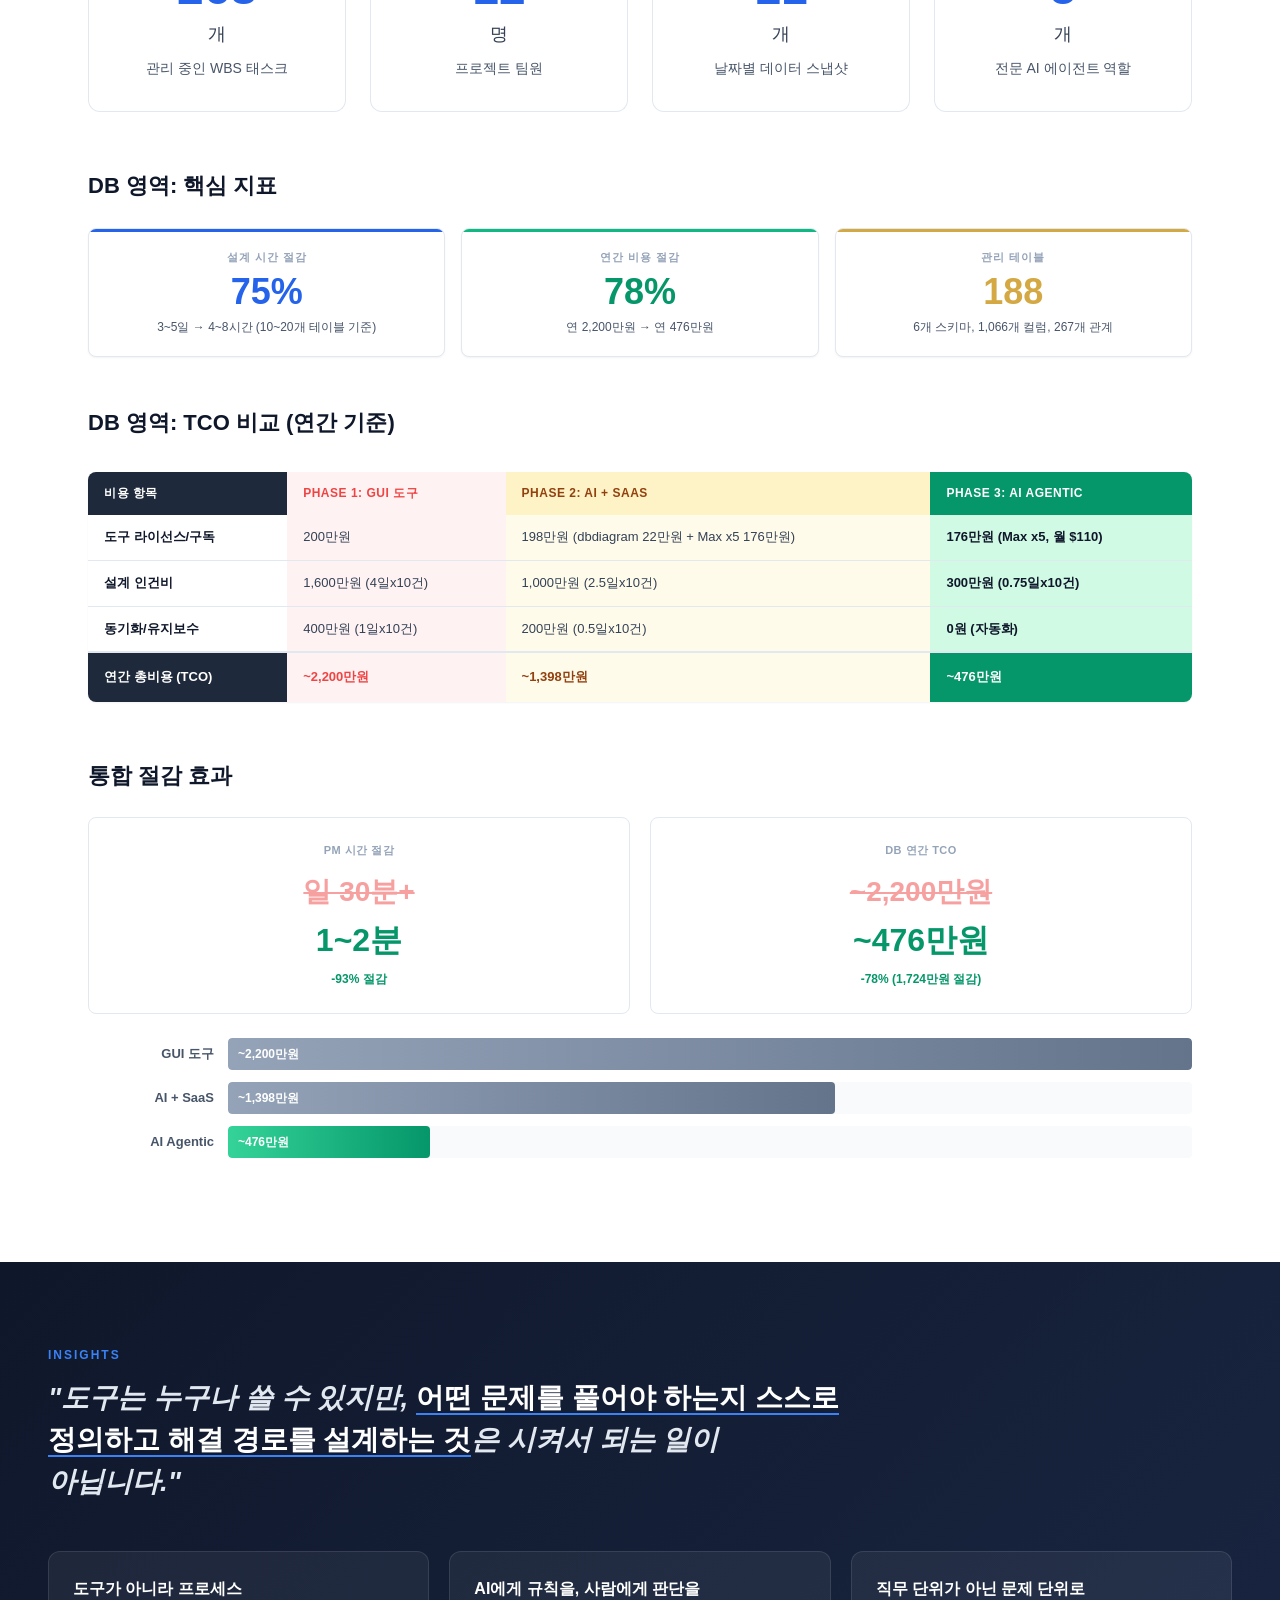
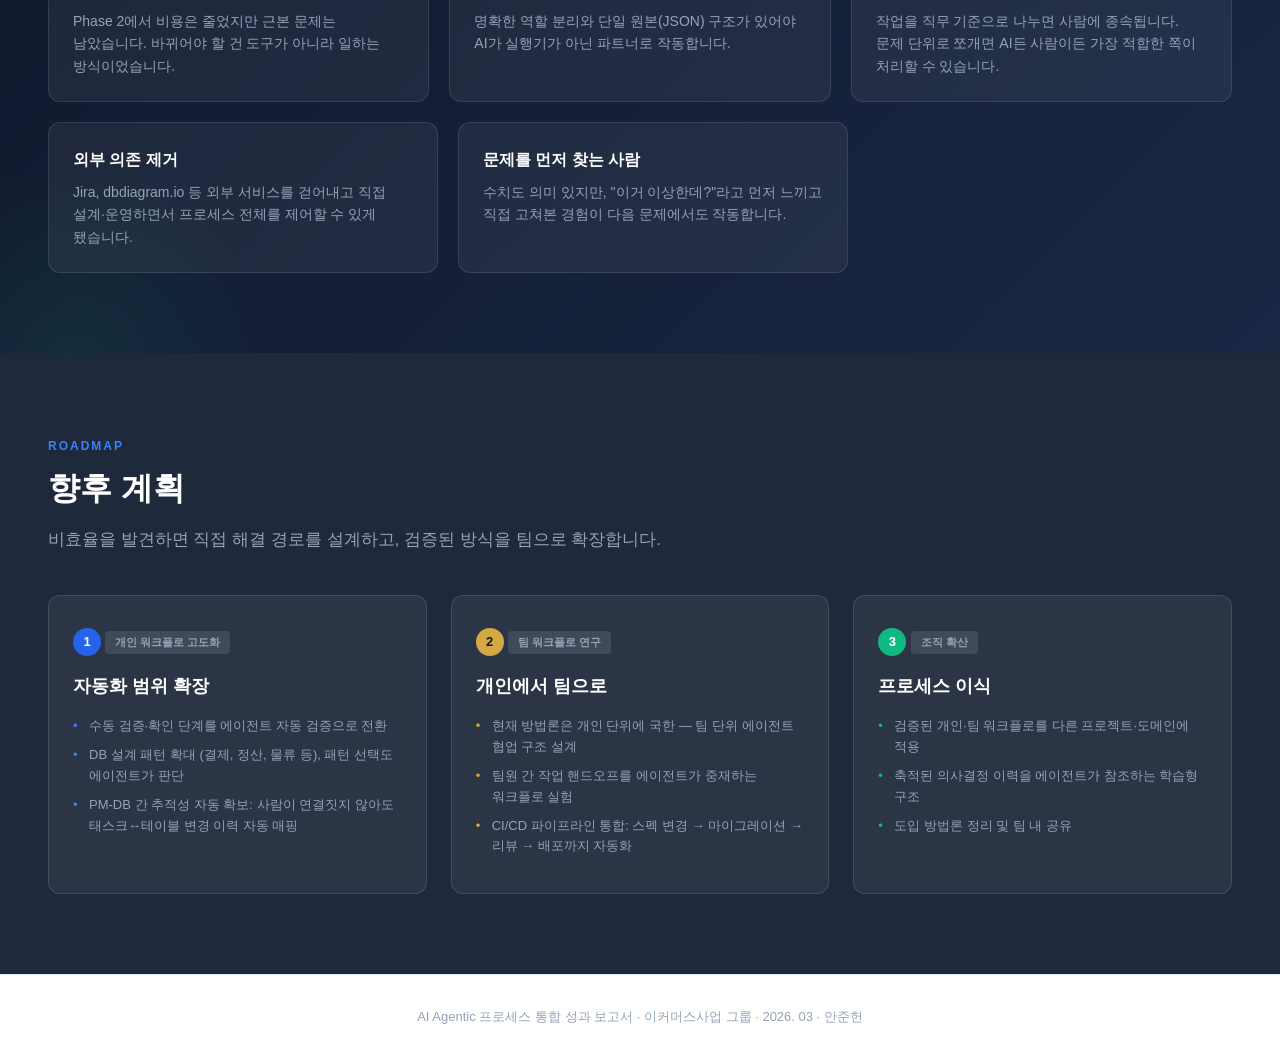
==== commit 52dafcc4: "style: highlight Phase 3 column in cost comparison table Co-Authored-By: Claude Opus 4.6 (1M context" ====
--- a/docs/index.html
+++ b/docs/index.html
@@ -1379,7 +1379,7 @@
 .compare-table-multi thead th:first-child { background: var(--navy-800); color: var(--white); }
 .compare-table-multi thead th:nth-child(2) { background: var(--red-50); color: var(--red-500); }
 .compare-table-multi thead th:nth-child(3) { background: var(--amber-100); color: #92400E; }
-.compare-table-multi thead th:nth-child(4) { background: #f0fdf4; color: var(--green-600); }
+.compare-table-multi thead th:nth-child(4) { background: var(--green-600); color: var(--white); }
 .compare-table-multi tbody td {
   padding: 12px 16px;
   border-bottom: 1px solid var(--navy-200);
@@ -1388,7 +1388,7 @@
 .compare-table-multi tbody td:first-child { font-weight: 600; color: var(--navy-900); }
 .compare-table-multi tbody td:nth-child(2) { background: var(--red-50); }
 .compare-table-multi tbody td:nth-child(3) { background: #FFFBEB; }
-.compare-table-multi tbody td:nth-child(4) { background: #f0fdf4; }
+.compare-table-multi tbody td:nth-child(4) { background: var(--green-100); font-weight: 600; color: var(--navy-900); }
 .compare-table-multi tbody tr:last-child td { border-bottom: none; }
 .compare-table-multi tbody tr:hover td { filter: brightness(0.97); }
 .compare-table-multi tfoot td {
@@ -1399,7 +1399,7 @@
 .compare-table-multi tfoot td:first-child { background: var(--navy-800); color: var(--white); }
 .compare-table-multi tfoot td:nth-child(2) { background: var(--red-50); color: var(--red-500); }
 .compare-table-multi tfoot td:nth-child(3) { background: #FFFBEB; color: #92400E; }
-.compare-table-multi tfoot td:nth-child(4) { background: #f0fdf4; color: var(--green-600); }
+.compare-table-multi tfoot td:nth-child(4) { background: var(--green-600); color: var(--white); font-weight: 800; }
 
 /* Automation detail table */
 .auto-table {
